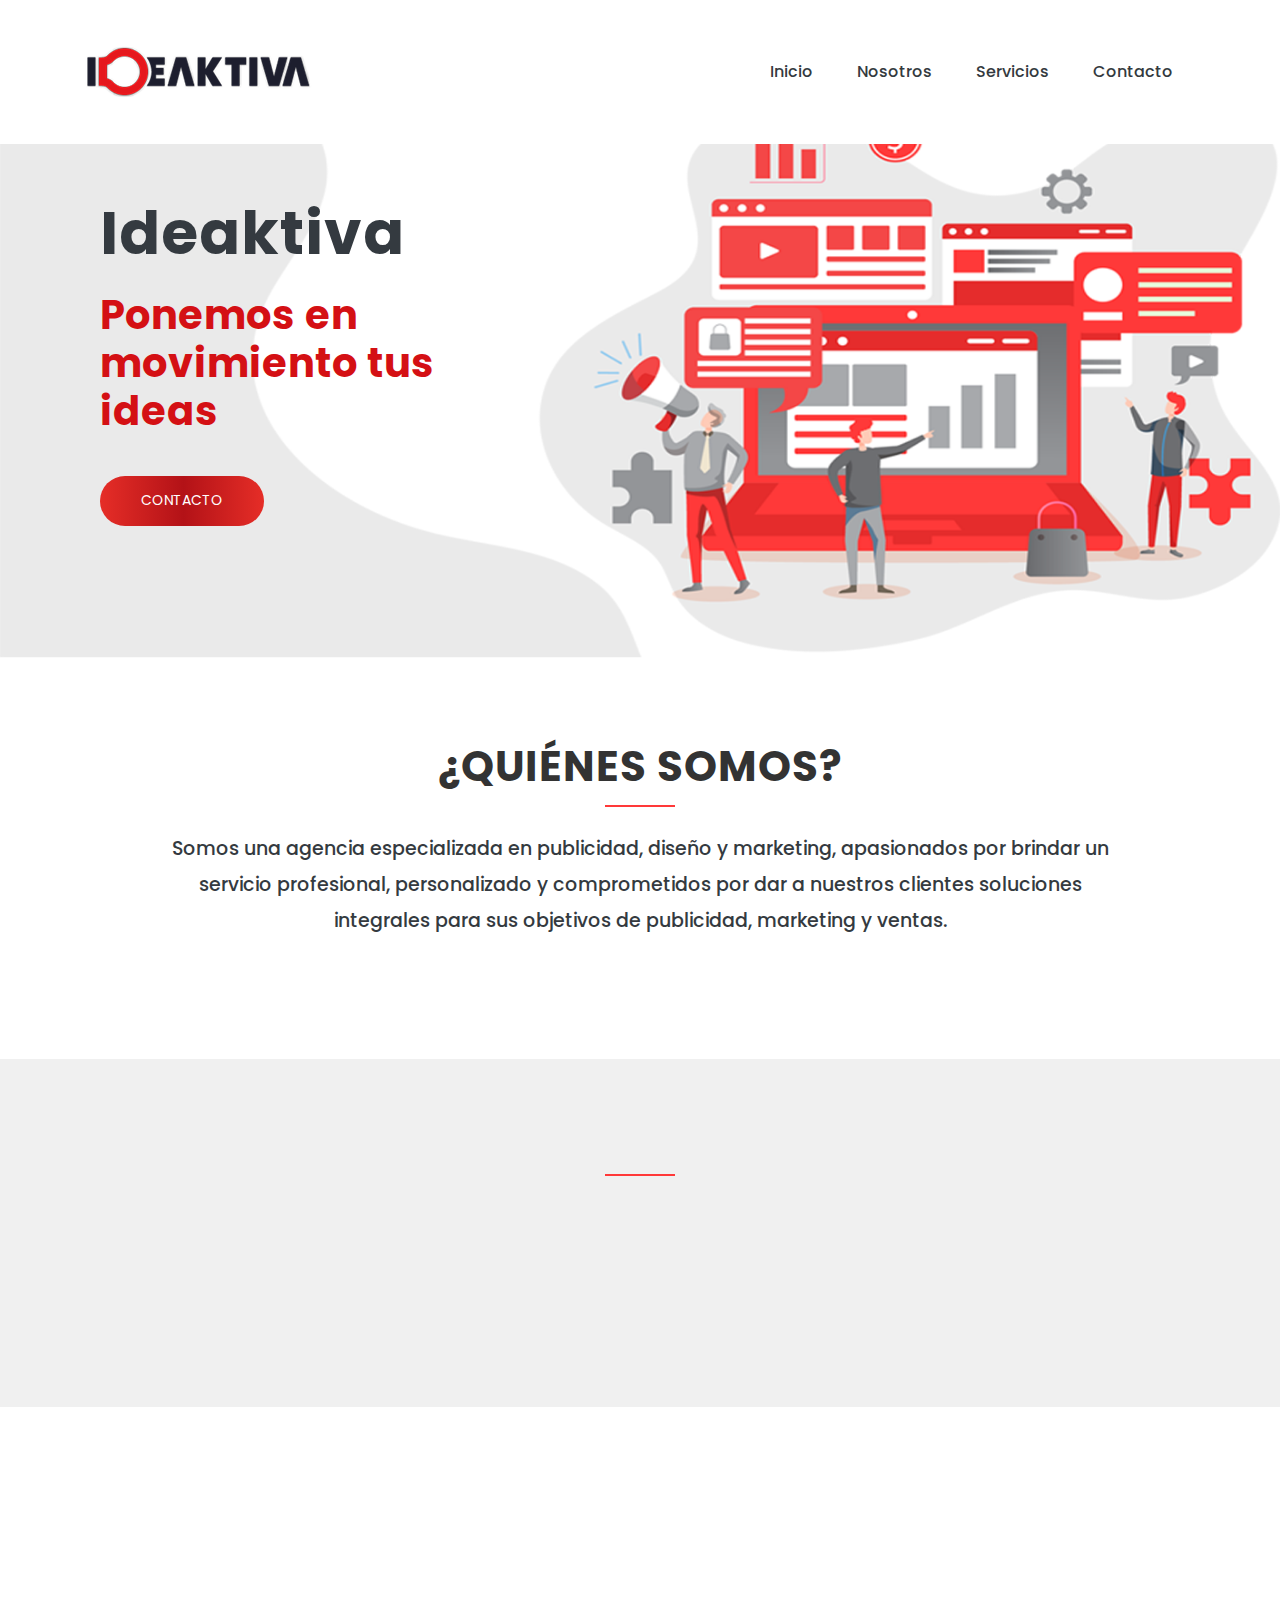
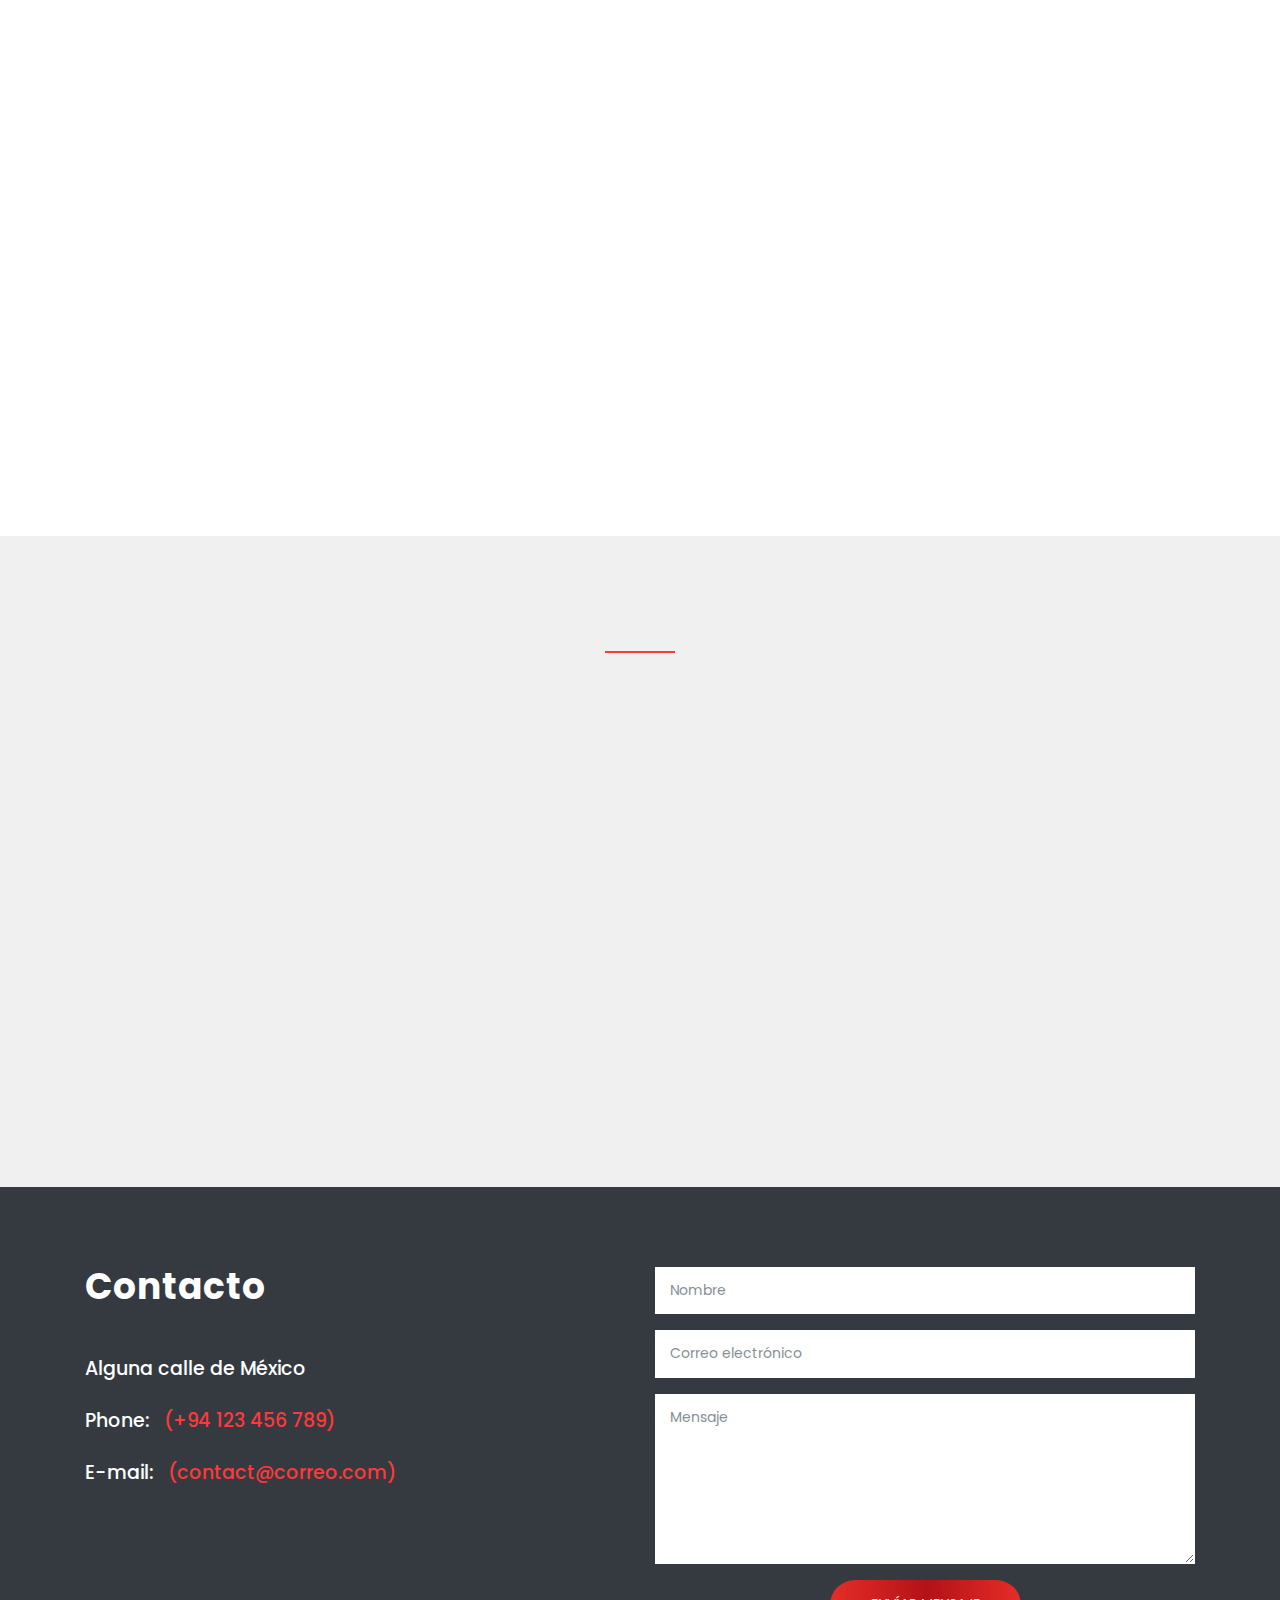
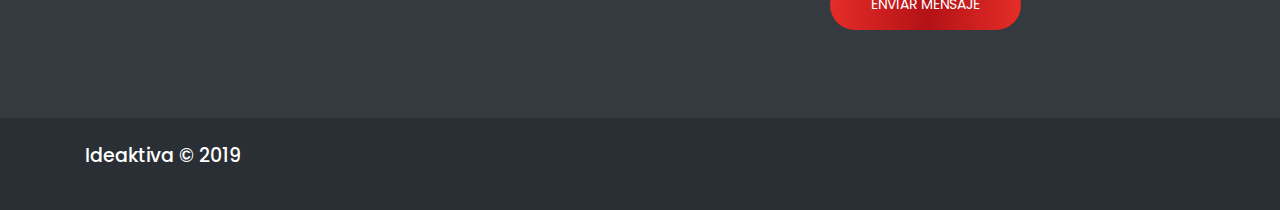
==== index.html @ b76af21b "230119I" ====
<!DOCTYPE html>
<html lang="es">
  <head>
    <!-- Required meta tags -->
    <meta charset="utf-8">
    <meta name="viewport" content="width=device-width, initial-scale=1, maximum-scale=1">
    <meta name="author" content="Grayrids">
    <title>Ideaktiva Marketing y Comunicación</title>

    <!-- Bootstrap CSS -->
    <link rel="stylesheet" href="css/bootstrap.min.css">
    <link rel="stylesheet" href="css/font-awesome.min.css">
    <link rel="stylesheet" href="css/line-icons.css">
    <link rel="stylesheet" href="css/owl.carousel.css">
    <link rel="stylesheet" href="css/owl.theme.css">
    <link rel="stylesheet" href="css/nivo-lightbox.css">
    <link rel="stylesheet" href="css/magnific-popup.css">
    <link rel="stylesheet" href="css/slicknav.css">
    <link rel="stylesheet" href="css/animate.css">
    <link rel="stylesheet" href="css/main.css">    
    <link rel="stylesheet" href="css/responsive.css">
    <link rel='icon' href="img/fv.png" type='image/x-icon' sizes="16x16" />

  </head>
  <body>


    <header id="hero-section" data-stellar-background-ratio="0.5">    
 
      <nav class="navbar navbar-expand-lg fixed-top scrolling-navbar bg-white">
        <div class="container">
   
          <div class="navbar-header">
            <a href="index.html" class="navbar-brand"><img class="img-fulid" src="img/logo2.png" alt=""></a>
            <button class="navbar-toggler" type="button" data-toggle="collapse" data-target="#main-navbar" aria-controls="main-navbar" aria-expanded="false" aria-label="Toggle navigation">
              <i class="lnr lnr-menu"></i>
            </button>
          </div>
          <div class="collapse navbar-collapse" id="main-navbar">
            <ul class="navbar-nav mr-auto w-100 justify-content-end">
                <li class="nav-item">
                    <a class="nav-link page-scroll text-dark" href="index.html">Inicio</a>
                  </li>
              <li class="nav-item">
                <a class="nav-link page-scroll text-dark" href="#our">Nosotros</a>
              </li>
              <li class="nav-item">
                <a class="nav-link page-scroll text-dark" href="#service">Servicios</a>
              </li>
              <li class="nav-item">
                <a class="nav-link page-scroll text-dark" href="#contact">Contacto</a>
              </li>
            </ul>
          </div>
        </div>

        <!-- Mobile Menu Start -->
        <ul class="mobile-menu">
           <li>
              <a class="page-scroll" href="#hero-section">Inicio</a>
            </li>
            <li>
              <a class="page-scroll" href="#our">Nosotros</a>
            </li>
            <li>
              <a class="page-scroll" href="#services">Servicios</a>
            </li>
            <li>
              <a class="page-scroll" href="#contact">Contacto</a>
            </li>
        </ul>
        <!-- Mobile Menu End -->
      </nav>
      <!-- Navbar End -->   
      <div class="container">      
        <div class="row">
          <div class="col-12">
            <div class="contents text-left">
              <div class="col-md-4">
              <h1 class="wow fadeInDown text-dark text-left" data-wow-duration="1000ms" data-wow-delay="0.3s">Ideaktiva</h1>
              <p class="lead wow fadeIn text-bold justify-content-md-left" data-wow-duration="1000ms" data-wow-delay="400ms">Ponemos en movimiento tus ideas </p>
              <div class="submit-button text-left" >
                  <button class="btn btn-common btn-left wow fadeInUp" data-wow-duration="1000ms" data-wow-delay="400ms">
                  <a class="text-white page-scroll" href="#contact">Contacto</button></a>
                  <h3 class="h3 text-center hidden">
                  </div>
                  </div> 
                  </div>
              </div>
            </div>
          </div>
        </div> 
      </div>       
    </header>
    <!-- Header Section End --> 
    <section id="our" class="section wow fadeIn"data-wow-duration="1500ms" data-wow-delay="0.3s">
      <div class="container">
        <div class="section-header">          
          <h2 class="section-title wow fadeIn" data-wow-duration="1000ms" data-wow-delay="0.3s">¿QUIÉNES SOMOS?</h2>
          <hr class="lines wow zoomIn" data-wow-delay="0.3s">
          <br>
          <p class="wow fadeIn text-dark text-bold" data-wow-duration="1000ms" data-wow-delay="0.3s">Somos una agencia especializada en publicidad, diseño y marketing, apasionados por brindar un <br>
            servicio profesional, personalizado y comprometidos por dar a nuestros clientes soluciones <br>
            integrales para sus objetivos de publicidad, marketing y ventas. </p>
      </div>
      
    </section>

    <section id="service" class="section bg-gray">
        <div class="container">
          <div class="section-header"> 
            <br>         
            <h2 class="section-title text-dark wow fadeIn"data-wow-duration="1500ms" data-wow-delay="0.3s">NUESTROS SERVICIOS</h2>
            <hr class="lines">
            <div id="service bg-dark" class="section" data-stellar-background-ratio="0.1">
              <div class="container">
                <div class="row justify-content-md-center">
                  <div class="col-md-12">
                    <div class="touch-slider owl-carousel owl-theme">
                      <div class="service-item">
                        <img src="img/im.jpg" alt="Carteleras espectaculares" />
                        <div class="service-text">
                          <br>
                          <h3 class="text-dark">Carteleras espectaculares</h3>
                          <p class="service-text text-left ">La publicidad ATL en espectaculares te genera un alto impacto y alcance para
                             tu campaña publicitaria, con este medio masivo obtendrás: <br>
                              •Impacto en tu mercado meta. <br>
                              •Visibilidad directa en peatones y automovilistas. <br>
                              •Exposición constante 24/7. <br>
                              •Ubicaciones premier en vialidades principales. <br>
                              </p>
                        </div>
                      </div>
                      <div class="service-item">
                        <img src="img/ce.jpg" alt="Carteleras espectaculares" />
                        <div class="service-text">
                          <br>
                          <h3 class="text-dark">Carteleras espectaculares</h3>
                          <p class="service-text text-left ">La publicidad ATL en espectaculares te genera un alto impacto y alcance para
                             tu campaña publicitaria, con este medio masivo obtendrás: <br>
                              •Impacto en tu mercado meta. <br>
                              •Visibilidad directa en peatones y automovilistas. <br>
                              •Exposición constante 24/7. <br>
                              •Ubicaciones premier en vialidades principales. <br>
                              </p>
                        </div>
                      </div>
                      <div class="service-item">
                        <img src="img/ce.jpg" alt="Carteleras espectaculares" />
                        <div class="service-text">
                          <br>
                          <h3 class="text-dark">Carteleras espectaculares</h3>
                          <p class="service-text text-left ">La publicidad ATL en espectaculares te genera un alto impacto y alcance para
                             tu campaña publicitaria, con este medio masivo obtendrás: <br>
                              •Impacto en tu mercado meta. <br>
                              •Visibilidad directa en peatones y automovilistas. <br>
                              •Exposición constante 24/7. <br>
                              •Ubicaciones premier en vialidades principales. <br>
                              </p>
                        </div>
                      </div>
                      <div class="service-item">
                        <img src="img/ce.jpg" alt="Carteleras espectaculares" />
                        <div class="service-text">
                          <br>
                          <h3 class="text-dark">Carteleras espectaculares</h3>
                          <p class="service-text text-left ">La publicidad ATL en espectaculares te genera un alto impacto y alcance para
                             tu campaña publicitaria, con este medio masivo obtendrás: <br>
                              •Impacto en tu mercado meta. <br>
                              •Visibilidad directa en peatones y automovilistas. <br>
                              •Exposición constante 24/7. <br>
                              •Ubicaciones premier en vialidades principales. <br>
                              </p>
                        </div>
                      </div>
                      <div class="service-item">
                        <img src="img/ce.jpg" alt="Carteleras espectaculares" />
                        <div class="service-text">
                          <br>
                          <h3 class="text-dark">Carteleras espectaculares</h3>
                          <p class="service-text text-left ">La publicidad ATL en espectaculares te genera un alto impacto y alcance para
                             tu campaña publicitaria, con este medio masivo obtendrás: <br>
                              •Impacto en tu mercado meta. <br>
                              •Visibilidad directa en peatones y automovilistas. <br>
                              •Exposición constante 24/7. <br>
                              •Ubicaciones premier en vialidades principales. <br>
                              </p>
                        </div>
                      </div>
                      <div class="service-item">
                        <img src="img/ce.jpg" alt="Carteleras espectaculares" />
                        <div class="service-text">
                          <br>
                          <h3 class="text-dark">Carteleras espectaculares</h3>
                          <p class="service-text text-left ">La publicidad ATL en espectaculares te genera un alto impacto y alcance para
                             tu campaña publicitaria, con este medio masivo obtendrás: <br>
                              •Impacto en tu mercado meta. <br>
                              •Visibilidad directa en peatones y automovilistas. <br>
                              •Exposición constante 24/7. <br>
                              •Ubicaciones premier en vialidades principales. <br>
                              </p>
                        </div>
                      </div>
                      <div class="service-item">
                        <img src="img/ce.jpg" alt="Carteleras espectaculares" />
                        <div class="service-text">
                          <br>
                          <h3 class="text-dark">Carteleras espectaculares</h3>
                          <p class="service-text text-left ">La publicidad ATL en espectaculares te genera un alto impacto y alcance para
                             tu campaña publicitaria, con este medio masivo obtendrás: <br>
                              •Impacto en tu mercado meta. <br>
                              •Visibilidad directa en peatones y automovilistas. <br>
                              •Exposición constante 24/7. <br>
                              •Ubicaciones premier en vialidades principales. <br>
                              </p>
                        </div>
                      </div>
                      <div class="service-item">
                        <img src="img/ce.jpg" alt="Carteleras espectaculares" />
                        <div class="service-text">
                          <br>
                          <h3 class="text-dark">Carteleras espectaculares</h3>
                          <p class="service-text text-left ">La publicidad ATL en espectaculares te genera un alto impacto y alcance para
                             tu campaña publicitaria, con este medio masivo obtendrás: <br>
                              •Impacto en tu mercado meta. <br>
                              •Visibilidad directa en peatones y automovilistas. <br>
                              •Exposición constante 24/7. <br>
                              •Ubicaciones premier en vialidades principales. <br>
                              </p>
                        </div>
                      </div>
                      <div class="service-item">
                        <img src="img/ce.jpg" alt="Carteleras espectaculares" />
                        <div class="service-text">
                          <br>
                          <h3 class="text-dark">Carteleras espectaculares</h3>
                          <p class="service-text text-left ">La publicidad ATL en espectaculares te genera un alto impacto y alcance para
                             tu campaña publicitaria, con este medio masivo obtendrás: <br>
                              •Impacto en tu mercado meta. <br>
                              •Visibilidad directa en peatones y automovilistas. <br>
                              •Exposición constante 24/7. <br>
                              •Ubicaciones premier en vialidades principales. <br>
                              </p>
                        </div>
                      </div>
                    </div>
                  </div>
                </div>        
              </div>
            </div>
          </div>
        </div>       
    </section>          

          
          <section id="our-features" class="section">
              <div class="container">
                <div class="section-header">          
                  <h2 class="section-title wow fadeIn" data-wow-duration="1000ms" data-wow-delay="0.3s">Activa el valor de tu marca</h2>
                  <hr class="lines wow zoomIn" data-wow-delay="0.3s">
               </div>
                <div class="row">
                  <div class="col-md-3 col-sm-3">
                    <div class="item-boxes wow fadeInDown" data-wow-delay="0.2s">
                      <div class="icon">
                        <i class="lnr lnr-pencil"></i>
                      </div>
                      <h4>Entrega a tiempo</h4>
                      <p class="card-text text-dark">Tu tiempo es importante para nosotros, es el respeto a tu proyecto y empresa,
                          por lo tanto el entregar a tiempo para que nuestro servicio funcione 360 grados, es un compromiso.</p>
                      </div>
                  </div>
                  <div class="col-md-3 col-sm-3">
                    <div class="item-boxes wow fadeInDown" data-wow-delay="0.6s">
                      <div class="icon">
                        <i class="lnr lnr-code"></i>
                      </div>
                      <h4>Calidad</h4>
                      <p class="card-text text-dark">En Ideaktiva la gestión de calidad es una directriz en cada una de nuestras actividades,
                         y de esta forma entregar resultados de excelencia.</p>
                      </div>                   
                  </div>
                  <div class="col-md-3 col-sm-3">
                    <div class="item-boxes wow fadeInDown" data-wow-delay="1.0s">
                      <div class="icon">
                        <i class="lnr lnr-mustache"></i>
                      </div>
                      <h4>Servicio</h4>
                      <p class="card-text text-dark">Tu satisfacción como cliente es una pasión para nuestro equipo de trabajo profesional con
                         más de 15 años de experiencia.</p>
                      </div>
                    </div>
                  <div class="col-md-3 col-sm-3">
                      <div class="item-boxes wow fadeInDown" data-wow-delay="1.4s">
                        <div class="icon">
                          <i class="lnr lnr-pencil"></i>
                        </div>
                        <h4>Precio</h4>
                        <p class="card-text text-dark">Nuestros servicios están a tu alcance, contamos con precios justos y competitivos </p>
                        </div>
                    </div>
                </div>
              </div>
            </section>

          <section id="our-values" class="bg-gray" data-wow-duration="1000ms" data-wow-delay="0.3s">
                  <div class="container">
                    <div class="section-header">   
                      <br>       
                      <h2 class="section-title wow fadeIn" data-wow-duration="1000ms" data-wow-delay="0.9s">Nuestros valores</h2>
                      <hr class="lines">
                      </div>
            
                    <div class="row values-tables" data-wow-duration="1000ms" data-wow-delay="0.3s">
                      <div class="col-md-4 col-sm-6 col-xs-12">
                          <div class="item-boxes wow fadeInDown" data-wow-delay="0.2s">
                        <div class="values-table">
                            <div class="values bg-white">
                              <br>
                                <h2 class="text-dark">Entrega a Tiempo </h2>
                             <p class="card-text-2 text-dark">Tu tiempo es importante para nosotros, es el respeto a tu proyecto y empresa,
                                por lo tanto el entregar a tiempo para que nuestro servicio funcione 360 grados, es un compromiso.</p>
                          </div>
                          </div>
                          </div>
                      </div>
            
                      <div class="col-md-4 col-sm-6 col-xs-12">
                          <div class="item-boxes wow fadeInDown" data-wow-delay="0.2s">
                          <div class="values-table">
                              <div class="values bg-white">
                                <br>
                                 <h2 class="text-dark">Calidad</h2>
                               <p class="card-text-2 text-dark">En Ideaktiva la gestión de calidad es una directriz en cada una de nuestras 
                                 actividades, y de esta forma entregar resultados de excelencia.</p>
                            </div>
                            </div>
                            </div>
                        </div>

                         <div class="col-md-4 col-sm-6 col-xs-12">
                            <div class="item-boxes wow fadeInDown" data-wow-delay="0.2s">
                            <div class="values-table">
                                <div class="values bg-white">
                                  <br>
                                   <h2 class="text-dark">Calidad</h2>
                                 <p class="card-text-2 text-dark">En Ideaktiva la gestión de calidad es una directriz en cada una de nuestras 
                                   actividades, y de esta forma entregar resultados de excelencia.</p>
                              </div>
                              </div>
                              </div>
                          </div>
                  </div>
                </div>
          </section>
  
          <section id="contact" class="section bg-dark" data-stellar-background-ratio="-0.2">      
              <div class="contact-form">
                <div class="container">
                  <div class="row">     
                    <div class="col-lg-6 col-sm-6 col-xs-12">
                      <div class="contact-us">
                        <h3 class="contact-title text-white">Contacto</h3>
                        <div class="contact-address text-white">
                          <p>Alguna calle de México</p>
                          <p class="phone text-white">Phone: <span>(+94 123 456 789)</span></p>
                          <p class="email text-white">E-mail: <span>(contact@correo.com)</span></p>
                        </div>
                      </div>
                    </div>     
                    <div class="col-lg-6 col-sm-6 col-xs-12">
                      <div class="contact-block">
                        <form id="contactForm">
                          <div class="row">
                            <div class="col-md-12">
                              <div class="form-group">
                                <input type="text" class="form-control" id="name" name="name" placeholder="Nombre" required data-error="Ingrese el nombre">
                                <div class="help-block with-errors"></div>
                              </div>                                 
                            </div>
                            <div class="col-md-12">
                              <div class="form-group">
                                <input type="text" placeholder="Correo electrónico" id="email" class="form-control" name="name" required data-error="Ingrese su correo">
                                <div class="help-block with-errors"></div>
                              </div> 
                            </div>
                            <div class="col-md-12">
                              <div class="form-group"> 
                                <textarea class="form-control" id="message" placeholder="Mensaje" rows="8" data-error="Escriba su mensaje" required></textarea>
                                <div class="help-block with-errors"></div>
                              </div>
                              <div class="submit-button text-center">
                                <button class="btn btn-common" id="submit" type="submit">Envíar mensaje</button>
                                <div id="msgSubmit" class="h3 text-center hidden"></div> 
                                <div class="clearfix"></div> 
                              </div>
                            </div>
                          </div>            
                        </form>
                      </div>
                    </div>
                  </div>
                </div>
              </div>           
            </section>
    <!-- Footer Section Start -->
    <footer>          
      <div class="container">
        <div class="row">
          <!-- Footer Links -->
          <div class="col-lg-6 ">
            <ul class="footer-links">
              <li>
                <p class="text-sm-left text-white">Ideaktiva &copy; 2019</p>
              </li>
             
            </ul>
          </div>
        </div>
      </div>
    </footer>
    <!-- Footer Section End --> 

    <!-- Go To Top Link -->
    <a href="#" class="back-to-top">
      <i class="lnr lnr-arrow-up"></i>
    </a>
    
    <div id="loader">
      <div class="spinner">
        <div class="double-bounce1"></div>
        <div class="double-bounce2"></div>
      </div>
    </div>     

    <!-- jQuery first, then Tether, then Bootstrap JS. -->
    <script src="js/jquery-min.js"></script>
    <script src="js/popper.min.js"></script>
    <script src="js/bootstrap.min.js"></script>
    <script src="js/jquery.mixitup.js"></script>
    <script src="js/nivo-lightbox.js"></script>
    <script src="js/owl.carousel.js"></script>    
    <script src="js/jquery.stellar.min.js"></script>    
    <script src="js/jquery.nav.js"></script>    
    <script src="js/scrolling-nav.js"></script>    
    <script src="js/jquery.easing.min.js"></script>    
    <script src="js/smoothscroll.js"></script>    
    <script src="js/jquery.slicknav.js"></script>     
    <script src="js/wow.js"></script>   
    <script src="js/jquery.vide.js"></script>
    <script src="js/jquery.counterup.min.js"></script>    
    <script src="js/jquery.magnific-popup.min.js"></script>    
    <script src="js/waypoints.min.js"></script>    
    <script src="js/form-validator.min.js"></script>
    <script src="js/contact-form-script.js"></script>   
    <script src="js/main.js"></script>

  </body>
</html>
---- css/line-icons.css ----
@font-face {
	font-family: 'Linearicons-Free';
	src:url('../fonts/Linearicons-Free.eot?w118d');
	src:url('../fonts/Linearicons-Free.eot?#iefixw118d') format('embedded-opentype'),
		url('../fonts/Linearicons-Free.woff2?w118d') format('woff2'),
		url('../fonts/Linearicons-Free.woff?w118d') format('woff'),
		url('../fonts/Linearicons-Free.ttf?w118d') format('truetype'),
		url('../fonts/Linearicons-Free.svg?w118d#Linearicons-Free') format('svg');
	font-weight: normal;
	font-style: normal;
}

.lnr {
	font-family: 'Linearicons-Free';
	speak: none;
	font-style: normal;
	font-weight: normal;
	font-variant: normal;
	text-transform: none;
	line-height: 1;

	/* Better Font Rendering =========== */
	-webkit-font-smoothing: antialiased;
	-moz-osx-font-smoothing: grayscale;
}

.lnr-home:before {
	content: "\e800";
}
.lnr-apartment:before {
	content: "\e801";
}
.lnr-pencil:before {
	content: "\e802";
}
.lnr-magic-wand:before {
	content: "\e803";
}
.lnr-drop:before {
	content: "\e804";
}
.lnr-lighter:before {
	content: "\e805";
}
.lnr-poop:before {
	content: "\e806";
}
.lnr-sun:before {
	content: "\e807";
}
.lnr-moon:before {
	content: "\e808";
}
.lnr-cloud:before {
	content: "\e809";
}
.lnr-cloud-upload:before {
	content: "\e80a";
}
.lnr-cloud-download:before {
	content: "\e80b";
}
.lnr-cloud-sync:before {
	content: "\e80c";
}
.lnr-cloud-check:before {
	content: "\e80d";
}
.lnr-database:before {
	content: "\e80e";
}
.lnr-lock:before {
	content: "\e80f";
}
.lnr-cog:before {
	content: "\e810";
}
.lnr-trash:before {
	content: "\e811";
}
.lnr-dice:before {
	content: "\e812";
}
.lnr-heart:before {
	content: "\e813";
}
.lnr-star:before {
	content: "\e814";
}
.lnr-star-half:before {
	content: "\e815";
}
.lnr-star-empty:before {
	content: "\e816";
}
.lnr-flag:before {
	content: "\e817";
}
.lnr-envelope:before {
	content: "\e818";
}
.lnr-paperclip:before {
	content: "\e819";
}
.lnr-inbox:before {
	content: "\e81a";
}
.lnr-eye:before {
	content: "\e81b";
}
.lnr-printer:before {
	content: "\e81c";
}
.lnr-file-empty:before {
	content: "\e81d";
}
.lnr-file-add:before {
	content: "\e81e";
}
.lnr-enter:before {
	content: "\e81f";
}
.lnr-exit:before {
	content: "\e820";
}
.lnr-graduation-hat:before {
	content: "\e821";
}
.lnr-license:before {
	content: "\e822";
}
.lnr-music-note:before {
	content: "\e823";
}
.lnr-film-play:before {
	content: "\e824";
}
.lnr-camera-video:before {
	content: "\e825";
}
.lnr-camera:before {
	content: "\e826";
}
.lnr-picture:before {
	content: "\e827";
}
.lnr-book:before {
	content: "\e828";
}
.lnr-bookmark:before {
	content: "\e829";
}
.lnr-user:before {
	content: "\e82a";
}
.lnr-users:before {
	content: "\e82b";
}
.lnr-shirt:before {
	content: "\e82c";
}
.lnr-store:before {
	content: "\e82d";
}
.lnr-cart:before {
	content: "\e82e";
}
.lnr-tag:before {
	content: "\e82f";
}
.lnr-phone-handset:before {
	content: "\e830";
}
.lnr-phone:before {
	content: "\e831";
}
.lnr-pushpin:before {
	content: "\e832";
}
.lnr-map-marker:before {
	content: "\e833";
}
.lnr-map:before {
	content: "\e834";
}
.lnr-location:before {
	content: "\e835";
}
.lnr-calendar-full:before {
	content: "\e836";
}
.lnr-keyboard:before {
	content: "\e837";
}
.lnr-spell-check:before {
	content: "\e838";
}
.lnr-screen:before {
	content: "\e839";
}
.lnr-smartphone:before {
	content: "\e83a";
}
.lnr-tablet:before {
	content: "\e83b";
}
.lnr-laptop:before {
	content: "\e83c";
}
.lnr-laptop-phone:before {
	content: "\e83d";
}
.lnr-power-switch:before {
	content: "\e83e";
}
.lnr-bubble:before {
	content: "\e83f";
}
.lnr-heart-pulse:before {
	content: "\e840";
}
.lnr-construction:before {
	content: "\e841";
}
.lnr-pie-chart:before {
	content: "\e842";
}
.lnr-chart-bars:before {
	content: "\e843";
}
.lnr-gift:before {
	content: "\e844";
}
.lnr-diamond:before {
	content: "\e845";
}
.lnr-linearicons:before {
	content: "\e846";
}
.lnr-dinner:before {
	content: "\e847";
}
.lnr-coffee-cup:before {
	content: "\e848";
}
.lnr-leaf:before {
	content: "\e849";
}
.lnr-paw:before {
	content: "\e84a";
}
.lnr-rocket:before {
	content: "\e84b";
}
.lnr-briefcase:before {
	content: "\e84c";
}
.lnr-bus:before {
	content: "\e84d";
}
.lnr-car:before {
	content: "\e84e";
}
.lnr-train:before {
	content: "\e84f";
}
.lnr-bicycle:before {
	content: "\e850";
}
.lnr-wheelchair:before {
	content: "\e851";
}
.lnr-select:before {
	content: "\e852";
}
.lnr-earth:before {
	content: "\e853";
}
.lnr-smile:before {
	content: "\e854";
}
.lnr-sad:before {
	content: "\e855";
}
.lnr-neutral:before {
	content: "\e856";
}
.lnr-mustache:before {
	content: "\e857";
}
.lnr-alarm:before {
	content: "\e858";
}
.lnr-bullhorn:before {
	content: "\e859";
}
.lnr-volume-high:before {
	content: "\e85a";
}
.lnr-volume-medium:before {
	content: "\e85b";
}
.lnr-volume-low:before {
	content: "\e85c";
}
.lnr-volume:before {
	content: "\e85d";
}
.lnr-mic:before {
	content: "\e85e";
}
.lnr-hourglass:before {
	content: "\e85f";
}
.lnr-undo:before {
	content: "\e860";
}
.lnr-redo:before {
	content: "\e861";
}
.lnr-sync:before {
	content: "\e862";
}
.lnr-history:before {
	content: "\e863";
}
.lnr-clock:before {
	content: "\e864";
}
.lnr-download:before {
	content: "\e865";
}
.lnr-upload:before {
	content: "\e866";
}
.lnr-enter-down:before {
	content: "\e867";
}
.lnr-exit-up:before {
	content: "\e868";
}
.lnr-bug:before {
	content: "\e869";
}
.lnr-code:before {
	content: "\e86a";
}
.lnr-link:before {
	content: "\e86b";
}
.lnr-unlink:before {
	content: "\e86c";
}
.lnr-thumbs-up:before {
	content: "\e86d";
}
.lnr-thumbs-down:before {
	content: "\e86e";
}
.lnr-magnifier:before {
	content: "\e86f";
}
.lnr-cross:before {
	content: "\e870";
}
.lnr-menu:before {
	content: "\e871";
}
.lnr-list:before {
	content: "\e872";
}
.lnr-chevron-up:before {
	content: "\e873";
}
.lnr-chevron-down:before {
	content: "\e874";
}
.lnr-chevron-left:before {
	content: "\e875";
}
.lnr-chevron-right:before {
	content: "\e876";
}
.lnr-arrow-up:before {
	content: "\e877";
}
.lnr-arrow-down:before {
	content: "\e878";
}
.lnr-arrow-left:before {
	content: "\e879";
}
.lnr-arrow-right:before {
	content: "\e87a";
}
.lnr-move:before {
	content: "\e87b";
}
.lnr-warning:before {
	content: "\e87c";
}
.lnr-question-circle:before {
	content: "\e87d";
}
.lnr-menu-circle:before {
	content: "\e87e";
}
.lnr-checkmark-circle:before {
	content: "\e87f";
}
.lnr-cross-circle:before {
	content: "\e880";
}
.lnr-plus-circle:before {
	content: "\e881";
}
.lnr-circle-minus:before {
	content: "\e882";
}
.lnr-arrow-up-circle:before {
	content: "\e883";
}
.lnr-arrow-down-circle:before {
	content: "\e884";
}
.lnr-arrow-left-circle:before {
	content: "\e885";
}
.lnr-arrow-right-circle:before {
	content: "\e886";
}
.lnr-chevron-up-circle:before {
	content: "\e887";
}
.lnr-chevron-down-circle:before {
	content: "\e888";
}
.lnr-chevron-left-circle:before {
	content: "\e889";
}
.lnr-chevron-right-circle:before {
	content: "\e88a";
}
.lnr-crop:before {
	content: "\e88b";
}
.lnr-frame-expand:before {
	content: "\e88c";
}
.lnr-frame-contract:before {
	content: "\e88d";
}
.lnr-layers:before {
	content: "\e88e";
}
.lnr-funnel:before {
	content: "\e88f";
}
.lnr-text-format:before {
	content: "\e890";
}
.lnr-text-format-remove:before {
	content: "\e891";
}
.lnr-text-size:before {
	content: "\e892";
}
.lnr-bold:before {
	content: "\e893";
}
.lnr-italic:before {
	content: "\e894";
}
.lnr-underline:before {
	content: "\e895";
}
.lnr-strikethrough:before {
	content: "\e896";
}
.lnr-highlight:before {
	content: "\e897";
}
.lnr-text-align-left:before {
	content: "\e898";
}
.lnr-text-align-center:before {
	content: "\e899";
}
.lnr-text-align-right:before {
	content: "\e89a";
}
.lnr-text-align-justify:before {
	content: "\e89b";
}
.lnr-line-spacing:before {
	content: "\e89c";
}
.lnr-indent-increase:before {
	content: "\e89d";
}
.lnr-indent-decrease:before {
	content: "\e89e";
}
.lnr-pilcrow:before {
	content: "\e89f";
}
.lnr-direction-ltr:before {
	content: "\e8a0";
}
.lnr-direction-rtl:before {
	content: "\e8a1";
}
.lnr-page-break:before {
	content: "\e8a2";
}
.lnr-sort-alpha-asc:before {
	content: "\e8a3";
}
.lnr-sort-amount-asc:before {
	content: "\e8a4";
}
.lnr-hand:before {
	content: "\e8a5";
}
.lnr-pointer-up:before {
	content: "\e8a6";
}
.lnr-pointer-right:before {
	content: "\e8a7";
}
.lnr-pointer-down:before {
	content: "\e8a8";
}
.lnr-pointer-left:before {
	content: "\e8a9";
}
---- css/main.css ----
@import url("https://fonts.googleapis.com/css?family=Poppins:400,700");
/* ==========================================================================
   2. GENERAL
   ========================================================================== */
body {
  font-family: 'Poppins', sans-serif;
  color: #333;
  font-size: 16px;
  font-weight: 500;
  background: #fff;
  overflow-x: hidden;
}

html {
  overflow-x: hidden;
}

p {
  font-size: 19px;
  font-weight: 500;
  line-height: 36px;
}
.card-text{
  font-size: 15px;
  font-weight: 500;
  line-height: 36px;
  padding: 38px 0;
}
.card-text-2{
  font-size: 15px;
  font-weight: 500;
  line-height: 36px;
  padding: 38px;
}


a:hover, a:focus {
  color: #FF3939;
}

a {
  -webkit-transition: all 0.2s linear;
  -moz-transition: all 0.2s linear;
  -o-transition: all 0.2s linear;
  transition: all 0.2s linear;
}

h1, h2, h3, h4, h5 {
  font-family: 'Poppins', sans-serif;
  font-size: 40px;
  font-weight: 700;
  letter-spacing: 1px;
}
h2{
  font-family: 'Poppins', sans-serif;
  font-size: 28px;
  font-weight: 700;
  letter-spacing: 1px;
}

ul {
  margin: 0;
  padding: 0;
}

ul li {
  list-style: none;
}

a:hover,
a:focus {
  text-decoration: none;
  outline: none;
}

a:not([href]):not([tabindex]) {
  color: #fff;
}

a:not([href]):not([tabindex]):focus, a:not([href]):not([tabindex]):hover {
  color: rgb(255, 255, 255);
}

/* ==========================================================================
   2.1 Section Title
   ========================================================================== */
.section {
  padding: 80px 0;
}

.section-header {
  color: #fff;
  margin-bottom: 40px;
  text-align: center;
}

.section-header .section-title {
  font-size: 42px;
  margin-top: 0;
  text-transform: uppercase;
  font-weight: 700;
  color: #333;
  position: relative;
}

.section-header .section-title span {
  color: #FF3939;
}

.section-header .section-subtitle {
  margin-top: 15px;
  color: #333;
  font-size: 14px;
  font-weight: 400;
}

.section-header .lines {
  margin: auto;
  width: 70px;
  position: relative;
  border-top: 2px solid #FF3939;
  margin-top: 15px;
}

/* ==========================================================================
   2.2 Buttons
   ========================================================================== */
.btn {
  font-size: 14px;
  padding: 11px 40px;
  border-radius: 0px;
  font-weight: 400;
  color: #fff;
  text-transform: uppercase;
  -webkit-transition: all 0.2s linear;
  -moz-transition: all 0.2s linear;
  -o-transition: all 0.2s linear;
  transition: all 0.2s linear;
  display: inline-block;
}
.card-image{
  width: 100px;
  height: 100px;
  padding: 20px;
}

.btn:focus,
.btn:active {
  box-shadow: none;
  outline: none;
  color: #fff;
}

.btn-common {
  background-image: linear-gradient(to right, #e52d27 0%, #b31217 51%, #e52d27 100%);
  position: relative;
  color: #fff;
  z-index: 1;
  height: 50px;
  text-align: center;
  border-radius: 30px;
  
}

.btn-common:hover {
  color: #fff;
  background-image: linear-gradient(to right, #b31217 10%, #e52d27 100%,  #b31217 10%); 
  box-shadow: 1px 1px 20px 1px rgba(77, 77, 77, 0.3);

 
}

.btn-border {
  color: #fff;
  background-color: transparent;
  border: 2px solid #fff;
  border-radius: 4px;
}

.btn-border:hover {
  border: 2px solid #fff;
  color: #fff;
  background-color: #FF3939;
}

.btn-lg {
  padding: 14px 33px;
  text-transform: uppercase;
  font-size: 16px;
}

.btn-rm {
  padding: 7px 0px;
  color: #999;
  text-transform: capitalize;
}

.btn-rm i {
  vertical-align: middle;
}

button:focus {
  outline: none !important;
}

.clear {
  clear: both;
}

/* ==========================================================================
   2.3 Social Iocns
   ========================================================================== */
.social-icons {
  margin-top: 40px;
}

.social-icons ul {
  margin: 0;
  padding: 0;
  list-style: none;
}

.social-icons ul li {
  display: inline;
}

.social-icons ul li a {
  display: inline-block;
  margin-right: 5px;
  margin-bottom: 15px;
  border-radius: 50%;
  line-height: 40px;
  width: 40px;
  height: 40px;
  text-align: center;
  background: #ddd;
  font-size: 16px;
}

.social-icons ul li a:hover {
  color: #fff;
}

.facebook a {
  color: #4867AA;
}

.facebook a:hover {
  background: #4867AA;
}

.twitter a {
  color: #1DA1F2;
}

.twitter a:hover {
  background: #1DA1F2;
}

.google-plus a {
  color: #DD4D42;
}

.google-plus a:hover {
  background: #DD4D42;
}

.youtube a {
  color: #DF2926;
}

.youtube a:hover {
  background: #DF2926;
}

.linkedin a {
  color: #007BB6;
}

.linkedin a:hover {
  background: #007BB6;
}

.pinterest a {
  color: #BD081C;
}

.pinterest a:hover {
  background: #BD081C;
}

.dribbble a {
  color: #EA4C89;
}

.dribbble a:hover {
  background: #EA4C89;
}

.behance a {
  color: #0B7CFF;
}

.behance a:hover {
  background: #0B7CFF;
}

/* ==========================================================================
	 2.4  Pre Loader
	 ========================================================================== */
#loader {
  position: fixed;
  top: 0;
  left: 0;
  width: 100%;
  height: 100%;
  background: #333;
  z-index: 9999999999;
}

.spinner {
  width: 40px;
  height: 40px;
  top: 45%;
  position: relative;
  margin: 0px auto;
}

.double-bounce1, .double-bounce2 {
  width: 100%;
  height: 100%;
  border-radius: 50%;
  background-color: #FF3939;
  opacity: 0.6;
  position: absolute;
  top: 0;
  left: 0;
  -webkit-animation: sk-bounce 2.0s infinite ease-in-out;
  animation: sk-bounce 2.0s infinite ease-in-out;
}

.double-bounce2 {
  -webkit-animation-delay: -1.0s;
  animation-delay: -1.0s;
}

@-webkit-keyframes sk-bounce {
  0%, 100% {
    -webkit-transform: scale(0);
  }
  50% {
    -webkit-transform: scale(1);
  }
}

@keyframes sk-bounce {
  0%, 100% {
    transform: scale(0);
    -webkit-transform: scale(0);
  }
  50% {
    transform: scale(1);
    -webkit-transform: scale(1);
  }
}

/* ========================================================================== 
  -2.5 Scroll To Up 
   ========================================================================== */
.back-to-top {
  display: none;
  position: fixed;
  bottom: 18px;
  right: 15px;
}

.back-to-top i {
  display: block;
  width: 36px;
  height: 36px;
  line-height: 36px;
  color: #fff;
  font-size: 14px;
  text-align: center;
  border-radius: 4px;
  background-color: #FF3939;
  -webkit-transition: all 0.2s linear;
  -moz-transition: all 0.2s linear;
  -o-transition: all 0.2s linear;
  transition: all 0.2s linear;
}

/* ==========================================================================
   3. Hero Area
   ========================================================================== */
#hero-section {
  background: url(../img/slide.png) no-repeat;
  background-size: cover;
  color: #fff;
  overflow: hidden;
  position: relative;
}
.cover {
  background-size: cover;
  background-position: center;
  background-repeat: no-repeat;
}

#hero-section .overlay {
  position: absolute;
  width: 100%;
  height: 100%;
  top: 0px;
  left: 0px;
  background: #FF3939;
  opacity: 0.9;
}

#hero-section .contents {
  padding: 200px 0 130px;
}

#hero-section .contents h1 {
  color: #fff;
  font-size: 60px;
  font-weight: 700;
  margin-bottom: 25px;
}

#hero-section .contents p {
  font-size: 40px;
  line-height : 48px;
  color: #D41014;
  letter-spacing: 1.0px;
  font-weight: bold;
  padding: 30 0px
}

#hero-section .contents .btn {
  margin: 25px 25px 0px 0px;
  text-transform: uppercase;
}

#hero-section .banner_bottom_btn {
  margin-top: 40px;
}

#hero-section .banner_bottom_btn i {
  color: #fff;
  font-size: 48px;
  -webkit-transition: all 0.2s linear;
  -moz-transition: all 0.2s linear;
  -o-transition: all 0.2s linear;
  transition: all 0.2s linear;
}

#hero-section .banner_bottom_btn i:hover {
  color: #FF3939;
}

/* ==========================================================================
   4. Navbar Style
   ========================================================================== */
.navbar-brand {
  position: relative;
  padding: 0px;
}

.top-nav-collapse {
  background: #fff;
  z-index: 999999;
  top: 0px !important;
  padding: 2em;
  box-shadow: 0px 3px 6px 3px rgba(0, 0, 0, 0.06);
  -webkit-animation-duration: 1s;
  animation-duration: 1s;
  -webkit-animation-fill-mode: both;
  animation-fill-mode: both;
  -webkit-animation-name: fadeInDown;
  animation-name: fadeInDown;
  background: #fff !important;
}

.top-nav-collapse .navbar-brand {
  top: 0px;
}

.top-nav-collapse .navbar-nav .nav-link {
  color: #333 !important;
  margin-top: 0px !important;
  margin-bottom: 0px !important;
}

.top-nav-collapse .navbar-nav .nav-link:hover {
  color: #FF3939 !important;
}

.top-nav-collapse .navbar-nav .nav-link.active {
  color: #D41014 !important;
}

.indigo {
  background: transparent;
}

.navbar-expand-lg .navbar-nav .nav-link {
  color: #fff;
  padding: 0 22px;
  margin-top: 20px;
  margin-bottom: 20px;
  display: block;
  line-height: 40px;
  border-radius: 30px;
  background: transparent;
  -webkit-transition: all 0.3s ease-in-out;
  -moz-transition: all 0.3s ease-in-out;
  transition: all 0.3s ease-in-out;
}

.navbar-expand-lg .navbar-nav li a:hover,
.navbar-expand-lg .navbar-nav li .active > a,
.navbar-expand-lg .navbar-nav li a:focus {
  color: #FF3939;
}

.navbar .nav-link.active {
  color: #fff !important;
  background: #FF3939;
}

.dropdown-toggle::after {
  display: none;
}

.slicknav_btn {
  border-color: #FF3939;
}

.slicknav_menu .slicknav_icon-bar {
  background: #FF3939;
}

@media screen and (max-width: 1053px){
.mobile-menu {
    display: contents;

  }
 
}

/* only small tablets */
@media (min-width: 768px) and (max-width: 2101px) {
  #nav-main li a.nav-link {
    padding-top: 18px;
  }
  .navbar-expand-lg .navbar-nav .nav-link {
    color: #fff;
    padding: 0 22px;
    margin-top: 20px;
    margin-bottom: 20px;
    display: block;
    line-height: 40px;
    border-radius: 30px;
    background: transparent;
    -webkit-transition: all 0.3s ease-in-out;
    -moz-transition: all 0.3s ease-in-out;
    transition: all 0.3s ease-in-out;
  }
   input[type=checkbox]:checked ~ #overlay-button span:before {
    transform: rotate(45deg) translate(7px, 7px);
    opacity: 1;
  }
  input[type=checkbox]:checked ~ #overlay-button span:after {
    transform: rotate(-45deg) translate(7px, -7px);
  }
}

.navbar-toggler {
  display: none;
}

.mobile-menu {
  display: none;
}
.slicknav_btn {
    
    display: block;
    
}
.slicknav_menu {
  display: none;
}


@media screen and (max-width: 991px) {
  .navbar-header {
    width: 100%;
    overflow-x: hidden;
 
  }
  .navbar-brand {
    position: absolute;


    padding: 15px;
    top: 0;
  }
  .navbar-brand img {
    width: 70%;
    padding: 30px 0;
  }
  
  #mobile-menu {
    display: none;
  }
  .slicknav_menu {
    display: block;
  }
  .slicknav_nav .active a {
    background: #FF3939;
    color: #fff;
  }
  .slicknav_nav a:hover, .slicknav_nav .active {
    color: #FF3939;
    background: #f8f9fa;
  }
  .slicknav_nav .dropdown li a.active {
    background: #f8f9fa;
    color: #FF3939;
  }
}

/* ==========================================================================
  5. Services section
   ========================================================================== */
.item-boxes {
  text-align: center;
  padding: 0px 15px;
  margin-bottom: 15px;
  -webkit-transition: all 0.3s ease 0s;
  -moz-transition: all 0.3s ease 0s;
  transition: all 0.3s ease 0s;
}

.item-boxes .icon {
  width: 60px;
  height: 60px;
  text-align: center;
  border: 1px solid #f1f1f1;
  display: inline-block;
  border-radius: 30px;
  margin-bottom: 30px;
  -webkit-transition: all 0.3s ease-in-out;
  -moz-transition: all 0.3s ease-in-out;
  transition: all 0.3s ease-in-out;
}

.item-boxes .icon i {
  font-size: 26px;
  line-height: 60px;
  color: #FF3939;
}

.item-boxes h4 {
  font-size: 20px;
  font-weight: 700;
  margin-bottom: 10px;
}

.item-boxes:hover .icon {
  background: #FF3939;
}

.item-boxes:hover .icon i {
  color: #fff;
}
.bg-gray{
  background-color: rgb(240, 240, 240);
  color: #FFFFFF;
  padding: 30px;
}

/* ==========================================================================
11. service Section Style
 ========================================================================== */
 #service {
  background-size: cover;
  color: #fff;
  overflow: hidden;
  position: relative;
}

.service-item {
  text-align: center;
}

.service-item img {
  width: 200px;
  border: 3px solid #fff;
  height: 200px;
  border-radius: 5px;
  -webkit-box-shadow: 0px 13px 64px -31px rgba(0,0,0,1);
-moz-box-shadow: 0px 13px 64px -31px rgba(0,0,0,1);
box-shadow: 0px 13px 64px -31px rgba(0,0,0,1);

}

.service-item .service-text h3 {
  font-size: 15px;
  font-weight: 700;
}

.service-item .service-text span {
  font-size: 14px;
  color: #999;
}

.service-item .service-text p {
  font-size: 14px;
  font-weight: 400;
  padding: 36px 10px 30px 10px;
  margin: 0;
  line-height: 30px;
}

.owl-theme .owl-controls .owl-page span {
  background: red;
}

.owl-theme .owl-controls {
  margin-top: 20px;
}
/* ==========================================================================
	9. values Table
	========================================================================== */
.values-table {
  padding: 0px 0px 40px 0px;
  margin: 0 auto;
  margin-bottom: 5px;
  border: transparent;
  text-align: center;
  background-color: #FFFFFF;
  border: 1px solid #f1f1f1;
  -webkit-transition: all 0.3s;
  -moz-transition: all 0.3s;
  transition: all 0.3s;
}

.values-table:hover {
  box-shadow: 0 0 20px 0 rgba(0, 0, 0, 0.1);
}

.values-table .values-details h2 {
  font-size: 26px;
  font-weight: 700;
  color: #333;
  margin-bottom: 20px;
  text-transform: uppercase;
  background: #f1f1f1;
  padding: 30px 0;
}

.values-table .values-details span {
  display: inline-block;
  font-size: 48px;
  font-weight: 400;
  color: #FF3939;
  margin-bottom: 20px;
}

.values-table .values-details ul {
  margin-bottom: 35px;
}

.values-table .values-details ul li {
  padding: 10px;
  font-size: 15px;
  border-bottom: 1px dotted #f1f1f1;
}

.table-left {
  margin-top: 20px;
}


/* ==========================================================================
  14. Contact Us
  ========================================================================== */
.contact-us h3 {
  font-size: 36px;
  margin-bottom: 45px;
}

.contact-us p span {
  color: #FF3939;
  padding-left: 10px;
}

#contact {
  background: #343a40;
  color: #fff;
  position: relative;
}

.form-control {
  width: 100%;
  margin-bottom: 10px;
  padding: 14px;
  border-color: #fff;
  border-radius: 0px;
  color: #343a40;
  background: #fff;
  font-size: 14px;
  -webkit-transition: all 0.3s;
  -moz-transition: all 0.3s;
  transition: all 0.3s;
}

.form-control:focus {
  box-shadow: none;
  color: #fff;
  border-color: #FF3939;
  background-color: #343a40;
  outline: none;
}

.btn.disabled, .btn:disabled {
  opacity: 1;
}

.text-danger {
  font-size: 14px;
  margin-top: 10px;
}

.list-unstyled li {
  color: #fffdfd;
  font-weight: 300;
}

/* ==========================================================================
15. Footer Style
 ========================================================================== */
footer {
  background: #292f35;
  padding: 20px 0;
  position: inherit;
  bottom: 0;
  width: 100%;
 }

.footer-links {
  line-height: 48px;
}

.footer-links li {
  float: left;
}

.footer-links li a {
  color: #fff;
  margin-right: 15px;
  transition: all 0.3s ease-in-out;
  -webkit-transition: all 0.3s ease-in-out;
  -moz-transition: all 0.3s ease-in-out;
}

.footer-links li a:hover {
  color: #FF3939;
}

.copyright {
  margin-top: 10px;
  float: right;
}

.copyright p {
  color: #fff;
}

.copyright p a {
  color: #fff;
}

.copyright p a:hover {
  color: #FF3939;
}

@media screen and (max-width: 480px) {
  #hero-section .contents p {
    font-size: 30px;
    line-height: 48px;
    color: #D41014;
    letter-spacing: 1.0px;
    font-weight: bold;
    padding: 10px;
}
.btn-common {
  background-image: linear-gradient(to right, #e52d27 0%, #b31217 51%, #e52d27 100%);
  position: relative;
  color: #fff;
  z-index: 1;
  height: auto; 
  text-align: center;
  border-radius: 30px;
}

.btn {
  font-size: 12px;
  padding: 11px 40px;
  border-radius: 30px;
  font-weight: 400;
  color: #fff;
  text-transform: uppercase;
  -webkit-transition: all 0.2s linear;
  -moz-transition: all 0.2s linear;
  -o-transition: all 0.2s linear;
  transition: all 0.2s linear;
  display: inline-block;
}
.controls .btn {
  font-size: 12px;
  padding: 7px 7px;
}
.item-boxes {
  text-align: center;
  margin-bottom: 15px;
  -webkit-transition: all 0.3s ease 0s;
  -moz-transition: all 0.3s ease 0s;
  transition: all 0.3s ease 0s;
}
.card-text {
  font-size: 15px;
  font-weight: 500;
  line-height: 36px;
  padding: 10px;
}
.bg-gray {
  background-color: E3E3E3;
  color: #FFFFFF;
  padding: 3px;
}
.contact-us h3 {
  font-size: 20px;
  text-align: center;
}
}
---- css/responsive.css ----
/* only small desktops */
/* tablets */
/* only small tablets */
@media (min-width: 768px) and (max-width: 991px) {
  #hero-section .contents h1 {
    font-size: 28px;
  }
  .item-boxes h4 {
    font-size: 18px;
  }
  #features .show-box img {
    display: none;
  }
  .values-table .values-details ul li {
    font-size: 12px;
  }
  .counters .facts-item .fact-count h4 {
    font-size: 14px;
  }
  .single-team {
    margin-bottom: 30px;
  }
  .meta-tags span {
    margin-right: 3px;
  }
  .meta-tags span i {
    margin-right: 0px;
  }
  #blog .blog-item-text h3 {
    font-size: 14px;
    line-height: 20px;
  }
}

/* mobile or only mobile */
@media (max-width: 767px) {
  .section-header .section-title {
    font-size: 20px;
  }
  
  #hero-section .contents {
    padding: 100px 0 80px;
  }
  #hero-section .contents h1 {
    font-size: 18px;
    line-height: 30px;
  }
  #features .show-box img {
    display: none;
  }
  #features .box-item .text h4 {
    font-size: 14px;
  }
  .controls {
    margin: 0px;
  }
 
  .video-promo .video-promo-content h2 {
    font-size: 22px;
  }
  .values-table {
    margin-bottom: 15px;
  }
  .counters .facts-item {
    margin-bottom: 30px;
  }
  .single-team {
    margin-bottom: 15px;
  }
  .contact-us {
    margin-bottom: 30px;
  }
  .contact-us h3 {
    font-size: 28px;
  }
  .footer-links li a {
    margin-right: 10px;
  }
  .copyright {
    float: left;
  }
}
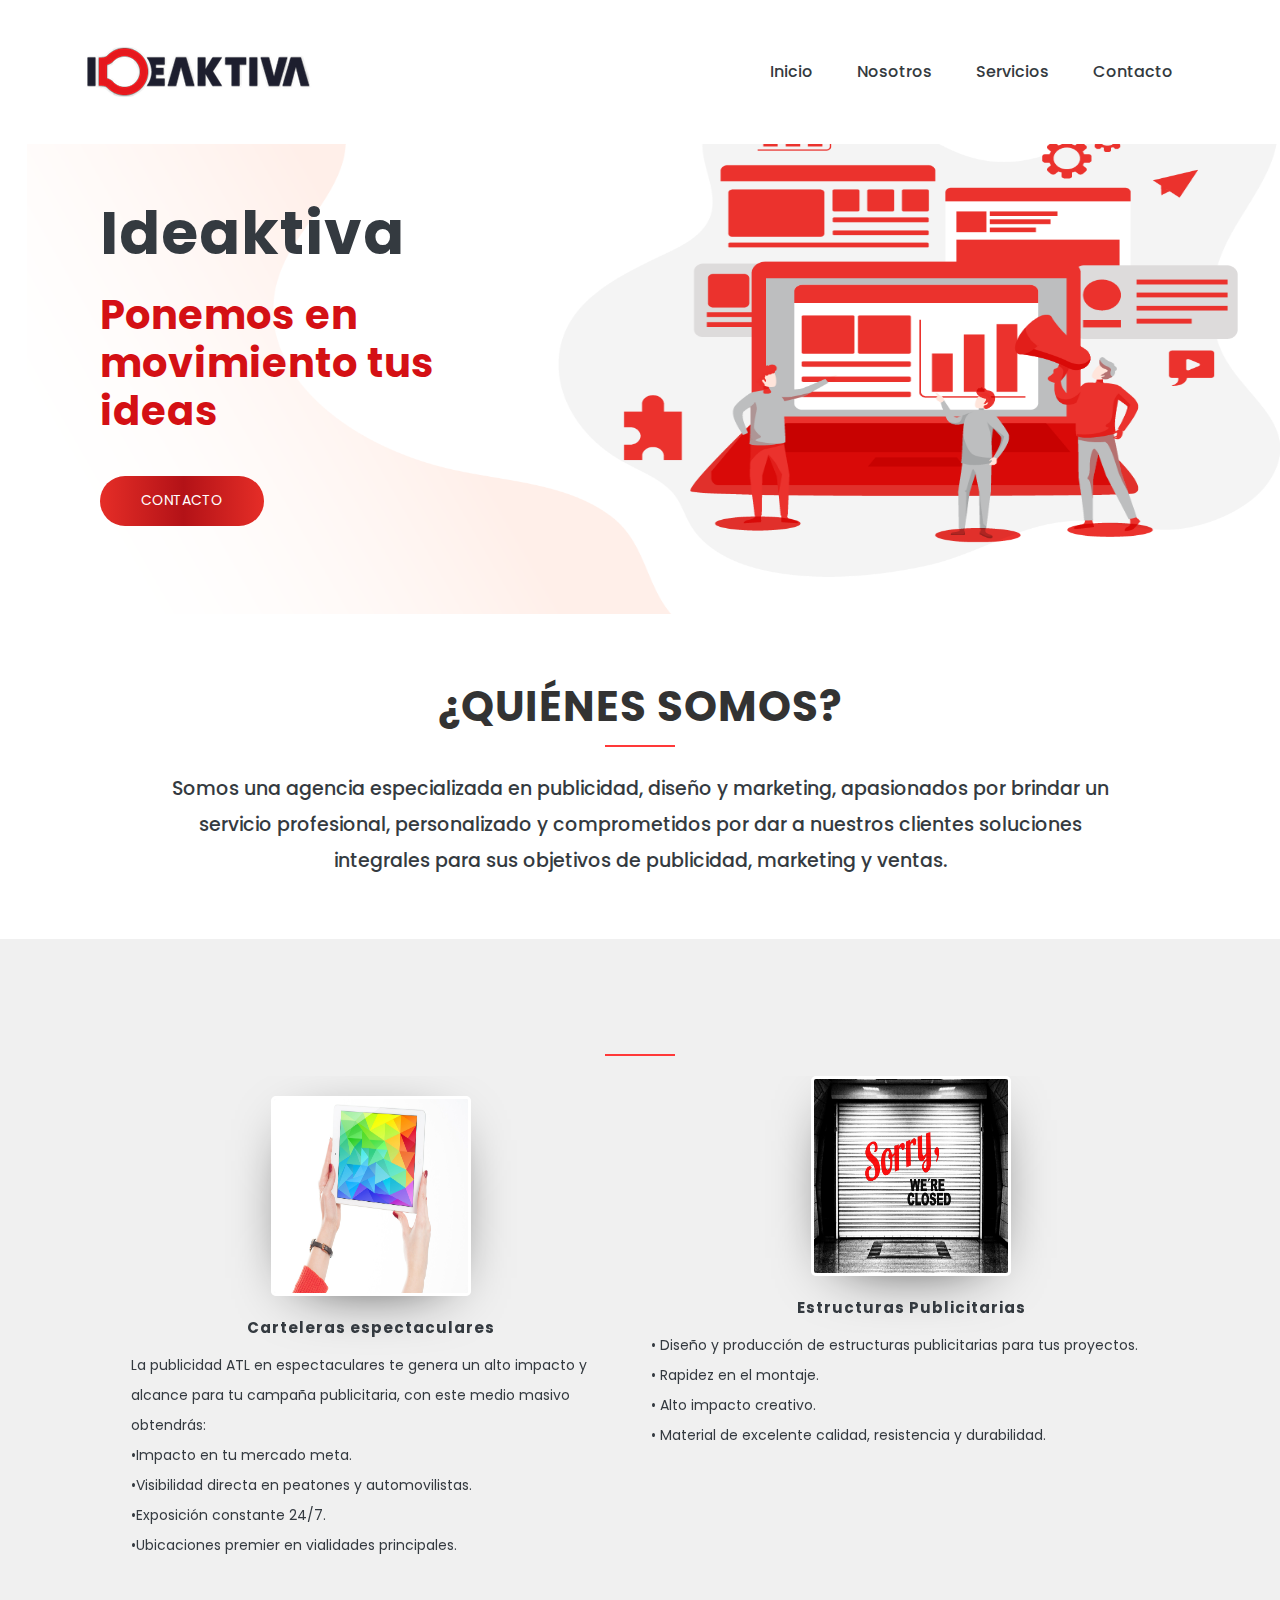
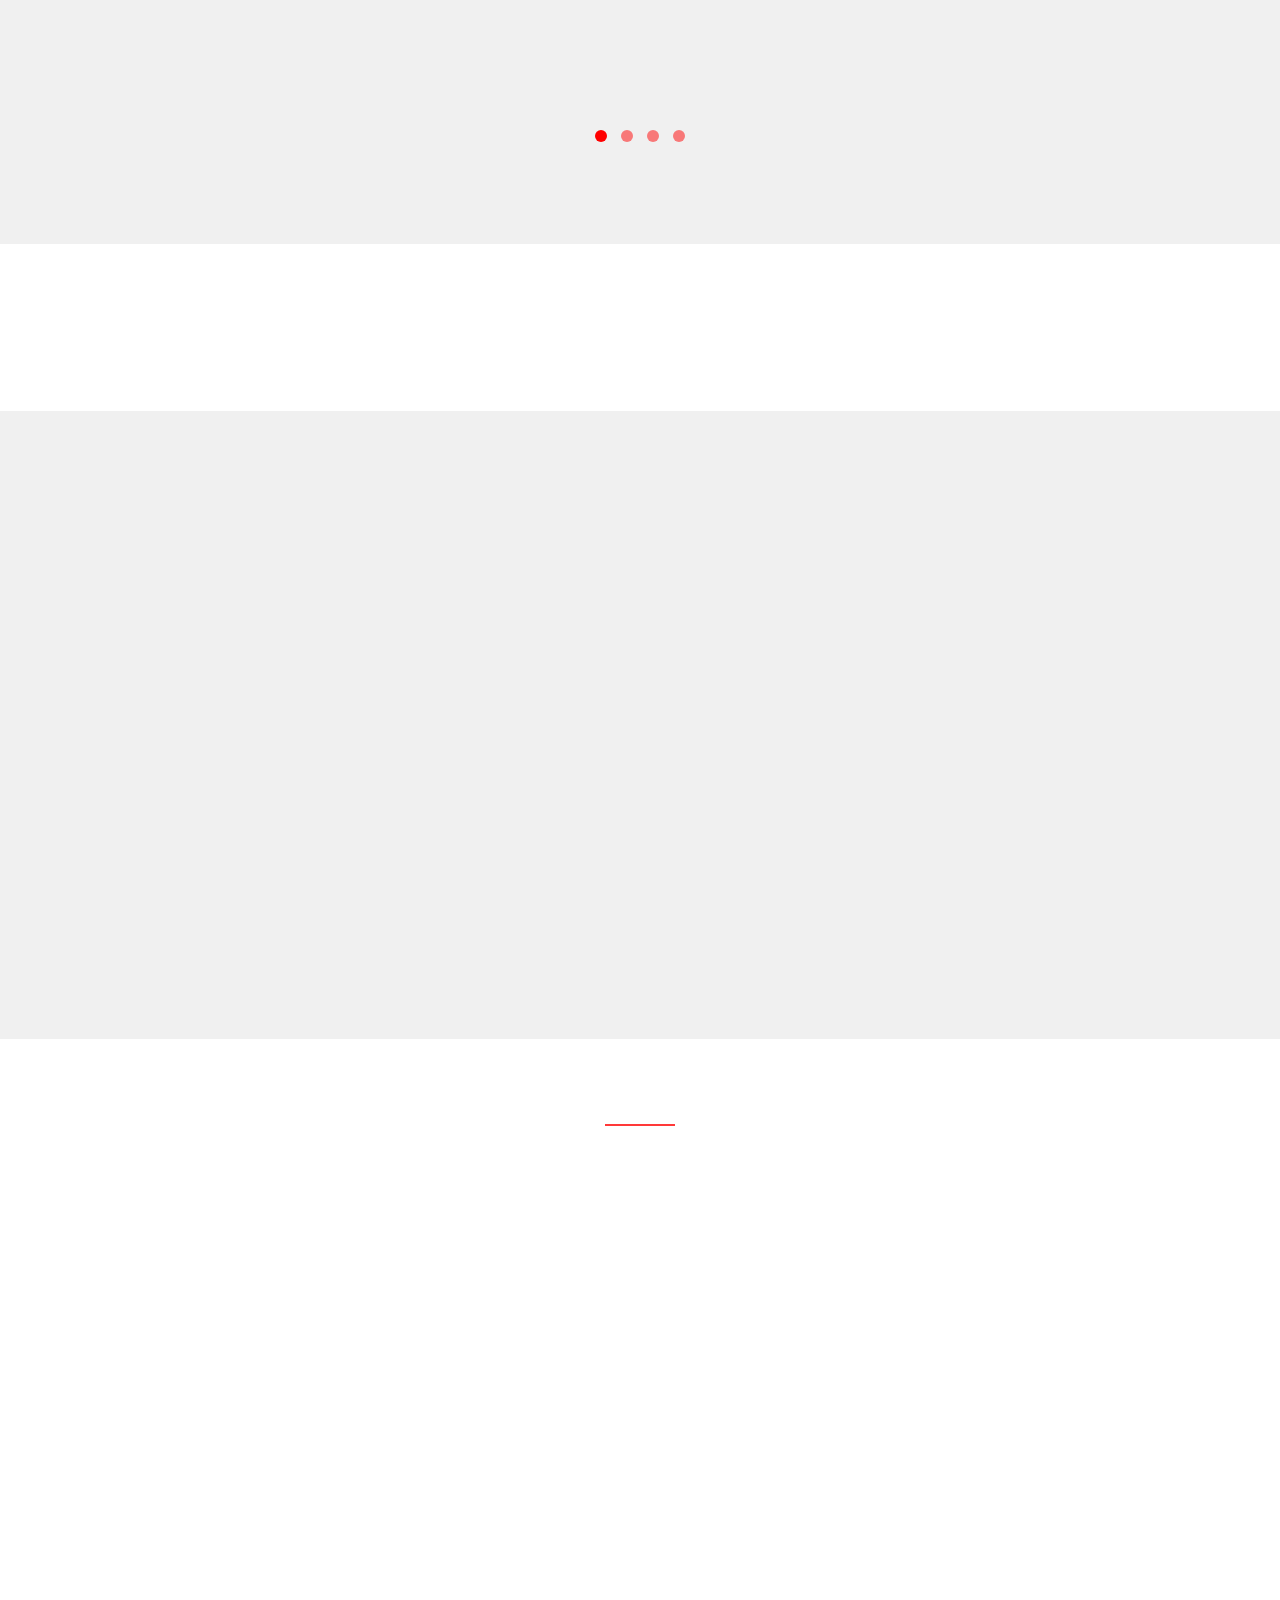
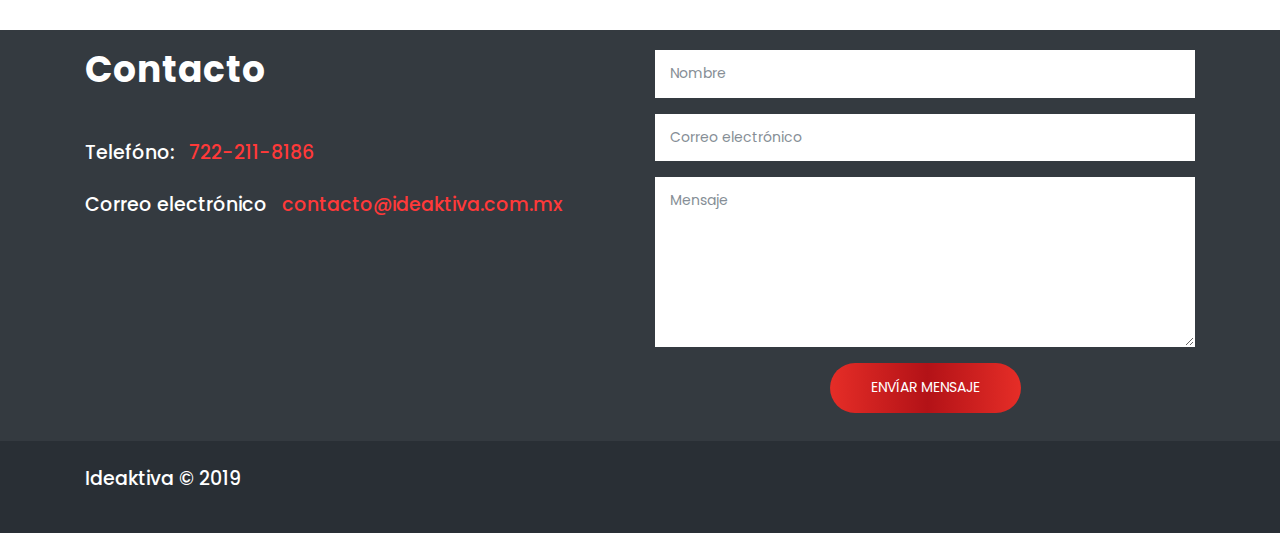
==== commit d84f5994: "241019I" ====
--- a/index.html
+++ b/index.html
@@ -42,7 +42,7 @@
                     <a class="nav-link page-scroll text-dark" href="index.html">Inicio</a>
                   </li>
               <li class="nav-item">
-                <a class="nav-link page-scroll text-dark" href="#our">Nosotros</a>
+                <a class="nav-link page-scroll text-dark" href="#our-features">Nosotros</a>
               </li>
               <li class="nav-item">
                 <a class="nav-link page-scroll text-dark" href="#service">Servicios</a>
@@ -60,7 +60,7 @@
               <a class="page-scroll" href="#hero-section">Inicio</a>
             </li>
             <li>
-              <a class="page-scroll" href="#our">Nosotros</a>
+              <a class="page-scroll" href="#our-features">Nosotros</a>
             </li>
             <li>
               <a class="page-scroll" href="#services">Servicios</a>
@@ -92,6 +92,7 @@
         </div> 
       </div>       
     </header>
+    
     <!-- Header Section End --> 
     <section id="our" class="section wow fadeIn"data-wow-duration="1500ms" data-wow-delay="0.3s">
       <div class="container">
@@ -104,6 +105,7 @@
             integrales para sus objetivos de publicidad, marketing y ventas. </p>
       </div>
       
+      
     </section>
 
     <section id="service" class="section bg-gray">
@@ -117,12 +119,12 @@
                 <div class="row justify-content-md-center">
                   <div class="col-md-12">
                     <div class="touch-slider owl-carousel owl-theme">
-                      <div class="service-item">
+                      <div class="service-item card-body">
                         <img src="img/im.jpg" alt="Carteleras espectaculares" />
                         <div class="service-text">
                           <br>
                           <h3 class="text-dark">Carteleras espectaculares</h3>
-                          <p class="service-text text-left ">La publicidad ATL en espectaculares te genera un alto impacto y alcance para
+                          <p class="service-text text-left text-dark">La publicidad ATL en espectaculares te genera un alto impacto y alcance para
                              tu campaña publicitaria, con este medio masivo obtendrás: <br>
                               •Impacto en tu mercado meta. <br>
                               •Visibilidad directa en peatones y automovilistas. <br>
@@ -132,114 +134,148 @@
                         </div>
                       </div>
                       <div class="service-item">
-                        <img src="img/ce.jpg" alt="Carteleras espectaculares" />
-                        <div class="service-text">
-                          <br>
-                          <h3 class="text-dark">Carteleras espectaculares</h3>
-                          <p class="service-text text-left ">La publicidad ATL en espectaculares te genera un alto impacto y alcance para
-                             tu campaña publicitaria, con este medio masivo obtendrás: <br>
-                              •Impacto en tu mercado meta. <br>
-                              •Visibilidad directa en peatones y automovilistas. <br>
-                              •Exposición constante 24/7. <br>
-                              •Ubicaciones premier en vialidades principales. <br>
-                              </p>
-                        </div>
-                      </div>
-                      <div class="service-item">
-                        <img src="img/ce.jpg" alt="Carteleras espectaculares" />
-                        <div class="service-text">
-                          <br>
-                          <h3 class="text-dark">Carteleras espectaculares</h3>
-                          <p class="service-text text-left ">La publicidad ATL en espectaculares te genera un alto impacto y alcance para
-                             tu campaña publicitaria, con este medio masivo obtendrás: <br>
-                              •Impacto en tu mercado meta. <br>
-                              •Visibilidad directa en peatones y automovilistas. <br>
-                              •Exposición constante 24/7. <br>
-                              •Ubicaciones premier en vialidades principales. <br>
-                              </p>
-                        </div>
-                      </div>
-                      <div class="service-item">
-                        <img src="img/ce.jpg" alt="Carteleras espectaculares" />
-                        <div class="service-text">
-                          <br>
-                          <h3 class="text-dark">Carteleras espectaculares</h3>
-                          <p class="service-text text-left ">La publicidad ATL en espectaculares te genera un alto impacto y alcance para
-                             tu campaña publicitaria, con este medio masivo obtendrás: <br>
-                              •Impacto en tu mercado meta. <br>
-                              •Visibilidad directa en peatones y automovilistas. <br>
-                              •Exposición constante 24/7. <br>
-                              •Ubicaciones premier en vialidades principales. <br>
-                              </p>
-                        </div>
-                      </div>
-                      <div class="service-item">
-                        <img src="img/ce.jpg" alt="Carteleras espectaculares" />
-                        <div class="service-text">
-                          <br>
-                          <h3 class="text-dark">Carteleras espectaculares</h3>
-                          <p class="service-text text-left ">La publicidad ATL en espectaculares te genera un alto impacto y alcance para
-                             tu campaña publicitaria, con este medio masivo obtendrás: <br>
-                              •Impacto en tu mercado meta. <br>
-                              •Visibilidad directa en peatones y automovilistas. <br>
-                              •Exposición constante 24/7. <br>
-                              •Ubicaciones premier en vialidades principales. <br>
-                              </p>
-                        </div>
-                      </div>
-                      <div class="service-item">
-                        <img src="img/ce.jpg" alt="Carteleras espectaculares" />
-                        <div class="service-text">
-                          <br>
-                          <h3 class="text-dark">Carteleras espectaculares</h3>
-                          <p class="service-text text-left ">La publicidad ATL en espectaculares te genera un alto impacto y alcance para
-                             tu campaña publicitaria, con este medio masivo obtendrás: <br>
-                              •Impacto en tu mercado meta. <br>
-                              •Visibilidad directa en peatones y automovilistas. <br>
-                              •Exposición constante 24/7. <br>
-                              •Ubicaciones premier en vialidades principales. <br>
-                              </p>
-                        </div>
-                      </div>
-                      <div class="service-item">
-                        <img src="img/ce.jpg" alt="Carteleras espectaculares" />
-                        <div class="service-text">
-                          <br>
-                          <h3 class="text-dark">Carteleras espectaculares</h3>
-                          <p class="service-text text-left ">La publicidad ATL en espectaculares te genera un alto impacto y alcance para
-                             tu campaña publicitaria, con este medio masivo obtendrás: <br>
-                              •Impacto en tu mercado meta. <br>
-                              •Visibilidad directa en peatones y automovilistas. <br>
-                              •Exposición constante 24/7. <br>
-                              •Ubicaciones premier en vialidades principales. <br>
-                              </p>
-                        </div>
-                      </div>
-                      <div class="service-item">
-                        <img src="img/ce.jpg" alt="Carteleras espectaculares" />
-                        <div class="service-text">
-                          <br>
-                          <h3 class="text-dark">Carteleras espectaculares</h3>
-                          <p class="service-text text-left ">La publicidad ATL en espectaculares te genera un alto impacto y alcance para
-                             tu campaña publicitaria, con este medio masivo obtendrás: <br>
-                              •Impacto en tu mercado meta. <br>
-                              •Visibilidad directa en peatones y automovilistas. <br>
-                              •Exposición constante 24/7. <br>
-                              •Ubicaciones premier en vialidades principales. <br>
-                              </p>
-                        </div>
-                      </div>
-                      <div class="service-item">
-                        <img src="img/ce.jpg" alt="Carteleras espectaculares" />
-                        <div class="service-text">
-                          <br>
-                          <h3 class="text-dark">Carteleras espectaculares</h3>
-                          <p class="service-text text-left ">La publicidad ATL en espectaculares te genera un alto impacto y alcance para
-                             tu campaña publicitaria, con este medio masivo obtendrás: <br>
-                              •Impacto en tu mercado meta. <br>
-                              •Visibilidad directa en peatones y automovilistas. <br>
-                              •Exposición constante 24/7. <br>
-                              •Ubicaciones premier en vialidades principales. <br>
+                        <img src="img/ce.jpg" alt="Estructuras publicitarias" />
+                        <div class="service-text">
+                          <br>
+                          <h3 class="text-dark">Estructuras Publicitarias</h3>
+                          <p class="service-text text-left text-dark">
+                            • Diseño y producción de estructuras publicitarias para tus proyectos. <br>
+                            • Rapidez en el montaje. <br>
+                            • Alto impacto creativo. <br>
+                            • Material de excelente calidad, resistencia y durabilidad. <br>
+                            
+                              </p>
+                        </div>
+                      </div>
+                      <div class="service-item">
+                        <img src="img/ce.jpg" alt="Publicidad en Autobuses" />
+                        <div class="service-text">
+                          <br>
+                          <h3 class="text-dark">Publicidad en Autobuses</h3>
+                          <p class="service-text text-left text-dark"> 
+                              • Publicidad en autobuses urbanos con cobertura nacional. <br>
+                              • Alto impacto y alcance por ser un medio masivo. <br>
+                              • Exposición en circulación de 16 horas continuas al día. <br>
+                              • Máxima segmentación geográfica por rutas y zonas de interés. <br>
+                              • Infinitas posibilidades creativas que permite la estructura del autobús. <br> 
+                              • Gran visibilidad directa y permanencia en las mentes de peatones y automovilistas. <br> 
+                              • Exposición de su marca por toda la ciudad. <br>
+                              • Eficiencia en logística: Estrategia, Diseño, Producción, Operación. <br>
+                              </p>
+                        </div>
+                      </div>
+                      <div class="service-item">
+                        <img src="img/ce.jpg" alt="Publicidad en Vallas Móviles" />
+                        <div class="service-text">
+                          <br>
+                          <h3 class="text-dark">Publicidad en Vallas Móviles</h3>
+                          <p class="service-text text-left text-dark">
+                              • Publicidad con valla en movimiento por toda la ciudad o en zonas exclusivas donde prefieras que tenga presencia tu campaña. <br>
+                              • Alto impacto y gran alcance por ser un medio masivo. <br>
+                              • Exposición en circulación de 8 horas continuas al día. <br>
+                              • Máxima segmentación geográfica por rutas y zonas de interés. <br>
+                              • Gran visibilidad directa y permanencia en las mentes de peatones y automovilistas. <br>
+                              • Adicional, manejo de perifoneo para anunciar tus campañas o eventos. <br>
+                              
+                              </p>
+                        </div>
+                      </div>
+                      <div class="service-item">
+                        <img src="img/ce.jpg" alt="Impresión" />
+                        <div class="service-text">
+                          <br>
+                          <h3 class="text-dark">Impresión</h3>
+                          <p class="service-text text-left text-dark">Contamos con la mejor calidad y servicio en impresión
+                             de gran formato, alta resolución para materiales convencionales, así como para materiales
+                              rígidos; con la finalidad de satisfacer las necesidades de tus proyectos.</p>
+                              <div class="container">
+                                  <div class="row">
+                                    <div class="service-text col"><p class="text-left text-dark">
+                                        • Lona <br>
+                                        • Vinil <br>
+                                        • Microperforado <br>
+                                        • Tela <br>
+                                        • Estático <br></p>
+                                    </div>
+                                    <div class="col"><p class="text-left text-dark">
+                                      • Estireno <br>
+                                      • Trovicel <br>
+                                      • Corruplex <br>
+                                      • Foamboard <br></p>
+                                    </div>
+                                  </div>
+                              
+                              </div>
+                        </div>
+                      </div>
+                      <div class="service-item">
+                        <img src="img/ce.jpg" alt="Branding" />
+                        <div class="service-text">
+                          <br>
+                          <h3 class="text-dark">Branding</h3>
+                          <p class="service-text text-left text-dark">Si eres emprendedor ¡en Ideaktiva te ayudamos a crear
+                             tu nueva marca! o bien, te ayudamos a actualizar tus marcas existentes para desarrollar
+                              estratégicamente tu diferenciación y posicionamiento en el mercado, formando así lazos
+                              con tus clientes y obteniendo una experiencia de marca distintiva. <br>
+                              </p>
+                              <div class="container">
+                                  <div class="row">
+                                    <div class="col"><p class="text-left text-dark">
+                                        • Naming: Creación del nombre de tu marca que enlace con 
+                                         éxito la estrategia corporativa.
+                                         • Promocionales. <br>
+                                         </p>
+                                    </div>
+                                    <div class="col"><p class="text-left text-dark">
+                                        • Diseño de imagen corporativa. <br>
+                                        • Diseño de empaques. <br>
+                                        • Diseño editorial / impresos. <br>
+                                        </p>
+                                    </div>
+                                  </div>  
+                              </div>
+                        </div>
+                      </div>
+                      <div class="service-item">
+                        <img src="img/ce.jpg" alt="Diseño Web" />
+                        <div class="service-text">
+                          <br>
+                          <h3 class="text-dark">Diseño Web</h3>
+                          <p class="service-text text-left text-dark">¡Diseñamos la plataforma ideal para tus necesidades!
+                            Te ayudamos a integrar tu marca o empresa a las nuevas tecnologías, generando la atracción 
+                            del mercado para obtener una óptima experiencia del usuario con el reconocimiento de tu
+                            producto o servicio.
+                              </p>
+                              <div class="container">
+                                  <div class="row">
+                                    <div class="col"><p class="text-left text-dark">
+                                        •	Diseño de sitios web. <br>
+                                        •	Diseño y programación de apps. <br>
+                                        •	Diseño de tienda on-line (ecommerce). <br>
+                                        •	Diseño de Blog. <br>
+                                        •	Posicionamiento en buscadores.
+                                         </p>
+                                    </div>
+                                    <div class="col"><p class="text-left text-dark">
+                                        •	Analítica web donde puedes conocer en tiempo real qué está sucediendo
+                                         en tu página con respecto a la audiencia, para así plasmarlo de manera cuantificable.
+                                        </p>
+                                    </div>
+                                  </div>  
+                              </div>
+                        </div>
+                      </div>
+                      <div class="service-item">
+                        <img src="img/ce.jpg" alt="Marketing Digital" />
+                        <div class="service-text">
+                          <br>
+                          <h3 class="text-dark">Marketing Digital</h3>
+                          <p class="service-text text-left text-dark ">Actualmente, el uso de las redes sociales potencializan
+                             tus acciones de marketing digital para encontrar a tu cliente ideal y mantenerte presente en su día a día. <br>
+                             En Ideaktiva podemos ayudarte a usar los canales sociales de manera atractiva, creativa y sofisticada 
+                             para generar sólidos vínculos emocionales entre tu marca o empresa y la buyer persona; así, crearás mayor 
+                             confianza y consolidarás la preferencia por tu marca. <br>
+                             Poner logotipos de Facebook, twitter, Instagram, Pinterest.
                               </p>
                         </div>
                       </div>
@@ -250,13 +286,25 @@
             </div>
           </div>
         </div>       
-    </section>          
+    </section> 
+
+    <section id="our" class="section wow fadeIn"data-wow-duration="1500ms" data-wow-delay="0.3s">
+        <div class="container">
+          <div class="section-header">          
+            <h2 class="section-title wow fadeIn" data-wow-duration="1000ms" data-wow-delay="0.3s">Activa el valor de tu marca</h2>
+            <hr class="lines wow zoomIn" data-wow-delay="0.3s">
+            <br>
+            
+        </div>
+        
+      </section>
+         
 
           
-          <section id="our-features" class="section">
+          <section id="our-features" class="section bg-gray">
               <div class="container">
                 <div class="section-header">          
-                  <h2 class="section-title wow fadeIn" data-wow-duration="1000ms" data-wow-delay="0.3s">Activa el valor de tu marca</h2>
+                  <h2 class="section-title wow fadeIn" data-wow-duration="1000ms" data-wow-delay="0.3s">Garantizamos</h2>
                   <hr class="lines wow zoomIn" data-wow-delay="0.3s">
                </div>
                 <div class="row">
@@ -265,7 +313,7 @@
                       <div class="icon">
                         <i class="lnr lnr-pencil"></i>
                       </div>
-                      <h4>Entrega a tiempo</h4>
+                      <h4 class="text-dark">Compromiso</h4>
                       <p class="card-text text-dark">Tu tiempo es importante para nosotros, es el respeto a tu proyecto y empresa,
                           por lo tanto el entregar a tiempo para que nuestro servicio funcione 360 grados, es un compromiso.</p>
                       </div>
@@ -275,7 +323,7 @@
                       <div class="icon">
                         <i class="lnr lnr-code"></i>
                       </div>
-                      <h4>Calidad</h4>
+                      <h4 class="text-dark">Calidad</h4>
                       <p class="card-text text-dark">En Ideaktiva la gestión de calidad es una directriz en cada una de nuestras actividades,
                          y de esta forma entregar resultados de excelencia.</p>
                       </div>                   
@@ -285,7 +333,7 @@
                       <div class="icon">
                         <i class="lnr lnr-mustache"></i>
                       </div>
-                      <h4>Servicio</h4>
+                      <h4 class="text-dark">Servicio</h4>
                       <p class="card-text text-dark">Tu satisfacción como cliente es una pasión para nuestro equipo de trabajo profesional con
                          más de 15 años de experiencia.</p>
                       </div>
@@ -295,7 +343,7 @@
                         <div class="icon">
                           <i class="lnr lnr-pencil"></i>
                         </div>
-                        <h4>Precio</h4>
+                        <h4 class="text-dark">Precio</h4>
                         <p class="card-text text-dark">Nuestros servicios están a tu alcance, contamos con precios justos y competitivos </p>
                         </div>
                     </div>
@@ -303,7 +351,7 @@
               </div>
             </section>
 
-          <section id="our-values" class="bg-gray" data-wow-duration="1000ms" data-wow-delay="0.3s">
+          <section id="our-values" class="bg-white" data-wow-duration="1000ms" data-wow-delay="0.3s">
                   <div class="container">
                     <div class="section-header">   
                       <br>       
@@ -327,12 +375,12 @@
             
                       <div class="col-md-4 col-sm-6 col-xs-12">
                           <div class="item-boxes wow fadeInDown" data-wow-delay="0.2s">
-                          <div class="values-table">
-                              <div class="values bg-white">
+                          <div class="values-table bg-danger">
+                              <div class="values">
                                 <br>
-                                 <h2 class="text-dark">Calidad</h2>
-                               <p class="card-text-2 text-dark">En Ideaktiva la gestión de calidad es una directriz en cada una de nuestras 
-                                 actividades, y de esta forma entregar resultados de excelencia.</p>
+                                 <h2 class="text-white">Responsabilidad</h2>
+                               <p class="card-text-2 text-white">Adquirimos tu confianza para resolver
+                                  necesidades con un alto profesionalismo, respeto y coherencia de acciones.</p>
                             </div>
                             </div>
                             </div>
@@ -343,9 +391,8 @@
                             <div class="values-table">
                                 <div class="values bg-white">
                                   <br>
-                                   <h2 class="text-dark">Calidad</h2>
-                                 <p class="card-text-2 text-dark">En Ideaktiva la gestión de calidad es una directriz en cada una de nuestras 
-                                   actividades, y de esta forma entregar resultados de excelencia.</p>
+                                   <h2 class="text-dark">Honestidad</h2>
+                                 <p class="card-text-2 text-dark">Ser transparentes con los clientes nos ha forjado la credibilidad de nuestro trabajo.</p>
                               </div>
                               </div>
                               </div>
@@ -362,9 +409,9 @@
                       <div class="contact-us">
                         <h3 class="contact-title text-white">Contacto</h3>
                         <div class="contact-address text-white">
-                          <p>Alguna calle de México</p>
-                          <p class="phone text-white">Phone: <span>(+94 123 456 789)</span></p>
-                          <p class="email text-white">E-mail: <span>(contact@correo.com)</span></p>
+                          <p class="phone text-white">Telefóno: <span>722-211-8186</span></p>
+                          <p class="email text-white">Correo electrónico <span>contacto@ideaktiva.com.mx
+                              </span></p>
                         </div>
                       </div>
                     </div>     
@@ -445,7 +492,8 @@
     <script src="js/scrolling-nav.js"></script>    
     <script src="js/jquery.easing.min.js"></script>    
     <script src="js/smoothscroll.js"></script>    
-    <script src="js/jquery.slicknav.js"></script>     
+    <script src="js/jquery.slicknav.js"></script>    
+    <script src="js/parallax.js"></script> 
     <script src="js/wow.js"></script>   
     <script src="js/jquery.vide.js"></script>
     <script src="js/jquery.counterup.min.js"></script>    
--- a/css/main.css
+++ b/css/main.css
@@ -85,7 +85,7 @@
    2.1 Section Title
    ========================================================================== */
 .section {
-  padding: 80px 0;
+  padding: 20px 0;
 }
 
 .section-header {
@@ -207,103 +207,6 @@
   clear: both;
 }
 
-/* ==========================================================================
-   2.3 Social Iocns
-   ========================================================================== */
-.social-icons {
-  margin-top: 40px;
-}
-
-.social-icons ul {
-  margin: 0;
-  padding: 0;
-  list-style: none;
-}
-
-.social-icons ul li {
-  display: inline;
-}
-
-.social-icons ul li a {
-  display: inline-block;
-  margin-right: 5px;
-  margin-bottom: 15px;
-  border-radius: 50%;
-  line-height: 40px;
-  width: 40px;
-  height: 40px;
-  text-align: center;
-  background: #ddd;
-  font-size: 16px;
-}
-
-.social-icons ul li a:hover {
-  color: #fff;
-}
-
-.facebook a {
-  color: #4867AA;
-}
-
-.facebook a:hover {
-  background: #4867AA;
-}
-
-.twitter a {
-  color: #1DA1F2;
-}
-
-.twitter a:hover {
-  background: #1DA1F2;
-}
-
-.google-plus a {
-  color: #DD4D42;
-}
-
-.google-plus a:hover {
-  background: #DD4D42;
-}
-
-.youtube a {
-  color: #DF2926;
-}
-
-.youtube a:hover {
-  background: #DF2926;
-}
-
-.linkedin a {
-  color: #007BB6;
-}
-
-.linkedin a:hover {
-  background: #007BB6;
-}
-
-.pinterest a {
-  color: #BD081C;
-}
-
-.pinterest a:hover {
-  background: #BD081C;
-}
-
-.dribbble a {
-  color: #EA4C89;
-}
-
-.dribbble a:hover {
-  background: #EA4C89;
-}
-
-.behance a {
-  color: #0B7CFF;
-}
-
-.behance a:hover {
-  background: #0B7CFF;
-}
 
 /* ==========================================================================
 	 2.4  Pre Loader
@@ -395,7 +298,8 @@
    ========================================================================== */
 #hero-section {
   background: url(../img/slide.png) no-repeat;
-  background-size: cover;
+  background-size: 100% 100%;
+  height: 100%;
   color: #fff;
   overflow: hidden;
   position: relative;
@@ -414,6 +318,61 @@
   left: 0px;
   background: #FF3939;
   opacity: 0.9;
+}
+
+-------------------------------- */
+.cd-background-wrapper {
+  background-color: #001426;
+  position: relative;
+  overflow: hidden;
+  -webkit-perspective: 4000px;
+  perspective: 4000px;
+}
+
+.cd-floating-background {
+  position: relative;
+  top: 0;
+  left: 0;
+  -webkit-transform-style: preserve-3d;
+  transform-style: preserve-3d;
+  -webkit-transform: translateZ(0);
+  -ms-transform: translateZ(0);
+  transform: translateZ(0);
+}
+.cd-floating-background.is-absolute {
+  position: absolute;
+}
+.cd-floating-background img {
+  display: block;
+  width: 100%;
+  -webkit-backface-visibility: hidden;
+  backface-visibility: hidden;
+  /* fixes a Firefox bug - images not correctly rendered*/
+  background-color: rgba(255, 255, 255, 0.01);
+}
+.cd-floating-background img:not(:first-child) {
+  position: absolute;
+  top: 0;
+  left: 0;
+}
+.cd-floating-background img:first-child {
+  -webkit-transform: translateZ(50px);
+  -ms-transform: translateZ(50px);
+  transform: translateZ(50px);
+}
+.cd-floating-background img:nth-child(2) {
+  -webkit-transform: translateZ(290px);
+  -ms-transform: translateZ(290px);
+  transform: translateZ(290px);
+}
+.cd-floating-background img:nth-child(3) {
+  -webkit-transform: translateZ(400px);
+  -ms-transform: translateZ(400px);
+  transform: translateZ(400px);
+}
+.no-preserve-3d .cd-floating-background {
+  /* we target browsers that don't support preserve-3d and show just a standard image - no effect visible */
+  position: relative;
 }
 
 #hero-section .contents {
@@ -718,10 +677,11 @@
 .service-item .service-text p {
   font-size: 14px;
   font-weight: 400;
-  padding: 36px 10px 30px 10px;
+  padding: 5px 10px 5px 10px;
   margin: 0;
   line-height: 30px;
 }
+
 
 .owl-theme .owl-controls .owl-page span {
   background: red;
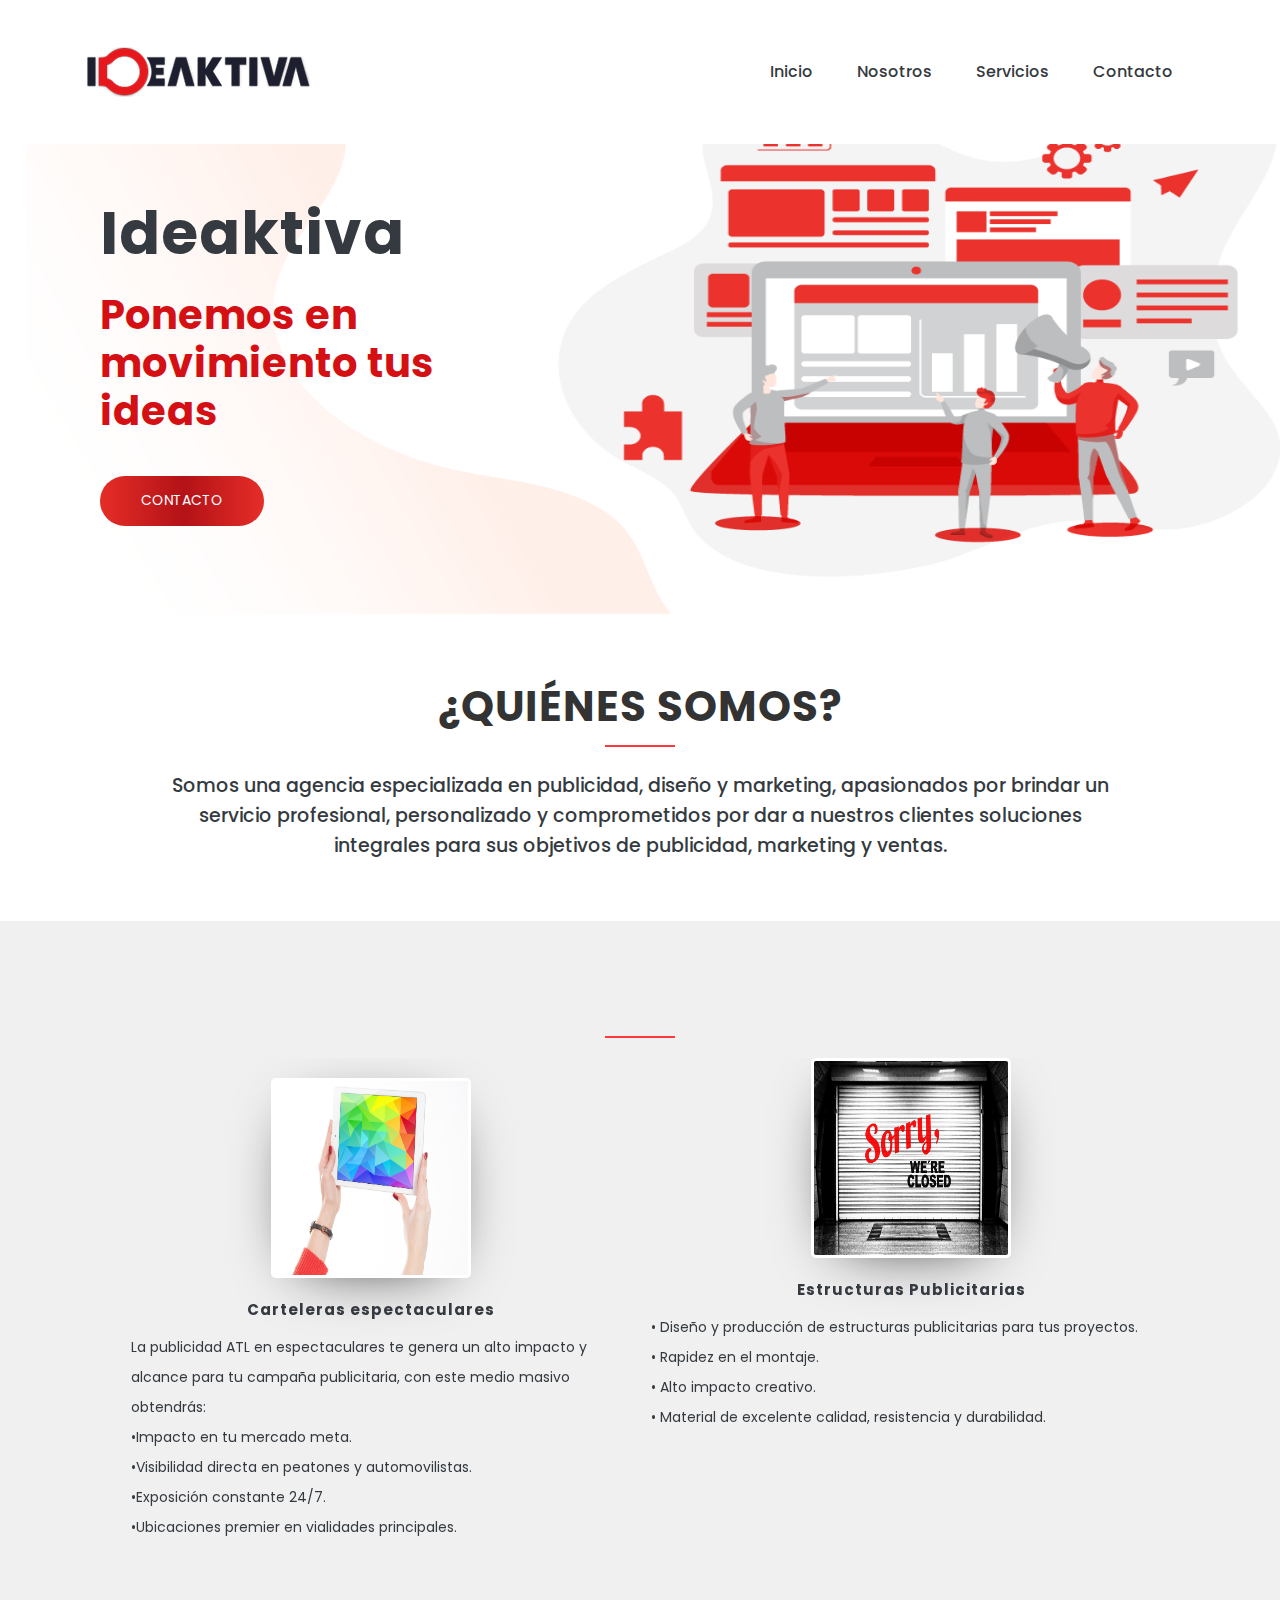
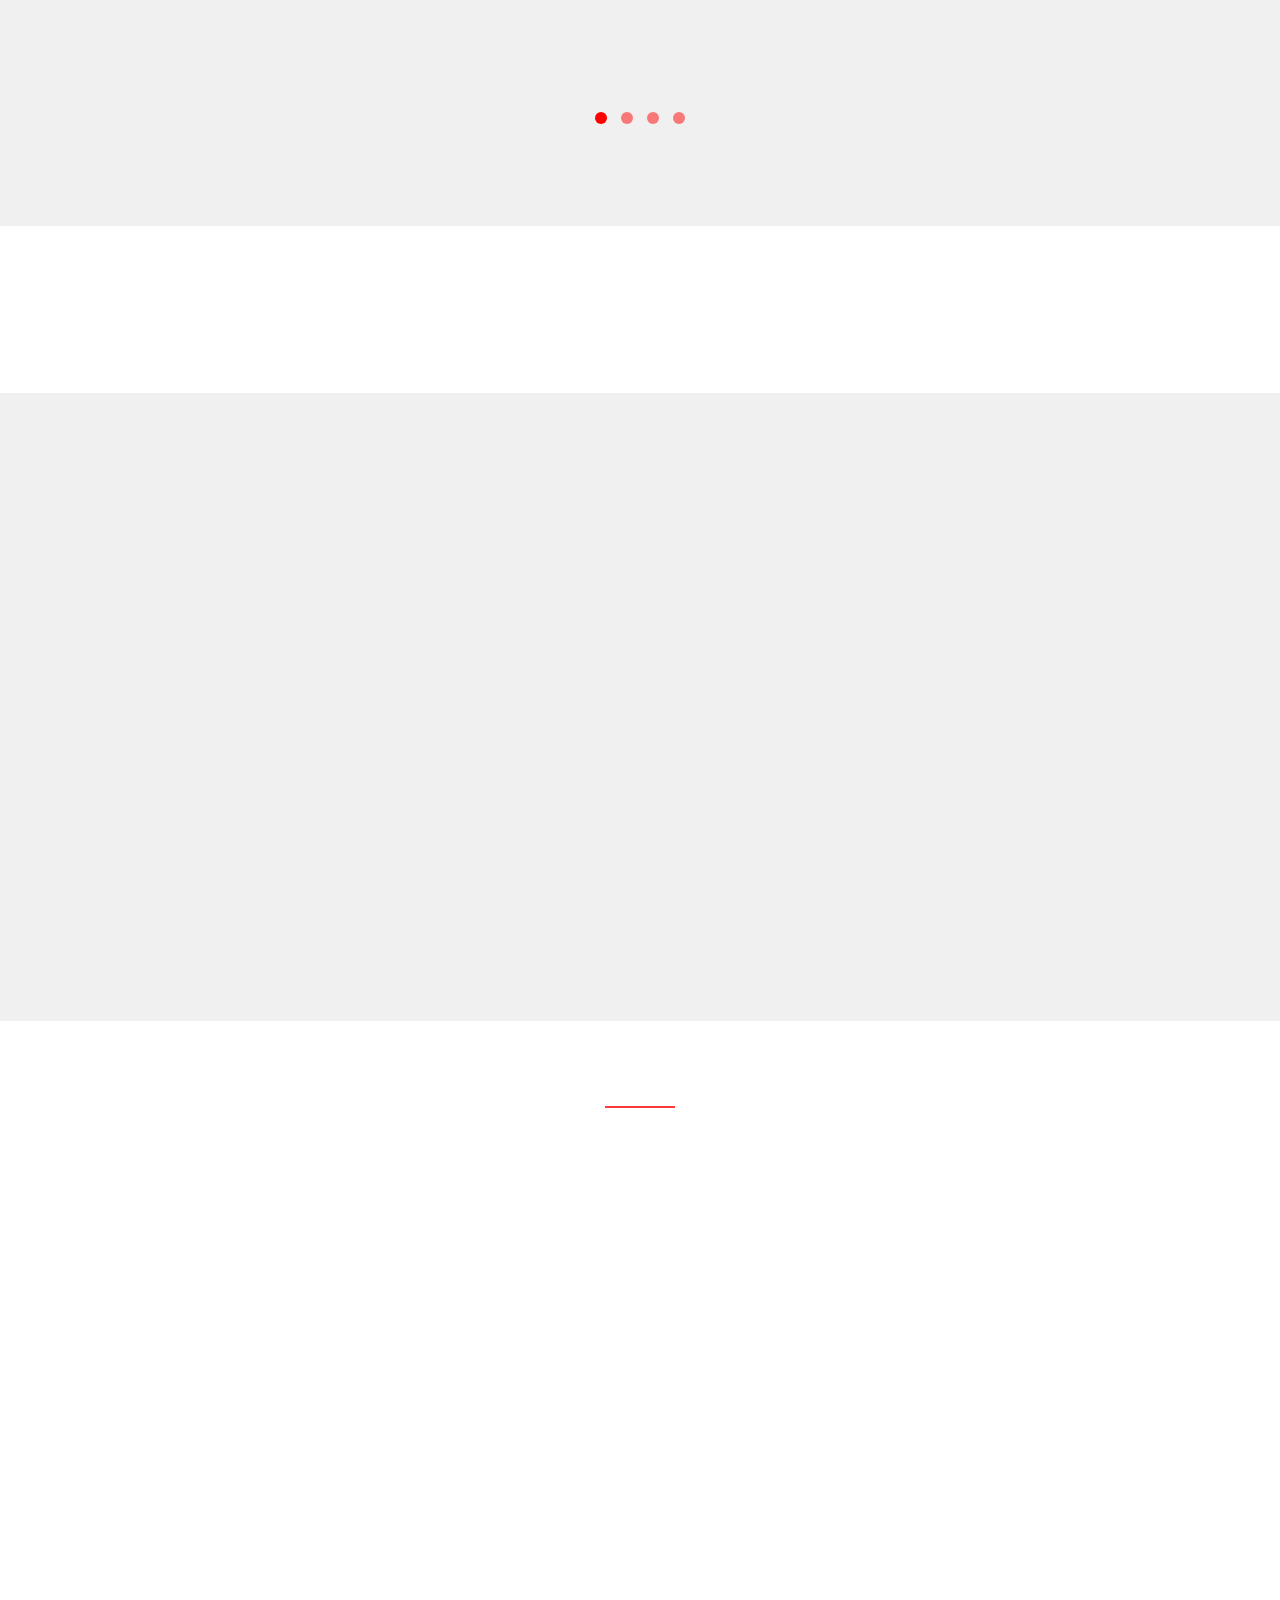
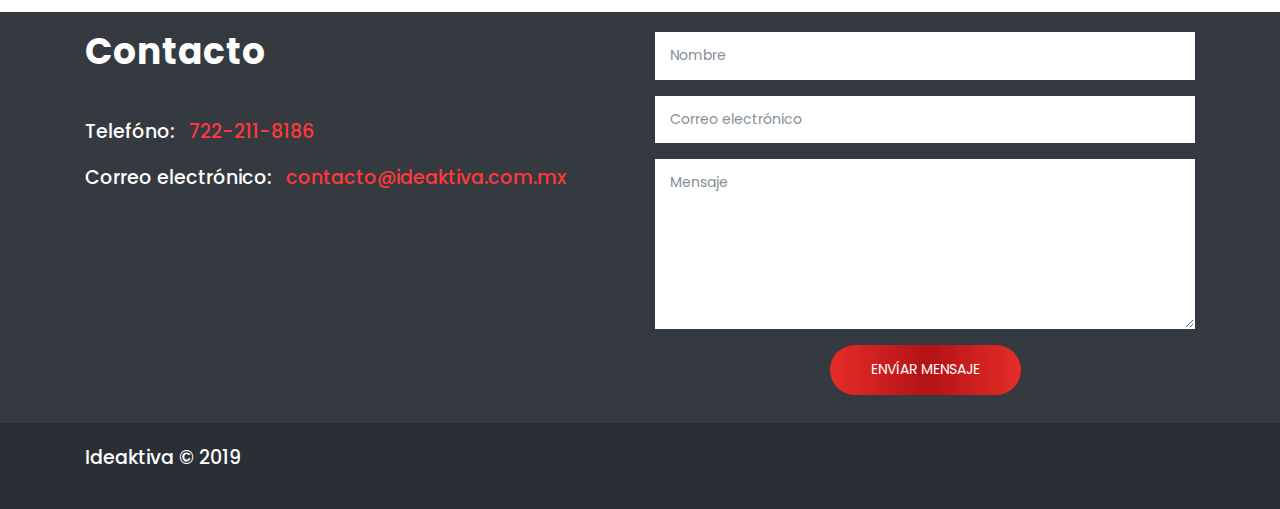
==== commit 5a99dffb: "241019III" ====
--- a/index.html
+++ b/index.html
@@ -311,7 +311,7 @@
                   <div class="col-md-3 col-sm-3">
                     <div class="item-boxes wow fadeInDown" data-wow-delay="0.2s">
                       <div class="icon">
-                        <i class="lnr lnr-pencil"></i>
+                        <i class="lnr lnr-hand"></i>
                       </div>
                       <h4 class="text-dark">Compromiso</h4>
                       <p class="card-text text-dark">Tu tiempo es importante para nosotros, es el respeto a tu proyecto y empresa,
@@ -321,7 +321,7 @@
                   <div class="col-md-3 col-sm-3">
                     <div class="item-boxes wow fadeInDown" data-wow-delay="0.6s">
                       <div class="icon">
-                        <i class="lnr lnr-code"></i>
+                        <i class="lnr lnr-thumbs-up"></i> 
                       </div>
                       <h4 class="text-dark">Calidad</h4>
                       <p class="card-text text-dark">En Ideaktiva la gestión de calidad es una directriz en cada una de nuestras actividades,
@@ -331,7 +331,7 @@
                   <div class="col-md-3 col-sm-3">
                     <div class="item-boxes wow fadeInDown" data-wow-delay="1.0s">
                       <div class="icon">
-                        <i class="lnr lnr-mustache"></i>
+                        <i class="lnr lnr-rocket"></i>
                       </div>
                       <h4 class="text-dark">Servicio</h4>
                       <p class="card-text text-dark">Tu satisfacción como cliente es una pasión para nuestro equipo de trabajo profesional con
@@ -341,7 +341,7 @@
                   <div class="col-md-3 col-sm-3">
                       <div class="item-boxes wow fadeInDown" data-wow-delay="1.4s">
                         <div class="icon">
-                          <i class="lnr lnr-pencil"></i>
+                          <i class="lnr lnr-star"></i>
                         </div>
                         <h4 class="text-dark">Precio</h4>
                         <p class="card-text text-dark">Nuestros servicios están a tu alcance, contamos con precios justos y competitivos </p>
@@ -410,7 +410,7 @@
                         <h3 class="contact-title text-white">Contacto</h3>
                         <div class="contact-address text-white">
                           <p class="phone text-white">Telefóno: <span>722-211-8186</span></p>
-                          <p class="email text-white">Correo electrónico <span>contacto@ideaktiva.com.mx
+                          <p class="email text-white">Correo electrónico: <span>contacto@ideaktiva.com.mx
                               </span></p>
                         </div>
                       </div>
--- a/css/main.css
+++ b/css/main.css
@@ -18,7 +18,7 @@
 p {
   font-size: 19px;
   font-weight: 500;
-  line-height: 36px;
+  line-height: 30px;
 }
 .card-text{
   font-size: 15px;
@@ -303,6 +303,10 @@
   color: #fff;
   overflow: hidden;
   position: relative;
+  display: block;
+  max-width: 100%;
+  height: auto;
+  image-resolution: 60px;
 }
 .cover {
   background-size: cover;
@@ -320,7 +324,7 @@
   opacity: 0.9;
 }
 
--------------------------------- */
+
 .cd-background-wrapper {
   background-color: #001426;
   position: relative;
@@ -551,12 +555,14 @@
 }
 
 
+
 @media screen and (max-width: 991px) {
   .navbar-header {
     width: 100%;
     overflow-x: hidden;
  
-  }
+  
+}
   .navbar-brand {
     position: absolute;
 
@@ -855,6 +861,7 @@
     font-weight: bold;
     padding: 10px;
 }
+
 .btn-common {
   background-image: linear-gradient(to right, #e52d27 0%, #b31217 51%, #e52d27 100%);
   position: relative;
--- a/css/responsive.css
+++ b/css/responsive.css
@@ -3,7 +3,7 @@
 /* only small tablets */
 @media (min-width: 768px) and (max-width: 991px) {
   #hero-section .contents h1 {
-    font-size: 28px;
+    font-size: 40px;
   }
   .item-boxes h4 {
     font-size: 18px;
@@ -51,6 +51,22 @@
   #features .box-item .text h4 {
     font-size: 14px;
   }
+  #hero-section .contents p {
+    font-size: 40px;
+    line-height: 48px;
+    color: #D41014;
+    letter-spacing: 1.0px;
+    font-weight: bold;
+    padding: 30 0px;
+  }
+  #hero-section {
+    background: url(../img/slide2.png) no-repeat;
+    background-size: cover;
+    height: 100%;
+    color: #fff;
+    overflow: hidden;
+    position: relative;
+  }
   .controls {
     margin: 0px;
   }
@@ -80,3 +96,14 @@
     float: left;
   }
 }
+
+@media (max-width: 480px) {
+  #hero-section {
+    background: url(../img/slide3.png) no-repeat;
+    background-size: cover;
+    height: 100%;
+    color: #fff;
+    overflow: hidden;
+    position: relative;
+  }
+}
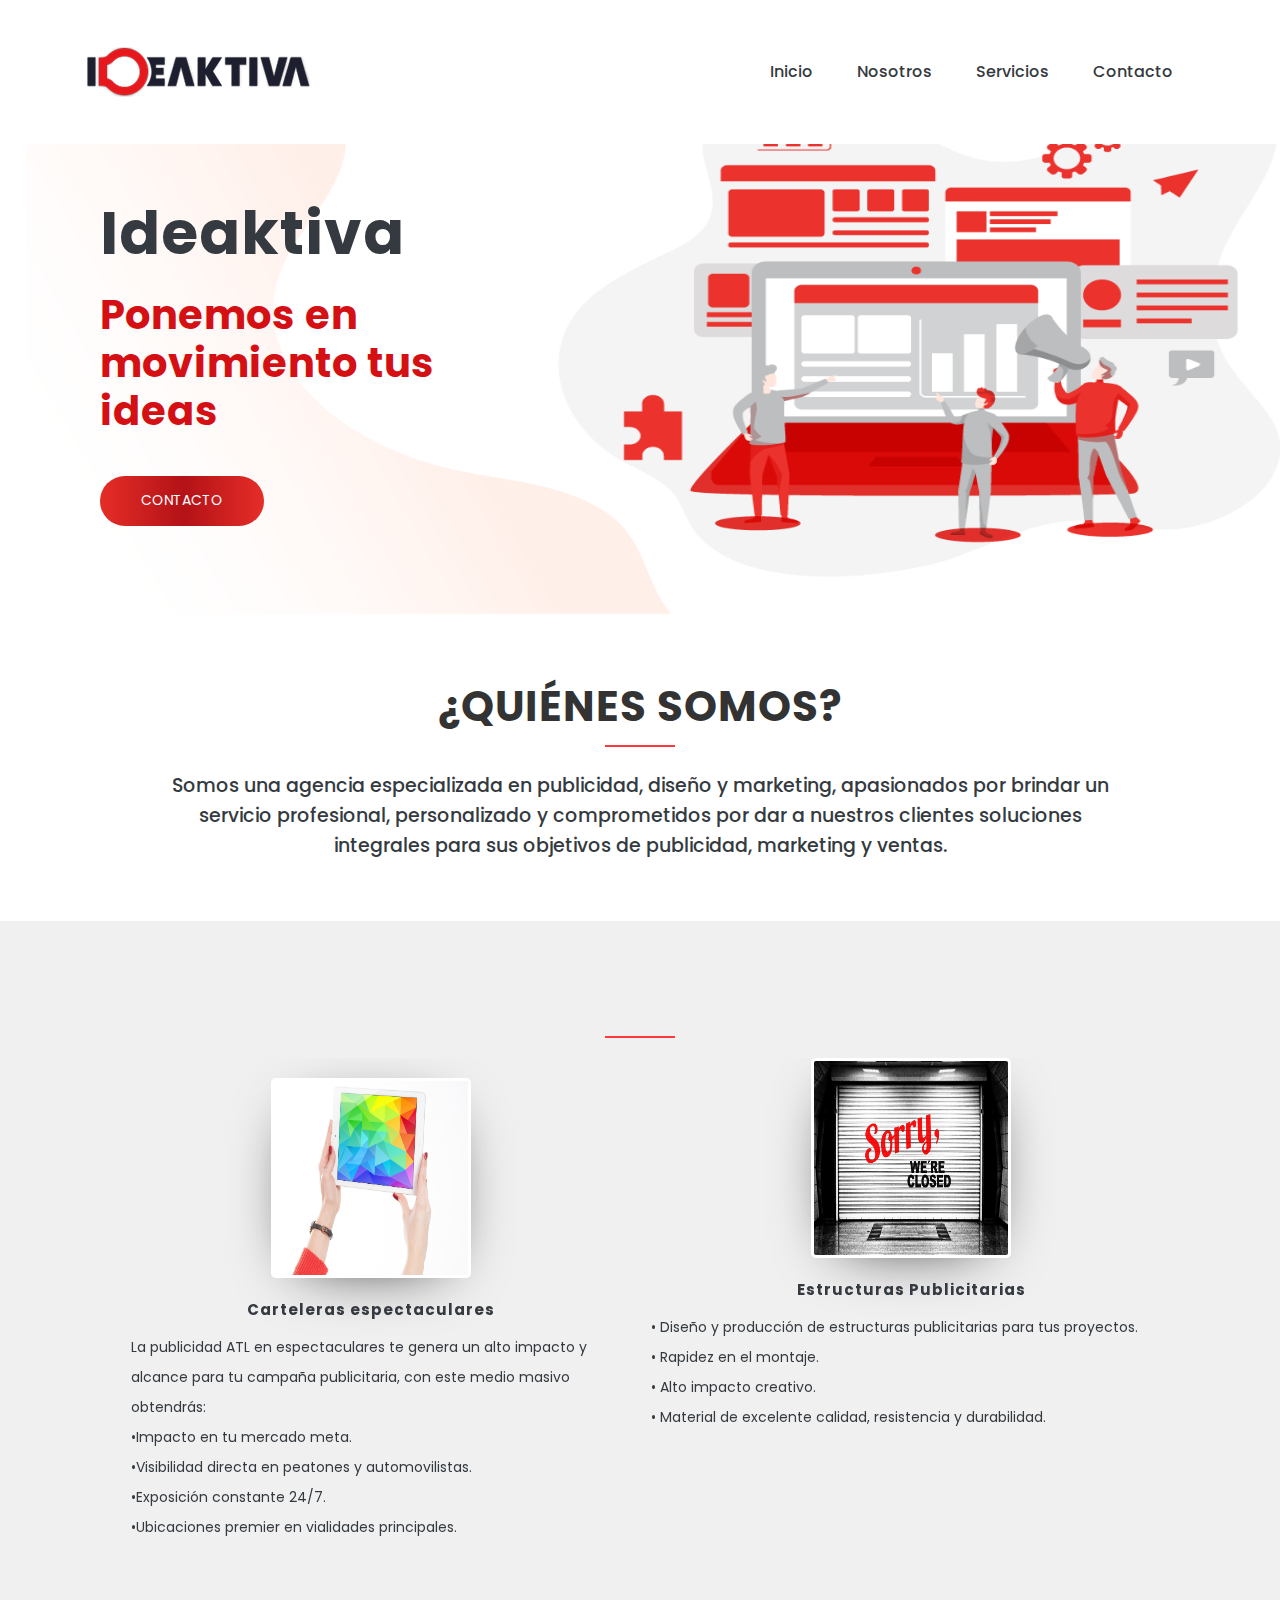
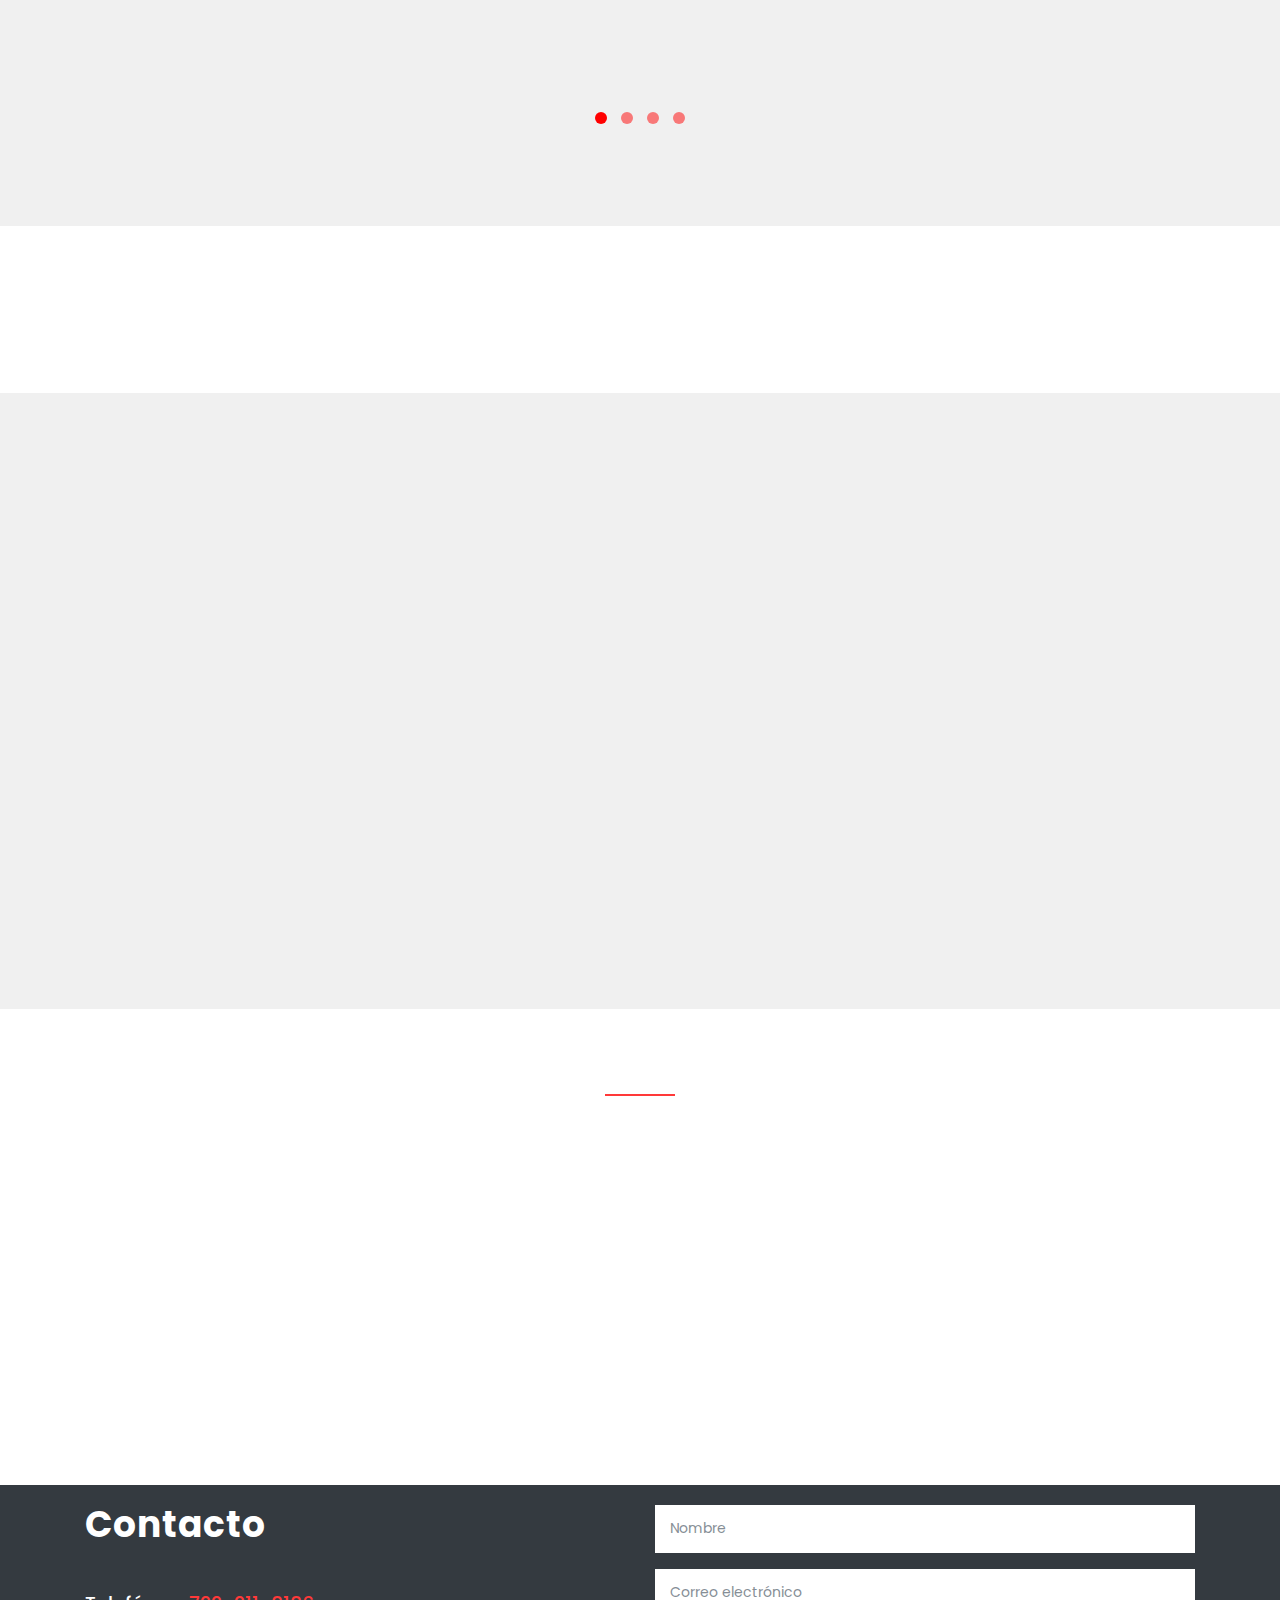
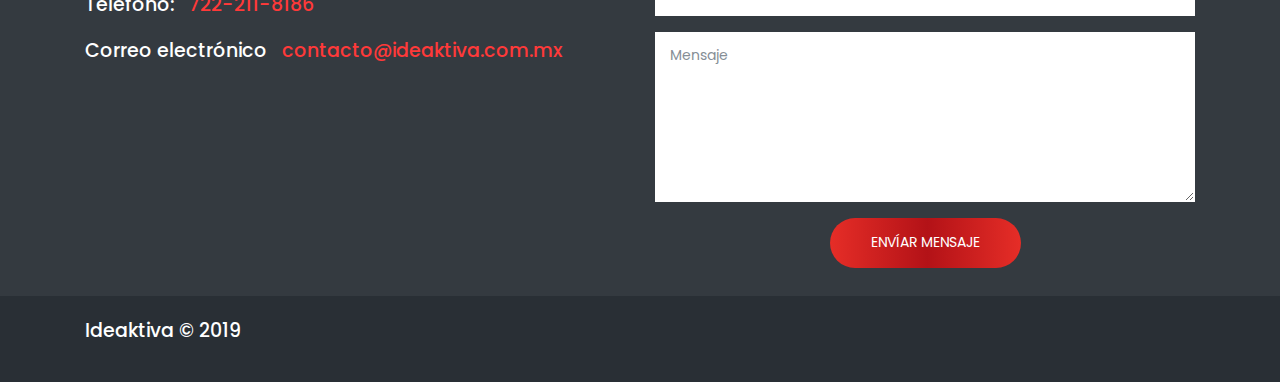
==== commit a72534a1: "241019IV" ====
--- a/index.html
+++ b/index.html
@@ -311,9 +311,9 @@
                   <div class="col-md-3 col-sm-3">
                     <div class="item-boxes wow fadeInDown" data-wow-delay="0.2s">
                       <div class="icon">
-                        <i class="lnr lnr-hand"></i>
-                      </div>
-                      <h4 class="text-dark">Compromiso</h4>
+                        <i class="lnr lnr-clock"></i>
+                      </div>
+                      <h4 class="text-dark">Entrega a Tiempo</h4>
                       <p class="card-text text-dark">Tu tiempo es importante para nosotros, es el respeto a tu proyecto y empresa,
                           por lo tanto el entregar a tiempo para que nuestro servicio funcione 360 grados, es un compromiso.</p>
                       </div>
@@ -321,7 +321,7 @@
                   <div class="col-md-3 col-sm-3">
                     <div class="item-boxes wow fadeInDown" data-wow-delay="0.6s">
                       <div class="icon">
-                        <i class="lnr lnr-thumbs-up"></i> 
+                        <i class="lnr lnr-thumbs-up"></i>
                       </div>
                       <h4 class="text-dark">Calidad</h4>
                       <p class="card-text text-dark">En Ideaktiva la gestión de calidad es una directriz en cada una de nuestras actividades,
@@ -362,36 +362,49 @@
                     <div class="row values-tables" data-wow-duration="1000ms" data-wow-delay="0.3s">
                       <div class="col-md-4 col-sm-6 col-xs-12">
                           <div class="item-boxes wow fadeInDown" data-wow-delay="0.2s">
-                        <div class="values-table">
-                            <div class="values bg-white">
-                              <br>
-                                <h2 class="text-dark">Entrega a Tiempo </h2>
+                              <div class="values">
+                                  <div class="values bg-white">
+                                    <br>
+                            <div class="picture-icon">
+                              <img src="img/shirt.png" alt="" width="42" height="42"class="icon-picture"> 
+                            </div>
+                            <br>
+                                <h2 class="text-dark text-center">Compromiso </h2>
+                                <br>
                              <p class="card-text-2 text-dark">Tu tiempo es importante para nosotros, es el respeto a tu proyecto y empresa,
                                 por lo tanto el entregar a tiempo para que nuestro servicio funcione 360 grados, es un compromiso.</p>
                           </div>
                           </div>
                           </div>
-                      </div>
-            
+                      </div>          
                       <div class="col-md-4 col-sm-6 col-xs-12">
                           <div class="item-boxes wow fadeInDown" data-wow-delay="0.2s">
-                          <div class="values-table bg-danger">
                               <div class="values">
-                                <br>
-                                 <h2 class="text-white">Responsabilidad</h2>
-                               <p class="card-text-2 text-white">Adquirimos tu confianza para resolver
+                                  <div class="values bg-white">
+                                    <br>
+                            <div class="picture-icon">
+                              <img src="img/resp.png" alt="" width="42" height="42"class="icon-picture"> 
+                            </div>
+                            <br>
+                                 <h2 class="text-dark text-center">Responsabilidad</h2>
+                                 <br>
+                               <p class="card-text-2 text-dark">Adquirimos tu confianza para resolver
                                   necesidades con un alto profesionalismo, respeto y coherencia de acciones.</p>
                             </div>
                             </div>
                             </div>
                         </div>
-
                          <div class="col-md-4 col-sm-6 col-xs-12">
                             <div class="item-boxes wow fadeInDown" data-wow-delay="0.2s">
-                            <div class="values-table">
-                                <div class="values bg-white">
-                                  <br>
-                                   <h2 class="text-dark">Honestidad</h2>
+                                <div class="values">
+                                    <div class="values bg-white">
+                                      <br>
+                              <div class="picture-icon">
+                                <img src="img/hon.png" alt="" width="42" height="42"class="icon-picture"> 
+                              </div>
+                              <br>
+                                   <h2 class="text-dark text-center">Honestidad</h2>
+                                   <br>
                                  <p class="card-text-2 text-dark">Ser transparentes con los clientes nos ha forjado la credibilidad de nuestro trabajo.</p>
                               </div>
                               </div>
@@ -410,7 +423,7 @@
                         <h3 class="contact-title text-white">Contacto</h3>
                         <div class="contact-address text-white">
                           <p class="phone text-white">Telefóno: <span>722-211-8186</span></p>
-                          <p class="email text-white">Correo electrónico: <span>contacto@ideaktiva.com.mx
+                          <p class="email text-white">Correo electrónico <span>contacto@ideaktiva.com.mx
                               </span></p>
                         </div>
                       </div>
--- a/css/main.css
+++ b/css/main.css
@@ -24,13 +24,13 @@
   font-size: 15px;
   font-weight: 500;
   line-height: 36px;
-  padding: 38px 0;
+  padding: 28px 15px 0 15px;
 }
 .card-text-2{
   font-size: 15px;
   font-weight: 500;
   line-height: 36px;
-  padding: 38px;
+  padding: 0px;
 }
 
 
@@ -56,6 +56,8 @@
   font-size: 28px;
   font-weight: 700;
   letter-spacing: 1px;
+  padding: 0 10px;
+  text-align: center;
 }
 
 ul {
@@ -598,7 +600,7 @@
 /* ==========================================================================
   5. Services section
    ========================================================================== */
-.item-boxes {
+   .item-boxes {
   text-align: center;
   padding: 0px 15px;
   margin-bottom: 15px;
@@ -667,6 +669,14 @@
   -webkit-box-shadow: 0px 13px 64px -31px rgba(0,0,0,1);
 -moz-box-shadow: 0px 13px 64px -31px rgba(0,0,0,1);
 box-shadow: 0px 13px 64px -31px rgba(0,0,0,1);
+
+}
+.picture-icon :hover{
+  font-size: 26px;
+  line-height: 60px;
+  color: #FF3939;
+  
+
 
 }
 
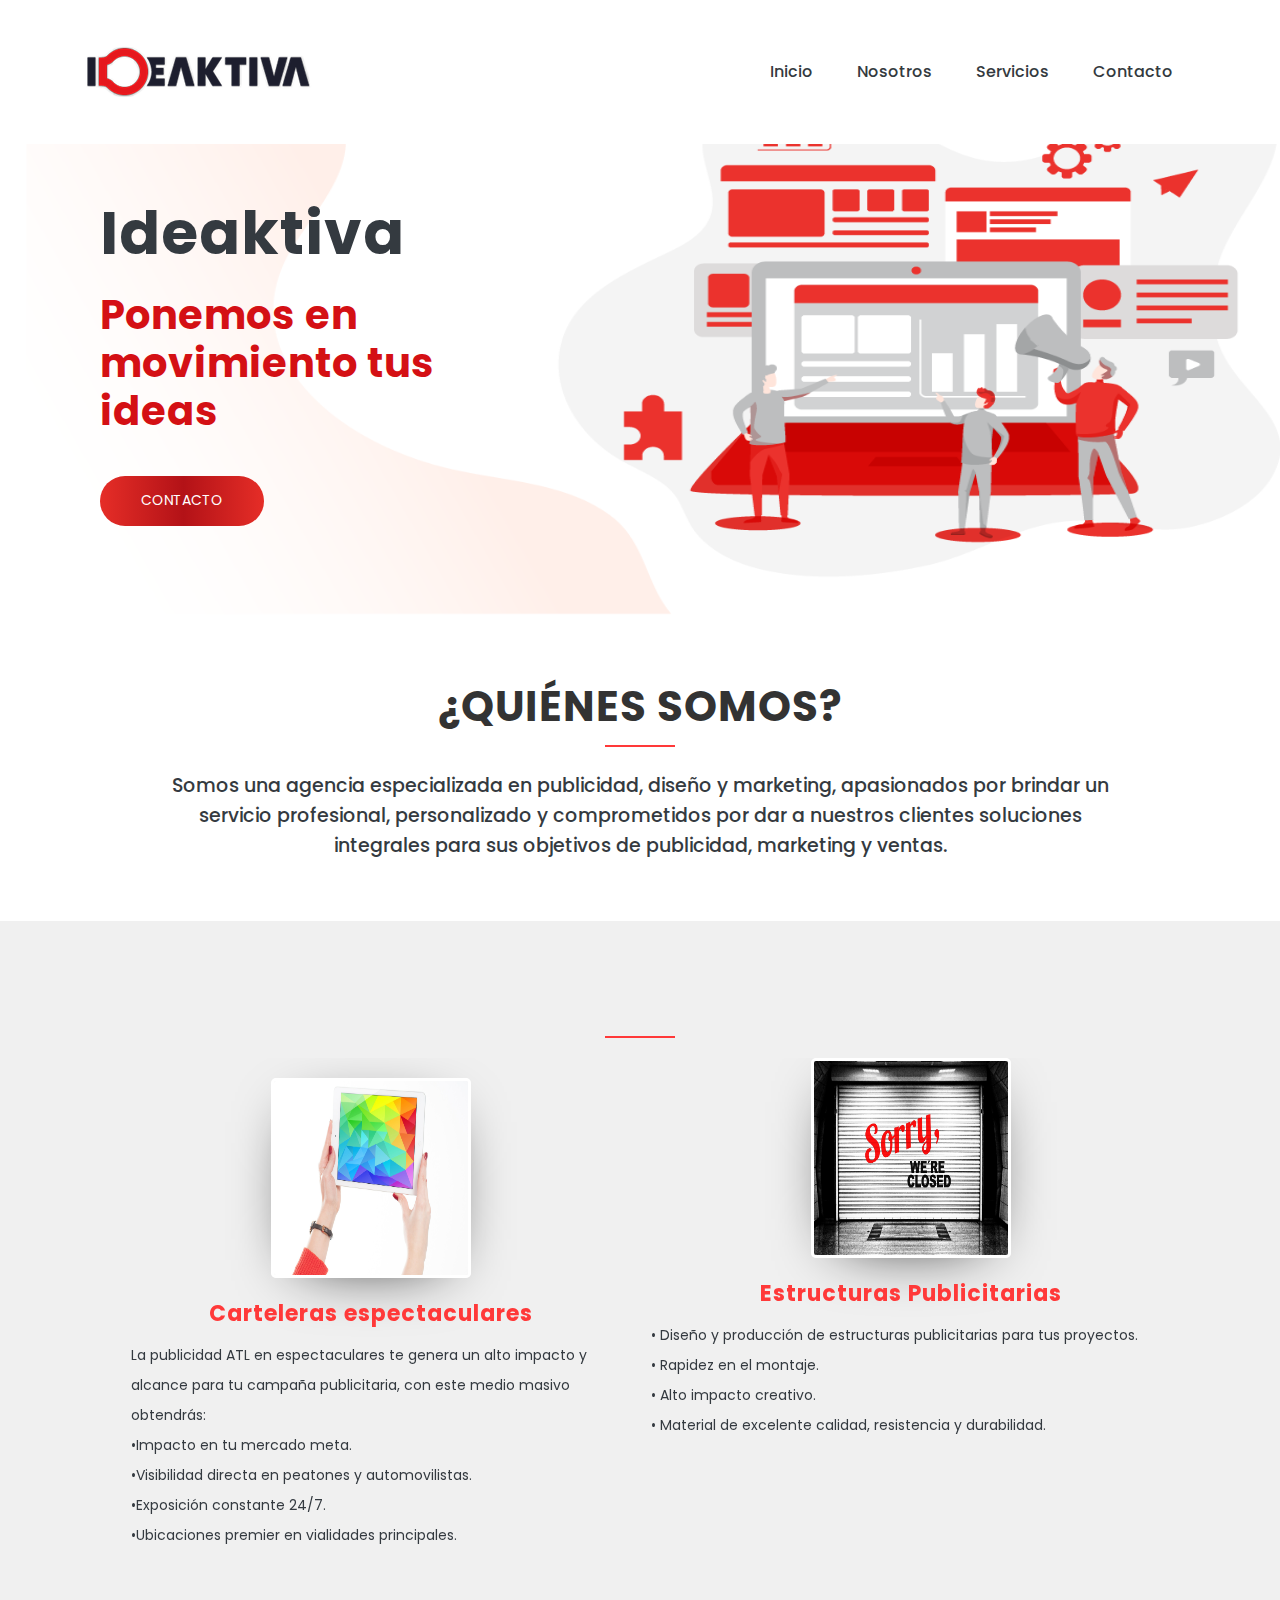
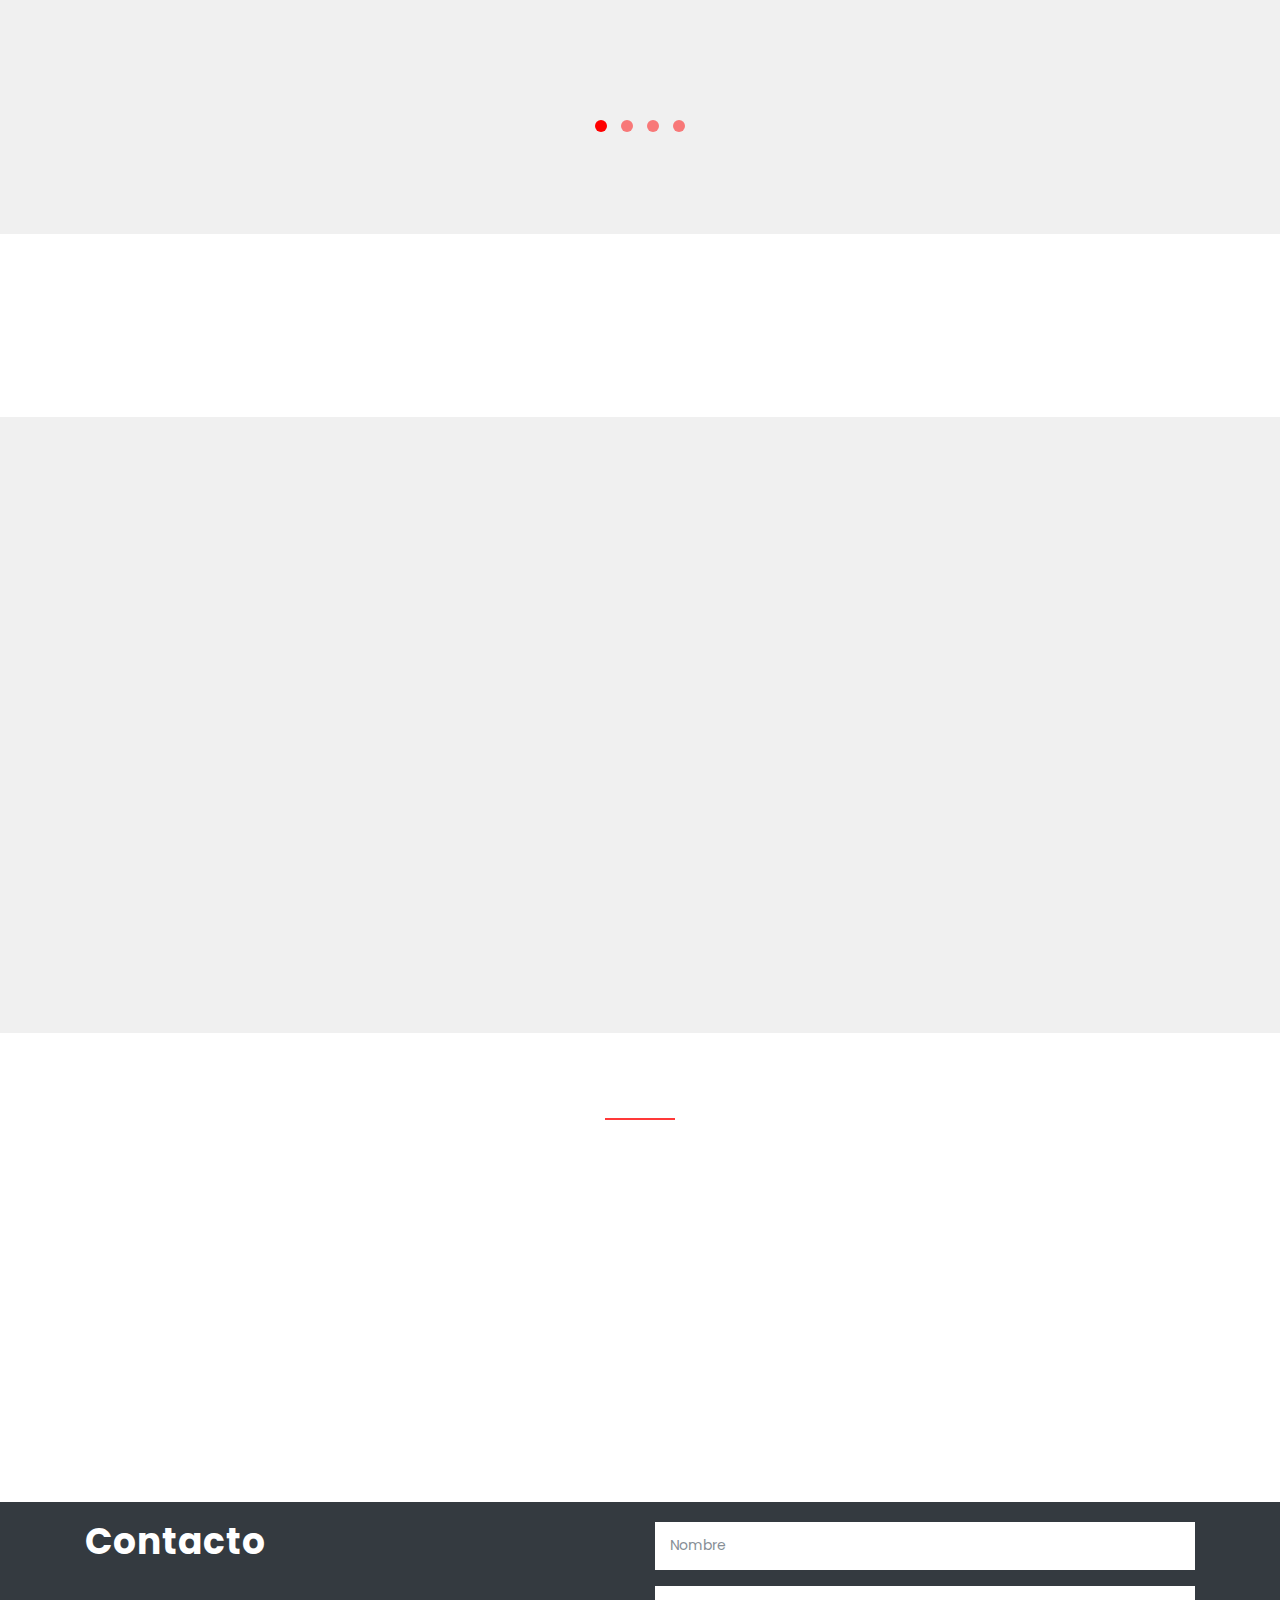
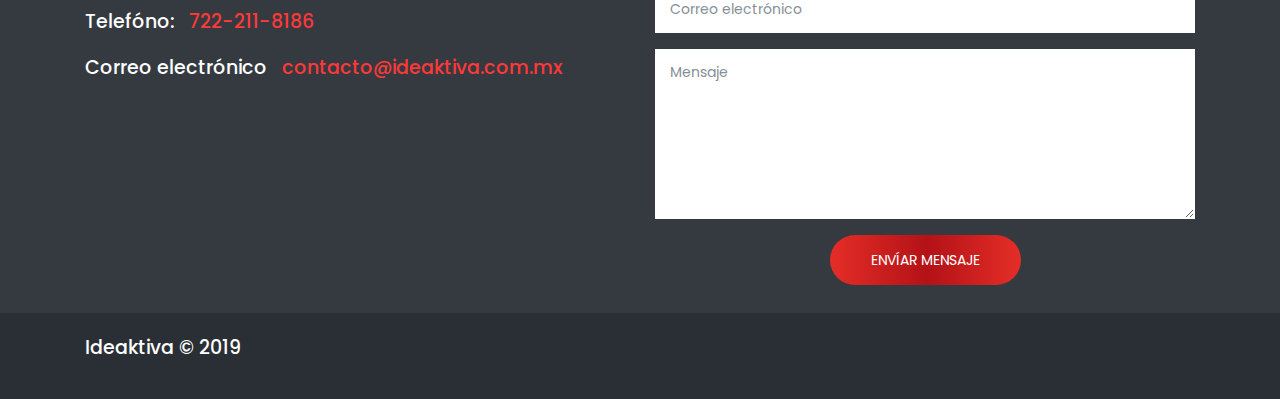
==== commit 440e1e9c: "241019II" ====
--- a/index.html
+++ b/index.html
@@ -123,7 +123,7 @@
                         <img src="img/im.jpg" alt="Carteleras espectaculares" />
                         <div class="service-text">
                           <br>
-                          <h3 class="text-dark">Carteleras espectaculares</h3>
+                          <h5 class="service-title">Carteleras espectaculares</h5>
                           <p class="service-text text-left text-dark">La publicidad ATL en espectaculares te genera un alto impacto y alcance para
                              tu campaña publicitaria, con este medio masivo obtendrás: <br>
                               •Impacto en tu mercado meta. <br>
@@ -137,7 +137,7 @@
                         <img src="img/ce.jpg" alt="Estructuras publicitarias" />
                         <div class="service-text">
                           <br>
-                          <h3 class="text-dark">Estructuras Publicitarias</h3>
+                          <h5 class="service-title">Estructuras Publicitarias</h5>
                           <p class="service-text text-left text-dark">
                             • Diseño y producción de estructuras publicitarias para tus proyectos. <br>
                             • Rapidez en el montaje. <br>
@@ -151,7 +151,7 @@
                         <img src="img/ce.jpg" alt="Publicidad en Autobuses" />
                         <div class="service-text">
                           <br>
-                          <h3 class="text-dark">Publicidad en Autobuses</h3>
+                          <h5 class="service-title">Publicidad en Autobuses</h5>
                           <p class="service-text text-left text-dark"> 
                               • Publicidad en autobuses urbanos con cobertura nacional. <br>
                               • Alto impacto y alcance por ser un medio masivo. <br>
@@ -168,7 +168,7 @@
                         <img src="img/ce.jpg" alt="Publicidad en Vallas Móviles" />
                         <div class="service-text">
                           <br>
-                          <h3 class="text-dark">Publicidad en Vallas Móviles</h3>
+                          <h5 class="service-title">Publicidad en Vallas Móviles</h5>
                           <p class="service-text text-left text-dark">
                               • Publicidad con valla en movimiento por toda la ciudad o en zonas exclusivas donde prefieras que tenga presencia tu campaña. <br>
                               • Alto impacto y gran alcance por ser un medio masivo. <br>
@@ -184,7 +184,7 @@
                         <img src="img/ce.jpg" alt="Impresión" />
                         <div class="service-text">
                           <br>
-                          <h3 class="text-dark">Impresión</h3>
+                          <h5 class="service-title">Impresión</h5>
                           <p class="service-text text-left text-dark">Contamos con la mejor calidad y servicio en impresión
                              de gran formato, alta resolución para materiales convencionales, así como para materiales
                               rígidos; con la finalidad de satisfacer las necesidades de tus proyectos.</p>
@@ -212,7 +212,7 @@
                         <img src="img/ce.jpg" alt="Branding" />
                         <div class="service-text">
                           <br>
-                          <h3 class="text-dark">Branding</h3>
+                          <h5 class="service-title">Branding</h5>
                           <p class="service-text text-left text-dark">Si eres emprendedor ¡en Ideaktiva te ayudamos a crear
                              tu nueva marca! o bien, te ayudamos a actualizar tus marcas existentes para desarrollar
                               estratégicamente tu diferenciación y posicionamiento en el mercado, formando así lazos
@@ -240,7 +240,7 @@
                         <img src="img/ce.jpg" alt="Diseño Web" />
                         <div class="service-text">
                           <br>
-                          <h3 class="text-dark">Diseño Web</h3>
+                          <h5 class="service-title">Diseño Web</h5>
                           <p class="service-text text-left text-dark">¡Diseñamos la plataforma ideal para tus necesidades!
                             Te ayudamos a integrar tu marca o empresa a las nuevas tecnologías, generando la atracción 
                             del mercado para obtener una óptima experiencia del usuario con el reconocimiento de tu
@@ -269,7 +269,7 @@
                         <img src="img/ce.jpg" alt="Marketing Digital" />
                         <div class="service-text">
                           <br>
-                          <h3 class="text-dark">Marketing Digital</h3>
+                          <h5 class="service-title">Marketing Digital</h5>
                           <p class="service-text text-left text-dark ">Actualmente, el uso de las redes sociales potencializan
                              tus acciones de marketing digital para encontrar a tu cliente ideal y mantenerte presente en su día a día. <br>
                              En Ideaktiva podemos ayudarte a usar los canales sociales de manera atractiva, creativa y sofisticada 
@@ -288,11 +288,11 @@
         </div>       
     </section> 
 
-    <section id="our" class="section wow fadeIn"data-wow-duration="1500ms" data-wow-delay="0.3s">
+    <section id="our" class="section bg-danger wow fadeIn"data-wow-duration="1500ms" data-wow-delay="0.3s">
         <div class="container">
           <div class="section-header">          
-            <h2 class="section-title wow fadeIn" data-wow-duration="1000ms" data-wow-delay="0.3s">Activa el valor de tu marca</h2>
-            <hr class="lines wow zoomIn" data-wow-delay="0.3s">
+            <h2 class="section-title text-white wow fadeIn" data-wow-duration="1000ms" data-wow-delay="0.3s">Activa el valor de tu marca</h2>
+            <hr class="lines-2 wow zoomIn" data-wow-delay="0.3s">
             <br>
             
         </div>
@@ -369,7 +369,7 @@
                               <img src="img/shirt.png" alt="" width="42" height="42"class="icon-picture"> 
                             </div>
                             <br>
-                                <h2 class="text-dark text-center">Compromiso </h2>
+                                <h5 class="text-dark text-center">Compromiso </h5>
                                 <br>
                              <p class="card-text-2 text-dark">Tu tiempo es importante para nosotros, es el respeto a tu proyecto y empresa,
                                 por lo tanto el entregar a tiempo para que nuestro servicio funcione 360 grados, es un compromiso.</p>
@@ -386,7 +386,7 @@
                               <img src="img/resp.png" alt="" width="42" height="42"class="icon-picture"> 
                             </div>
                             <br>
-                                 <h2 class="text-dark text-center">Responsabilidad</h2>
+                                 <h5 class="text-dark text-center">Responsabilidad</h5>
                                  <br>
                                <p class="card-text-2 text-dark">Adquirimos tu confianza para resolver
                                   necesidades con un alto profesionalismo, respeto y coherencia de acciones.</p>
@@ -403,7 +403,7 @@
                                 <img src="img/hon.png" alt="" width="42" height="42"class="icon-picture"> 
                               </div>
                               <br>
-                                   <h2 class="text-dark text-center">Honestidad</h2>
+                                   <h5 class="text-dark text-center">Honestidad</h5>
                                    <br>
                                  <p class="card-text-2 text-dark">Ser transparentes con los clientes nos ha forjado la credibilidad de nuestro trabajo.</p>
                               </div>
--- a/css/main.css
+++ b/css/main.css
@@ -59,6 +59,15 @@
   padding: 0 10px;
   text-align: center;
 }
+h5{
+  font-family: 'Poppins', sans-serif;
+  font-size: 22px;
+  color: #FF3939;
+  font-weight: 700;
+  letter-spacing: 1px;
+  padding: 0 10px;
+  text-align: center;
+}
 
 ul {
   margin: 0;
@@ -121,6 +130,13 @@
   width: 70px;
   position: relative;
   border-top: 2px solid #FF3939;
+  margin-top: 15px;
+}
+.section-header .lines2 {
+  margin: auto;
+  width: 70px;
+  position: relative;
+  border-top: 2px solid rgb(255, 255, 255);
   margin-top: 15px;
 }
 
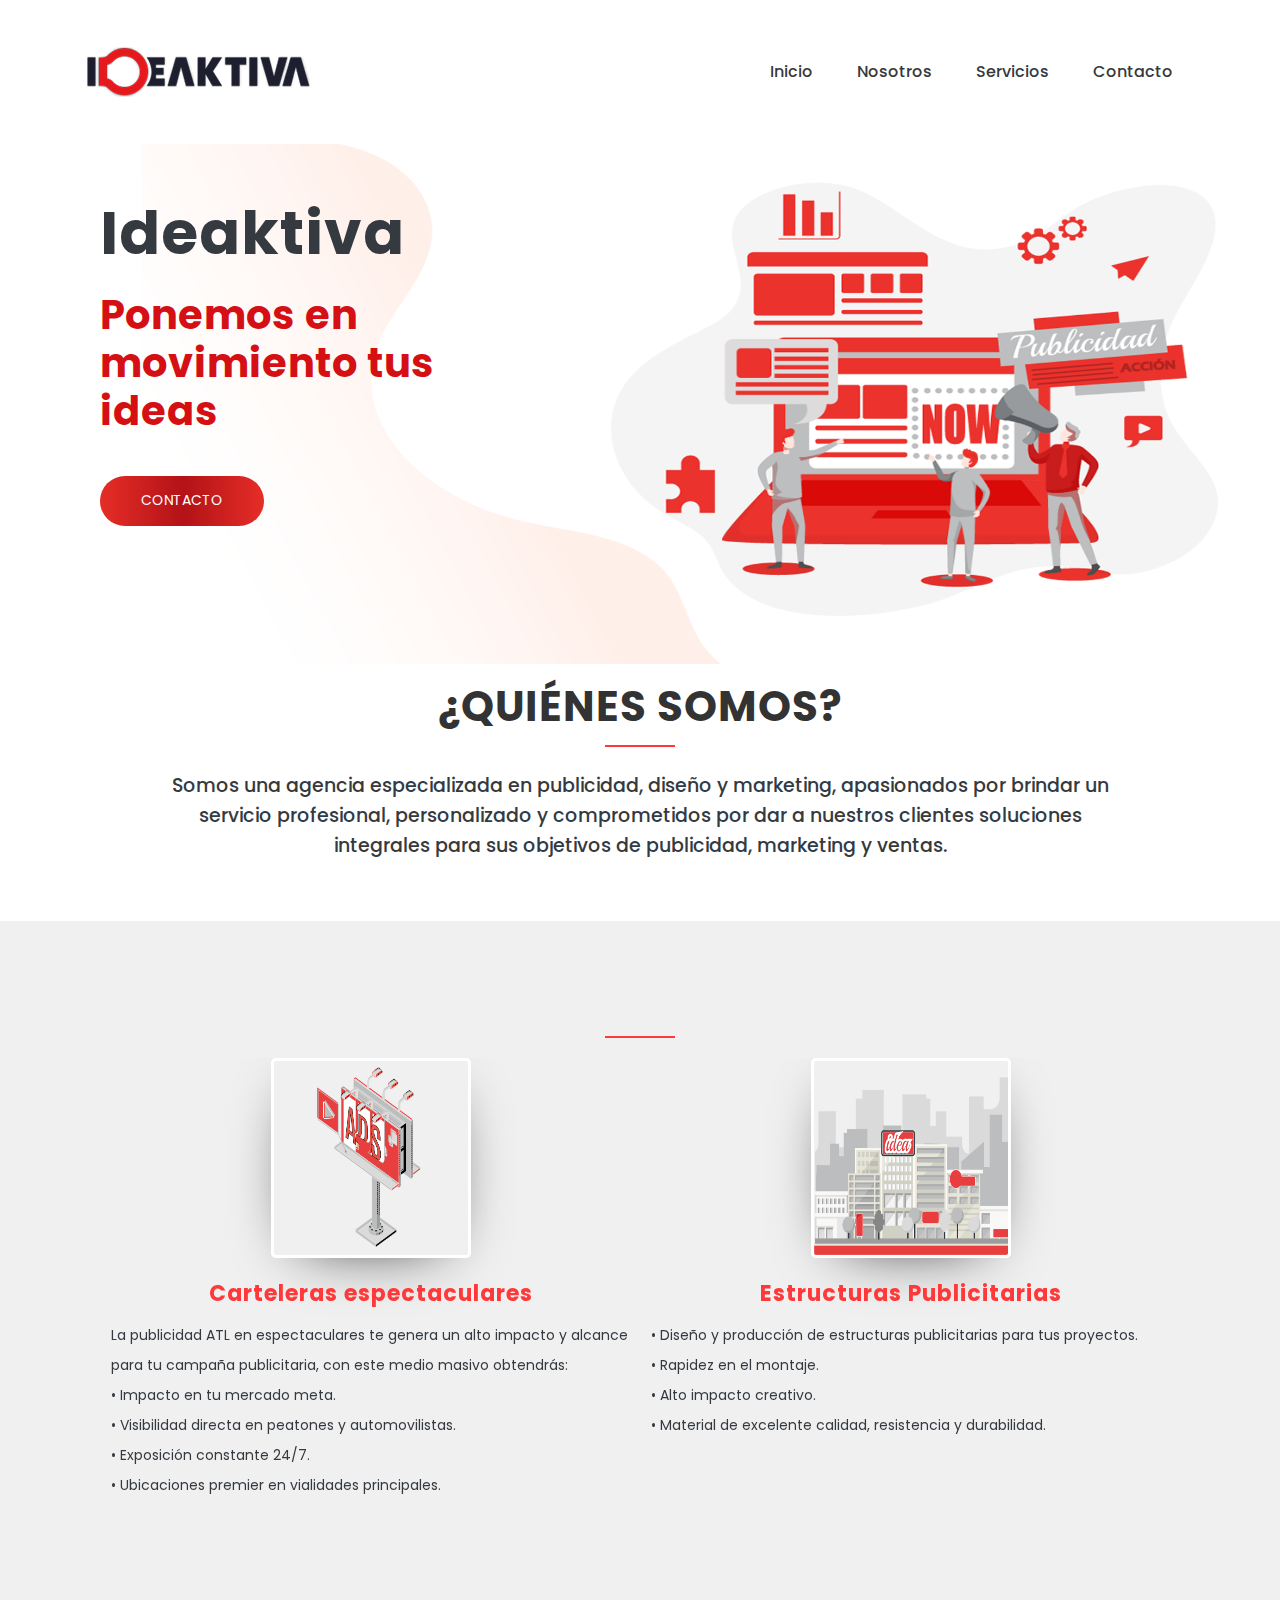
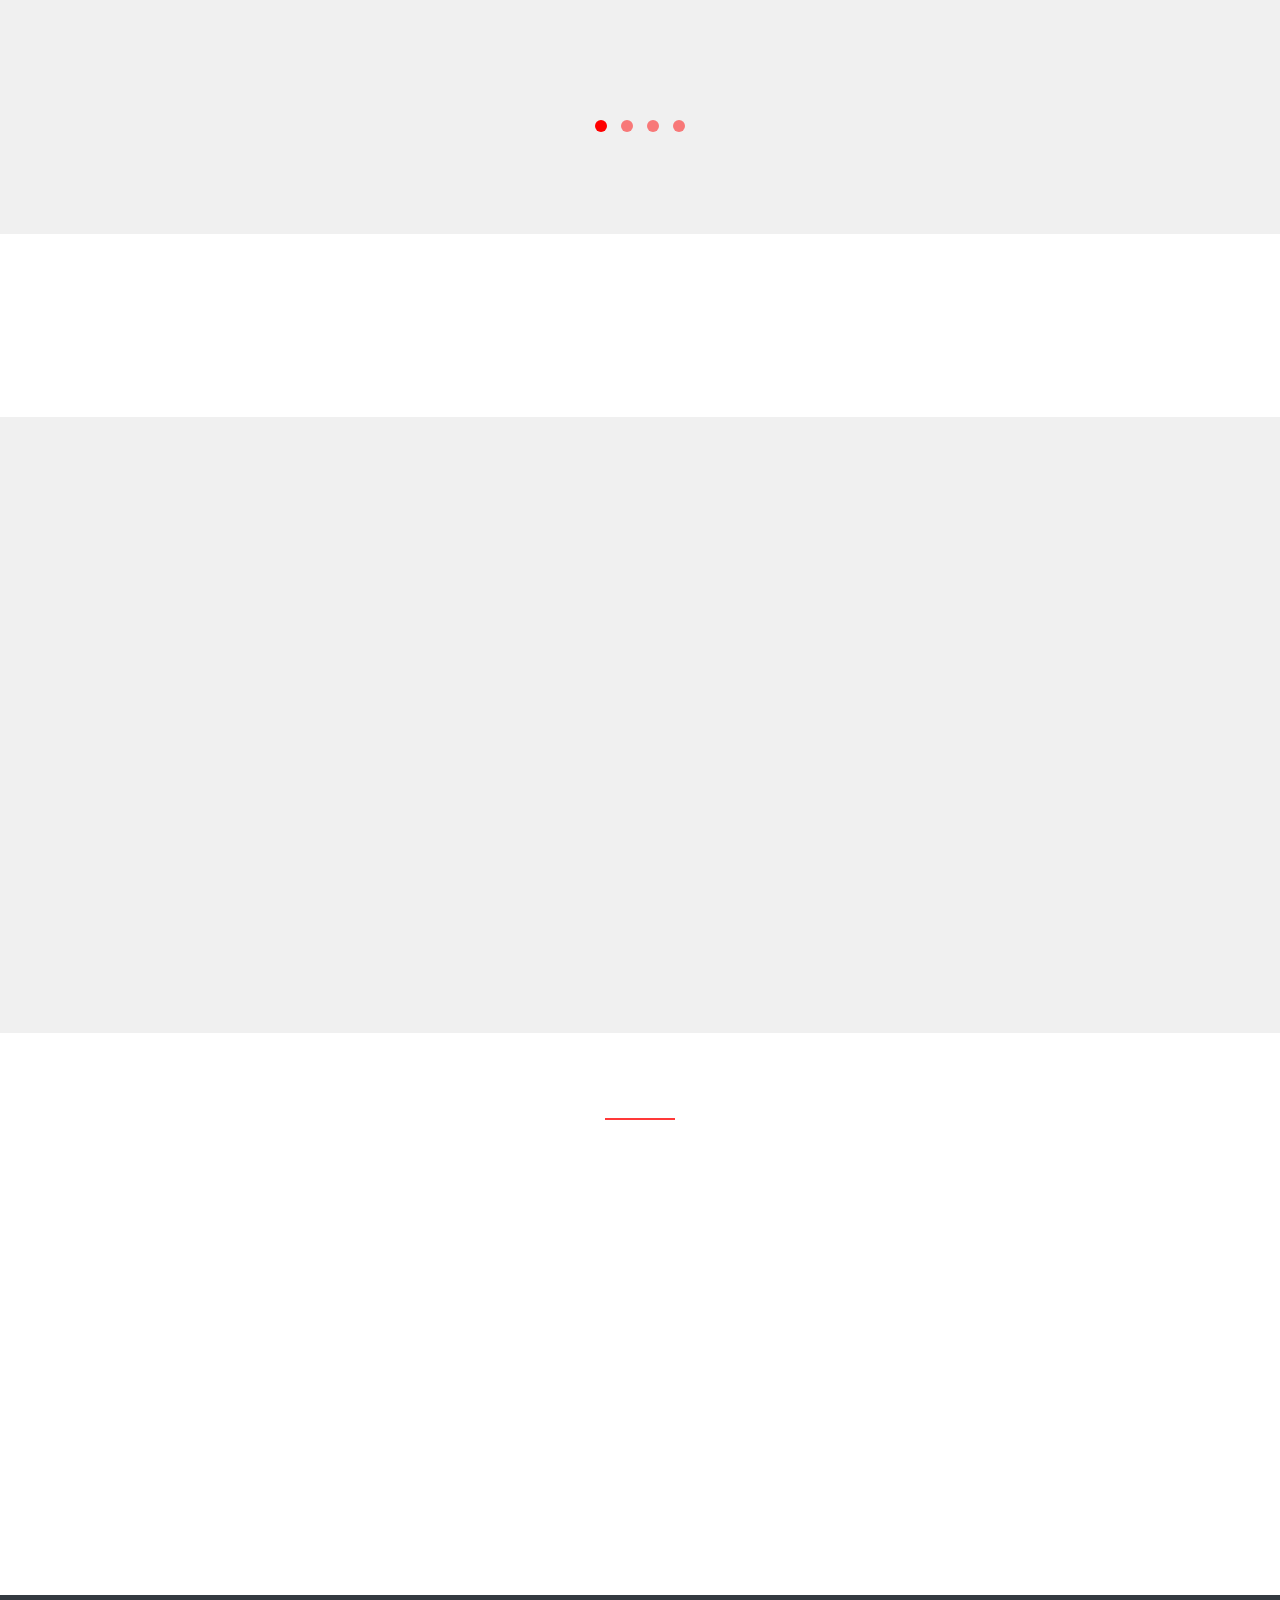
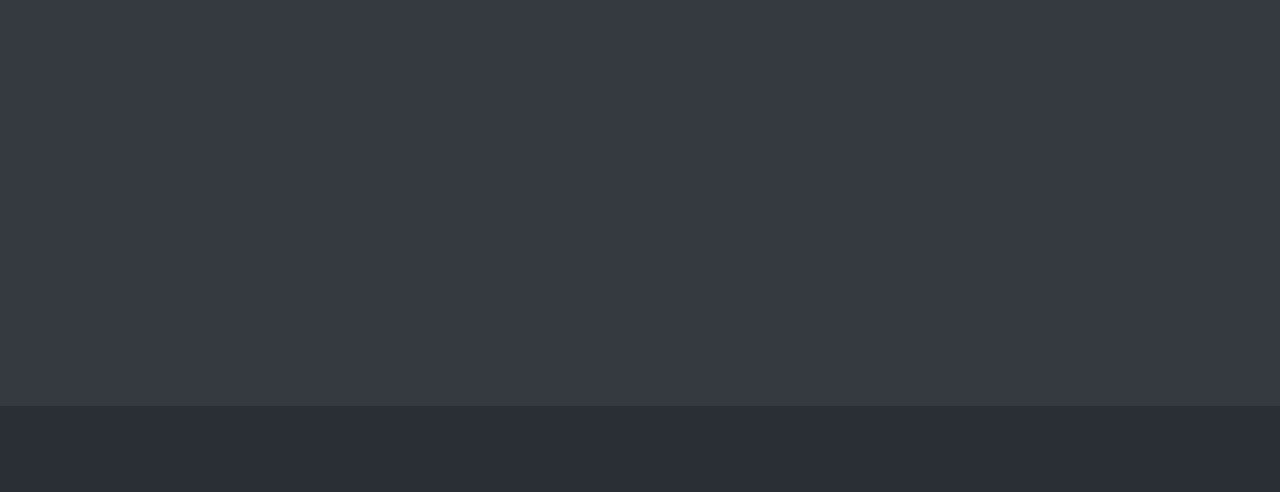
==== commit ff9f7356: "251019I" ====
--- a/index.html
+++ b/index.html
@@ -63,7 +63,7 @@
               <a class="page-scroll" href="#our-features">Nosotros</a>
             </li>
             <li>
-              <a class="page-scroll" href="#services">Servicios</a>
+              <a class="page-scroll" href="#service">Servicios</a>
             </li>
             <li>
               <a class="page-scroll" href="#contact">Contacto</a>
@@ -119,22 +119,22 @@
                 <div class="row justify-content-md-center">
                   <div class="col-md-12">
                     <div class="touch-slider owl-carousel owl-theme">
-                      <div class="service-item card-body">
-                        <img src="img/im.jpg" alt="Carteleras espectaculares" />
+                      <div class="service-item">
+                        <img src="img/ce.png"  alt="Carteleras espectaculares"/>
                         <div class="service-text">
                           <br>
                           <h5 class="service-title">Carteleras espectaculares</h5>
                           <p class="service-text text-left text-dark">La publicidad ATL en espectaculares te genera un alto impacto y alcance para
                              tu campaña publicitaria, con este medio masivo obtendrás: <br>
-                              •Impacto en tu mercado meta. <br>
-                              •Visibilidad directa en peatones y automovilistas. <br>
-                              •Exposición constante 24/7. <br>
-                              •Ubicaciones premier en vialidades principales. <br>
-                              </p>
-                        </div>
-                      </div>
-                      <div class="service-item">
-                        <img src="img/ce.jpg" alt="Estructuras publicitarias" />
+                              • Impacto en tu mercado meta. <br>
+                              • Visibilidad directa en peatones y automovilistas. <br>
+                              • Exposición constante 24/7. <br>
+                              • Ubicaciones premier en vialidades principales. <br>
+                              </p>
+                        </div>
+                      </div>
+                      <div class="service-item">
+                        <img src="img/ep.png"  alt="Estructuras publicitarias" class="img-fluid" width="200" height="200" />
                         <div class="service-text">
                           <br>
                           <h5 class="service-title">Estructuras Publicitarias</h5>
@@ -148,7 +148,7 @@
                         </div>
                       </div>
                       <div class="service-item">
-                        <img src="img/ce.jpg" alt="Publicidad en Autobuses" />
+                        <img src="img/bus.png" alt="Publicidad en Autobuses" />
                         <div class="service-text">
                           <br>
                           <h5 class="service-title">Publicidad en Autobuses</h5>
@@ -158,30 +158,30 @@
                               • Exposición en circulación de 16 horas continuas al día. <br>
                               • Máxima segmentación geográfica por rutas y zonas de interés. <br>
                               • Infinitas posibilidades creativas que permite la estructura del autobús. <br> 
-                              • Gran visibilidad directa y permanencia en las mentes de peatones y automovilistas. <br> 
+                              • Gran visibilidad directa y permanencia en las mentes de peatones y &nbsp; &nbsp; &nbsp;&nbsp;automovilistas. <br> 
                               • Exposición de su marca por toda la ciudad. <br>
                               • Eficiencia en logística: Estrategia, Diseño, Producción, Operación. <br>
                               </p>
                         </div>
                       </div>
                       <div class="service-item">
-                        <img src="img/ce.jpg" alt="Publicidad en Vallas Móviles" />
+                        <img src="img/vm.png" alt="Publicidad en Vallas Móviles" />
                         <div class="service-text">
                           <br>
                           <h5 class="service-title">Publicidad en Vallas Móviles</h5>
                           <p class="service-text text-left text-dark">
-                              • Publicidad con valla en movimiento por toda la ciudad o en zonas exclusivas donde prefieras que tenga presencia tu campaña. <br>
+                              • Publicidad con valla en movimiento por toda la ciudad o en zonas &nbsp; &nbsp; &nbsp; &nbsp;&nbsp;exclusivas donde prefieras que tenga presencia tu campaña. <br>
                               • Alto impacto y gran alcance por ser un medio masivo. <br>
                               • Exposición en circulación de 8 horas continuas al día. <br>
                               • Máxima segmentación geográfica por rutas y zonas de interés. <br>
-                              • Gran visibilidad directa y permanencia en las mentes de peatones y automovilistas. <br>
+                              • Gran visibilidad directa y permanencia en las mentes de peatones y &nbsp;&nbsp;&nbsp;automovilistas. <br>
                               • Adicional, manejo de perifoneo para anunciar tus campañas o eventos. <br>
                               
                               </p>
                         </div>
                       </div>
                       <div class="service-item">
-                        <img src="img/ce.jpg" alt="Impresión" />
+                        <img src="img/pr.png" alt="Impresión" />
                         <div class="service-text">
                           <br>
                           <h5 class="service-title">Impresión</h5>
@@ -209,7 +209,7 @@
                         </div>
                       </div>
                       <div class="service-item">
-                        <img src="img/ce.jpg" alt="Branding" />
+                        <img src="img/br.png" alt="Branding" />
                         <div class="service-text">
                           <br>
                           <h5 class="service-title">Branding</h5>
@@ -221,13 +221,13 @@
                               <div class="container">
                                   <div class="row">
                                     <div class="col"><p class="text-left text-dark">
-                                        • Naming: Creación del nombre de tu marca que enlace con 
-                                         éxito la estrategia corporativa.
+                                        • Naming: Creación del nombre &nbsp;&nbsp;de tu marca que enlace con 
+                                        &nbsp;&nbsp;éxito la estrategia &nbsp;&nbsp;corporativa.
                                          • Promocionales. <br>
                                          </p>
                                     </div>
                                     <div class="col"><p class="text-left text-dark">
-                                        • Diseño de imagen corporativa. <br>
+                                        • Diseño de imagen &nbsp;&nbsp;corporativa. <br>
                                         • Diseño de empaques. <br>
                                         • Diseño editorial / impresos. <br>
                                         </p>
@@ -237,7 +237,7 @@
                         </div>
                       </div>
                       <div class="service-item">
-                        <img src="img/ce.jpg" alt="Diseño Web" />
+                        <img src="img/web.png" alt="Diseño Web" />
                         <div class="service-text">
                           <br>
                           <h5 class="service-title">Diseño Web</h5>
@@ -250,15 +250,15 @@
                                   <div class="row">
                                     <div class="col"><p class="text-left text-dark">
                                         •	Diseño de sitios web. <br>
-                                        •	Diseño y programación de apps. <br>
-                                        •	Diseño de tienda on-line (ecommerce). <br>
+                                        •	Diseño y programación de &nbsp;&nbsp;apps. <br>
+                                        •	Diseño de tienda on-line &nbsp;&nbsp;(ecommerce). <br>
                                         •	Diseño de Blog. <br>
-                                        •	Posicionamiento en buscadores.
+                                        •	Posicionamiento en &nbsp;&nbsp;buscadores.
                                          </p>
                                     </div>
                                     <div class="col"><p class="text-left text-dark">
-                                        •	Analítica web donde puedes conocer en tiempo real qué está sucediendo
-                                         en tu página con respecto a la audiencia, para así plasmarlo de manera cuantificable.
+                                        •	Analítica web donde puedes &nbsp;&nbsp;conocer en tiempo real qué &nbsp;&nbsp;está sucediendo
+                                         en tu página &nbsp;&nbsp;con respecto a la audiencia, &nbsp;&nbsp;para así plasmarlo de &nbsp;&nbsp;manera cuantificable.
                                         </p>
                                     </div>
                                   </div>  
@@ -266,7 +266,7 @@
                         </div>
                       </div>
                       <div class="service-item">
-                        <img src="img/ce.jpg" alt="Marketing Digital" />
+                        <img src="img/mk.png" alt="Marketing Digital" />
                         <div class="service-text">
                           <br>
                           <h5 class="service-title">Marketing Digital</h5>
@@ -362,8 +362,8 @@
                     <div class="row values-tables" data-wow-duration="1000ms" data-wow-delay="0.3s">
                       <div class="col-md-4 col-sm-6 col-xs-12">
                           <div class="item-boxes wow fadeInDown" data-wow-delay="0.2s">
-                              <div class="values">
-                                  <div class="values bg-white">
+                              <div class="values-table bg-white">
+                                  <div class="values-tables ">
                                     <br>
                             <div class="picture-icon">
                               <img src="img/shirt.png" alt="" width="42" height="42"class="icon-picture"> 
@@ -379,16 +379,16 @@
                       </div>          
                       <div class="col-md-4 col-sm-6 col-xs-12">
                           <div class="item-boxes wow fadeInDown" data-wow-delay="0.2s">
-                              <div class="values">
-                                  <div class="values bg-white">
+                              <div class="values-table bg-danger">
+                                  <div class="values ">
                                     <br>
                             <div class="picture-icon">
                               <img src="img/resp.png" alt="" width="42" height="42"class="icon-picture"> 
                             </div>
                             <br>
-                                 <h5 class="text-dark text-center">Responsabilidad</h5>
+                                 <h5 class="text-white text-center">Responsabilidad</h5>
                                  <br>
-                               <p class="card-text-2 text-dark">Adquirimos tu confianza para resolver
+                               <p class="card-text-2 text-white">Adquirimos tu confianza para resolver
                                   necesidades con un alto profesionalismo, respeto y coherencia de acciones.</p>
                             </div>
                             </div>
@@ -396,8 +396,8 @@
                         </div>
                          <div class="col-md-4 col-sm-6 col-xs-12">
                             <div class="item-boxes wow fadeInDown" data-wow-delay="0.2s">
-                                <div class="values">
-                                    <div class="values bg-white">
+                                <div class="values-table bg-white">
+                                    <div class="values-details">
                                       <br>
                               <div class="picture-icon">
                                 <img src="img/hon.png" alt="" width="42" height="42"class="icon-picture"> 
@@ -420,10 +420,10 @@
                   <div class="row">     
                     <div class="col-lg-6 col-sm-6 col-xs-12">
                       <div class="contact-us">
-                        <h3 class="contact-title text-white">Contacto</h3>
+                        <h3 class="contact-title text-white wow fadeIn"data-wow-duration="1500ms" data-wow-delay="0.3s" >Contacto</h3>
                         <div class="contact-address text-white">
-                          <p class="phone text-white">Telefóno: <span>722-211-8186</span></p>
-                          <p class="email text-white">Correo electrónico <span>contacto@ideaktiva.com.mx
+                          <p class="phone text-white wow fadeInDown" data-wow-delay="0.4s">Telefóno: <span>722-211-8186</span></p>
+                          <p class="email text-white wow fadeInDown" data-wow-delay="0.6s">Correo electrónico: <span>contacto@ideaktiva.com.mx
                               </span></p>
                         </div>
                       </div>
@@ -434,23 +434,23 @@
                           <div class="row">
                             <div class="col-md-12">
                               <div class="form-group">
-                                <input type="text" class="form-control" id="name" name="name" placeholder="Nombre" required data-error="Ingrese el nombre">
+                                <input type="text" class="form-control wow fadeInDown" data-wow-delay="0.5s" id="name" name="name" placeholder="Nombre" required data-error="Ingrese el nombre">
                                 <div class="help-block with-errors"></div>
                               </div>                                 
                             </div>
                             <div class="col-md-12">
                               <div class="form-group">
-                                <input type="text" placeholder="Correo electrónico" id="email" class="form-control" name="name" required data-error="Ingrese su correo">
+                                <input type="text" placeholder="Correo electrónico" id="email" class="form-control wow fadeInDown" data-wow-delay="0.9s" name="email" required data-error="Ingrese su correo">
                                 <div class="help-block with-errors"></div>
                               </div> 
                             </div>
                             <div class="col-md-12">
                               <div class="form-group"> 
-                                <textarea class="form-control" id="message" placeholder="Mensaje" rows="8" data-error="Escriba su mensaje" required></textarea>
+                                <textarea class="form-control wow fadeInDown" data-wow-delay="1.3s" id="message" placeholder="Mensaje" rows="8" required data-error="Escriba su mensaje" ></textarea>
                                 <div class="help-block with-errors"></div>
                               </div>
                               <div class="submit-button text-center">
-                                <button class="btn btn-common" id="submit" type="submit">Envíar mensaje</button>
+                                <button class="btn btn-common wow fadeInDown" data-wow-delay="1.7s" id="submit" type="submit">Envíar mensaje</button>
                                 <div id="msgSubmit" class="h3 text-center hidden"></div> 
                                 <div class="clearfix"></div> 
                               </div>
@@ -471,7 +471,7 @@
           <div class="col-lg-6 ">
             <ul class="footer-links">
               <li>
-                <p class="text-sm-left text-white">Ideaktiva &copy; 2019</p>
+                <p class="text-sm-left text-white wow fadeInDown" data-wow-delay="2.1s">Ideaktiva &copy; 2019</p>
               </li>
              
             </ul>
--- a/css/main.css
+++ b/css/main.css
@@ -30,7 +30,7 @@
   font-size: 15px;
   font-weight: 500;
   line-height: 36px;
-  padding: 0px;
+  padding: 0 20px;
 }
 
 
@@ -739,7 +739,7 @@
 }
 
 .values-table:hover {
-  box-shadow: 0 0 20px 0 rgba(0, 0, 0, 0.1);
+  box-shadow: 0 0 20px 0 rgba(0, 0, 0, 0.3);
 }
 
 .values-table .values-details h2 {
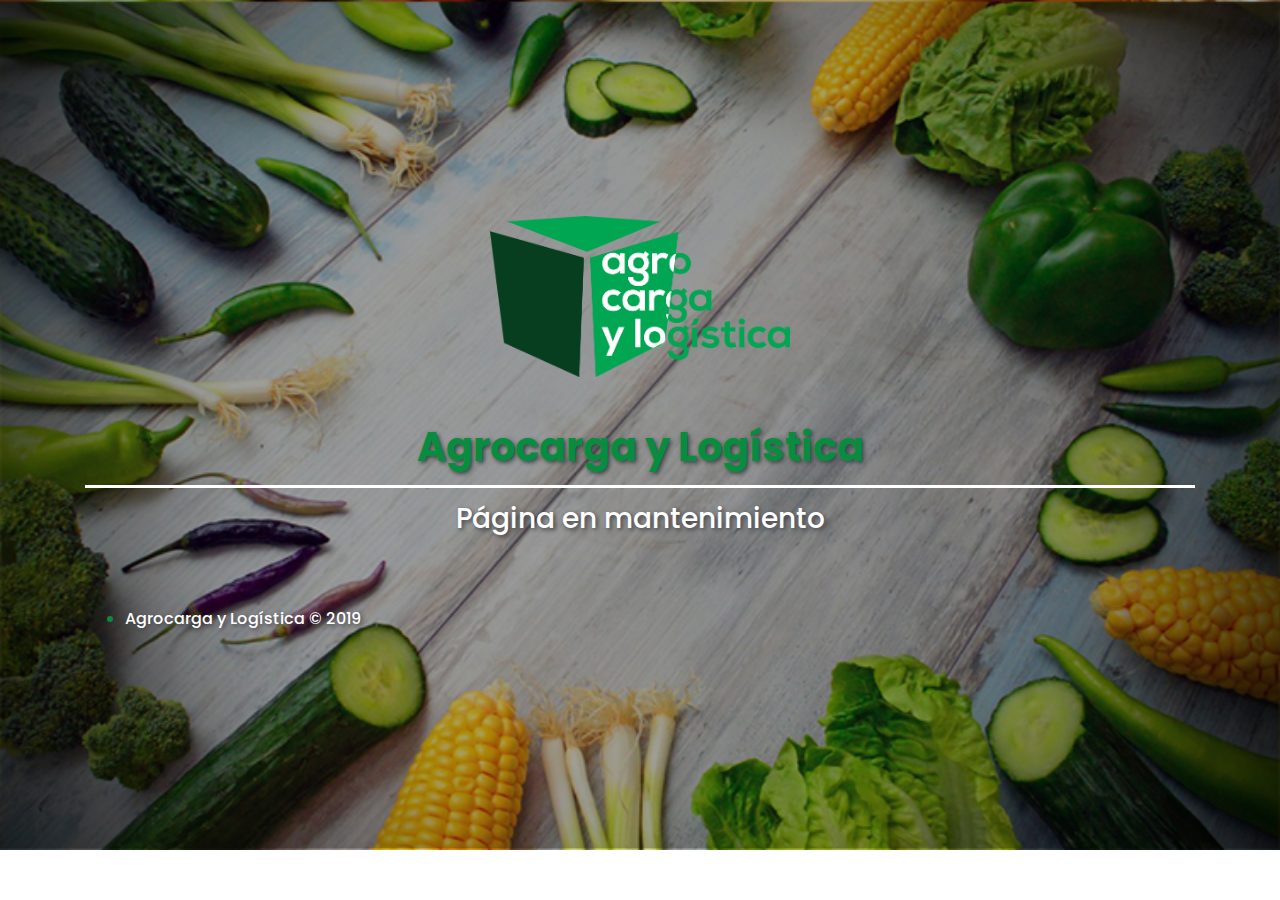
==== commit 2556b856: "commit" ====
--- a/index.html
+++ b/index.html
@@ -4,465 +4,73 @@
     <!-- Required meta tags -->
     <meta charset="utf-8">
     <meta name="viewport" content="width=device-width, initial-scale=1, maximum-scale=1">
-    <meta name="author" content="Grayrids">
-    <title>Ideaktiva Marketing y Comunicación</title>
+    <meta name="author" content="Ideaktiva Marketing y Comunicación">
+		<meta name="keywords" content="Marketing, Publicidad, Comunicación, Ideaktiva, Branding, México, mx, web, Branding, Espectacular, Diseño, Desarrollo, Agencia Creativa" />
+		<meta name="description" content="Ideaktiva Marketing y Comunicación, Agencia Creativa, Toluca, México 2019 &copy;" />
+		<meta name="viewport" content="width=device-width, initial-scale=1" />
+    <title>Agrocarga Y Logística</title>
 
     <!-- Bootstrap CSS -->
     <link rel="stylesheet" href="css/bootstrap.min.css">
-    <link rel="stylesheet" href="css/font-awesome.min.css">
-    <link rel="stylesheet" href="css/line-icons.css">
-    <link rel="stylesheet" href="css/owl.carousel.css">
-    <link rel="stylesheet" href="css/owl.theme.css">
-    <link rel="stylesheet" href="css/nivo-lightbox.css">
     <link rel="stylesheet" href="css/magnific-popup.css">
-    <link rel="stylesheet" href="css/slicknav.css">
     <link rel="stylesheet" href="css/animate.css">
-    <link rel="stylesheet" href="css/main.css">    
+    <link rel="stylesheet" href="style.css">    
     <link rel="stylesheet" href="css/responsive.css">
     <link rel='icon' href="img/fv.png" type='image/x-icon' sizes="16x16" />
 
   </head>
   <body>
 
+    <body>
 
-    <header id="hero-section" data-stellar-background-ratio="0.5">    
+      <!-- Main navigation -->
+   
+        <!-- Full Page Intro -->
+        <div class="container-fluid">
+          <!-- Mask & flexbox options-->
+          <div class="mask rgba-gradient align-items-center" style="background-size: 100%;">
+            <!-- Content -->
+            <div class="container">
+              <!--Grid row-->
+              <div class="row">
+                <!--Grid column-->
+                <br>
+                <br>
+                <br>
+               
+                <div class="col-md-12 white-text text-center text-md-center mt-xl-5 mb-5 wow fadeInLeft" data-wow-delay="0.3s">
+                  <br>
+                  <br>
+                  <br>
+                  <br>
+                  <br>
+                  <br>
+                  <br>
+                  <div class="fadeInRight" data-wow-delay="0.3s">
+                  <img src="logo.png" alt="" class="logo img-fluid wow fadeInDown" data-wow-delay="0.3s" width="300" >
+                </div>
+                  <h1 class="h1-responsive font-weight-bold mt-sm-5 wow fadeInDown" data-wow-delay="0.6s">Agrocarga y Logística </h1>
+                  <hr class="hr-bold text-white">
+                  <h3 class="mb-4 text-white wow fadeInDown" data-wow-delay="0.9s">Página en mantenimiento</h3>
+                </div>
+                <!--Grid column-->
+                <!--Grid column
+                <div class="col-md-6 col-xl-5 mt-xl-5 wow fadeInRight" data-wow-delay="0.3s">
+                  <img src="papas.jpg" alt="" class="img-fluid">
+                </div>-->
+                <!--Grid column-->
+              </div>
+              <!--Grid row-->
+            </div>
+            <!-- Content -->
+          </div>
+          <!-- Mask & flexbox options-->
+        </div>
+        <!-- Full Page Intro -->
+      </header>
+     
+
  
-      <nav class="navbar navbar-expand-lg fixed-top scrolling-navbar bg-white">
-        <div class="container">
-   
-          <div class="navbar-header">
-            <a href="index.html" class="navbar-brand"><img class="img-fulid" src="img/logo2.png" alt=""></a>
-            <button class="navbar-toggler" type="button" data-toggle="collapse" data-target="#main-navbar" aria-controls="main-navbar" aria-expanded="false" aria-label="Toggle navigation">
-              <i class="lnr lnr-menu"></i>
-            </button>
-          </div>
-          <div class="collapse navbar-collapse" id="main-navbar">
-            <ul class="navbar-nav mr-auto w-100 justify-content-end">
-                <li class="nav-item">
-                    <a class="nav-link page-scroll text-dark" href="index.html">Inicio</a>
-                  </li>
-              <li class="nav-item">
-                <a class="nav-link page-scroll text-dark" href="#our-features">Nosotros</a>
-              </li>
-              <li class="nav-item">
-                <a class="nav-link page-scroll text-dark" href="#service">Servicios</a>
-              </li>
-              <li class="nav-item">
-                <a class="nav-link page-scroll text-dark" href="#contact">Contacto</a>
-              </li>
-            </ul>
-          </div>
-        </div>
-
-        <!-- Mobile Menu Start -->
-        <ul class="mobile-menu">
-           <li>
-              <a class="page-scroll" href="#hero-section">Inicio</a>
-            </li>
-            <li>
-              <a class="page-scroll" href="#our-features">Nosotros</a>
-            </li>
-            <li>
-              <a class="page-scroll" href="#service">Servicios</a>
-            </li>
-            <li>
-              <a class="page-scroll" href="#contact">Contacto</a>
-            </li>
-        </ul>
-        <!-- Mobile Menu End -->
-      </nav>
-      <!-- Navbar End -->   
-      <div class="container">      
-        <div class="row">
-          <div class="col-12">
-            <div class="contents text-left">
-              <div class="col-md-4">
-              <h1 class="wow fadeInDown text-dark text-left" data-wow-duration="1000ms" data-wow-delay="0.3s">Ideaktiva</h1>
-              <p class="lead wow fadeIn text-bold justify-content-md-left" data-wow-duration="1000ms" data-wow-delay="400ms">Ponemos en movimiento tus ideas </p>
-              <div class="submit-button text-left" >
-                  <button class="btn btn-common btn-left wow fadeInUp" data-wow-duration="1000ms" data-wow-delay="400ms">
-                  <a class="text-white page-scroll" href="#contact">Contacto</button></a>
-                  <h3 class="h3 text-center hidden">
-                  </div>
-                  </div> 
-                  </div>
-              </div>
-            </div>
-          </div>
-        </div> 
-      </div>       
-    </header>
-    
-    <!-- Header Section End --> 
-    <section id="our" class="section wow fadeIn"data-wow-duration="1500ms" data-wow-delay="0.3s">
-      <div class="container">
-        <div class="section-header">          
-          <h2 class="section-title wow fadeIn" data-wow-duration="1000ms" data-wow-delay="0.3s">¿QUIÉNES SOMOS?</h2>
-          <hr class="lines wow zoomIn" data-wow-delay="0.3s">
-          <br>
-          <p class="wow fadeIn text-dark text-bold" data-wow-duration="1000ms" data-wow-delay="0.3s">Somos una agencia especializada en publicidad, diseño y marketing, apasionados por brindar un <br>
-            servicio profesional, personalizado y comprometidos por dar a nuestros clientes soluciones <br>
-            integrales para sus objetivos de publicidad, marketing y ventas. </p>
-      </div>
-      
-      
-    </section>
-
-    <section id="service" class="section bg-gray">
-        <div class="container">
-          <div class="section-header"> 
-            <br>         
-            <h2 class="section-title text-dark wow fadeIn"data-wow-duration="1500ms" data-wow-delay="0.3s">NUESTROS SERVICIOS</h2>
-            <hr class="lines">
-            <div id="service bg-dark" class="section" data-stellar-background-ratio="0.1">
-              <div class="container">
-                <div class="row justify-content-md-center">
-                  <div class="col-md-12">
-                    <div class="touch-slider owl-carousel owl-theme">
-                      <div class="service-item">
-                        <img src="img/ce.png"  alt="Carteleras espectaculares"/>
-                        <div class="service-text">
-                          <br>
-                          <h5 class="service-title">Carteleras espectaculares</h5>
-                          <p class="service-text text-left text-dark">La publicidad ATL en espectaculares te genera un alto impacto y alcance para
-                             tu campaña publicitaria, con este medio masivo obtendrás: <br>
-                              • Impacto en tu mercado meta. <br>
-                              • Visibilidad directa en peatones y automovilistas. <br>
-                              • Exposición constante 24/7. <br>
-                              • Ubicaciones premier en vialidades principales. <br>
-                              </p>
-                        </div>
-                      </div>
-                      <div class="service-item">
-                        <img src="img/ep.png"  alt="Estructuras publicitarias" class="img-fluid" width="200" height="200" />
-                        <div class="service-text">
-                          <br>
-                          <h5 class="service-title">Estructuras Publicitarias</h5>
-                          <p class="service-text text-left text-dark">
-                            • Diseño y producción de estructuras publicitarias para tus proyectos. <br>
-                            • Rapidez en el montaje. <br>
-                            • Alto impacto creativo. <br>
-                            • Material de excelente calidad, resistencia y durabilidad. <br>
-                            
-                              </p>
-                        </div>
-                      </div>
-                      <div class="service-item">
-                        <img src="img/bus.png" alt="Publicidad en Autobuses" />
-                        <div class="service-text">
-                          <br>
-                          <h5 class="service-title">Publicidad en Autobuses</h5>
-                          <p class="service-text text-left text-dark"> 
-                              • Publicidad en autobuses urbanos con cobertura nacional. <br>
-                              • Alto impacto y alcance por ser un medio masivo. <br>
-                              • Exposición en circulación de 16 horas continuas al día. <br>
-                              • Máxima segmentación geográfica por rutas y zonas de interés. <br>
-                              • Infinitas posibilidades creativas que permite la estructura del autobús. <br> 
-                              • Gran visibilidad directa y permanencia en las mentes de peatones y &nbsp; &nbsp; &nbsp;&nbsp;automovilistas. <br> 
-                              • Exposición de su marca por toda la ciudad. <br>
-                              • Eficiencia en logística: Estrategia, Diseño, Producción, Operación. <br>
-                              </p>
-                        </div>
-                      </div>
-                      <div class="service-item">
-                        <img src="img/vm.png" alt="Publicidad en Vallas Móviles" />
-                        <div class="service-text">
-                          <br>
-                          <h5 class="service-title">Publicidad en Vallas Móviles</h5>
-                          <p class="service-text text-left text-dark">
-                              • Publicidad con valla en movimiento por toda la ciudad o en zonas &nbsp; &nbsp; &nbsp; &nbsp;&nbsp;exclusivas donde prefieras que tenga presencia tu campaña. <br>
-                              • Alto impacto y gran alcance por ser un medio masivo. <br>
-                              • Exposición en circulación de 8 horas continuas al día. <br>
-                              • Máxima segmentación geográfica por rutas y zonas de interés. <br>
-                              • Gran visibilidad directa y permanencia en las mentes de peatones y &nbsp;&nbsp;&nbsp;automovilistas. <br>
-                              • Adicional, manejo de perifoneo para anunciar tus campañas o eventos. <br>
-                              
-                              </p>
-                        </div>
-                      </div>
-                      <div class="service-item">
-                        <img src="img/pr.png" alt="Impresión" />
-                        <div class="service-text">
-                          <br>
-                          <h5 class="service-title">Impresión</h5>
-                          <p class="service-text text-left text-dark">Contamos con la mejor calidad y servicio en impresión
-                             de gran formato, alta resolución para materiales convencionales, así como para materiales
-                              rígidos; con la finalidad de satisfacer las necesidades de tus proyectos.</p>
-                              <div class="container">
-                                  <div class="row">
-                                    <div class="service-text col"><p class="text-left text-dark">
-                                        • Lona <br>
-                                        • Vinil <br>
-                                        • Microperforado <br>
-                                        • Tela <br>
-                                        • Estático <br></p>
-                                    </div>
-                                    <div class="col"><p class="text-left text-dark">
-                                      • Estireno <br>
-                                      • Trovicel <br>
-                                      • Corruplex <br>
-                                      • Foamboard <br></p>
-                                    </div>
-                                  </div>
-                              
-                              </div>
-                        </div>
-                      </div>
-                      <div class="service-item">
-                        <img src="img/br.png" alt="Branding" />
-                        <div class="service-text">
-                          <br>
-                          <h5 class="service-title">Branding</h5>
-                          <p class="service-text text-left text-dark">Si eres emprendedor ¡en Ideaktiva te ayudamos a crear
-                             tu nueva marca! o bien, te ayudamos a actualizar tus marcas existentes para desarrollar
-                              estratégicamente tu diferenciación y posicionamiento en el mercado, formando así lazos
-                              con tus clientes y obteniendo una experiencia de marca distintiva. <br>
-                              </p>
-                              <div class="container">
-                                  <div class="row">
-                                    <div class="col"><p class="text-left text-dark">
-                                        • Naming: Creación del nombre &nbsp;&nbsp;de tu marca que enlace con 
-                                        &nbsp;&nbsp;éxito la estrategia &nbsp;&nbsp;corporativa.
-                                         • Promocionales. <br>
-                                         </p>
-                                    </div>
-                                    <div class="col"><p class="text-left text-dark">
-                                        • Diseño de imagen &nbsp;&nbsp;corporativa. <br>
-                                        • Diseño de empaques. <br>
-                                        • Diseño editorial / impresos. <br>
-                                        </p>
-                                    </div>
-                                  </div>  
-                              </div>
-                        </div>
-                      </div>
-                      <div class="service-item">
-                        <img src="img/web.png" alt="Diseño Web" />
-                        <div class="service-text">
-                          <br>
-                          <h5 class="service-title">Diseño Web</h5>
-                          <p class="service-text text-left text-dark">¡Diseñamos la plataforma ideal para tus necesidades!
-                            Te ayudamos a integrar tu marca o empresa a las nuevas tecnologías, generando la atracción 
-                            del mercado para obtener una óptima experiencia del usuario con el reconocimiento de tu
-                            producto o servicio.
-                              </p>
-                              <div class="container">
-                                  <div class="row">
-                                    <div class="col"><p class="text-left text-dark">
-                                        •	Diseño de sitios web. <br>
-                                        •	Diseño y programación de &nbsp;&nbsp;apps. <br>
-                                        •	Diseño de tienda on-line &nbsp;&nbsp;(ecommerce). <br>
-                                        •	Diseño de Blog. <br>
-                                        •	Posicionamiento en &nbsp;&nbsp;buscadores.
-                                         </p>
-                                    </div>
-                                    <div class="col"><p class="text-left text-dark">
-                                        •	Analítica web donde puedes &nbsp;&nbsp;conocer en tiempo real qué &nbsp;&nbsp;está sucediendo
-                                         en tu página &nbsp;&nbsp;con respecto a la audiencia, &nbsp;&nbsp;para así plasmarlo de &nbsp;&nbsp;manera cuantificable.
-                                        </p>
-                                    </div>
-                                  </div>  
-                              </div>
-                        </div>
-                      </div>
-                      <div class="service-item">
-                        <img src="img/mk.png" alt="Marketing Digital" />
-                        <div class="service-text">
-                          <br>
-                          <h5 class="service-title">Marketing Digital</h5>
-                          <p class="service-text text-left text-dark ">Actualmente, el uso de las redes sociales potencializan
-                             tus acciones de marketing digital para encontrar a tu cliente ideal y mantenerte presente en su día a día. <br>
-                             En Ideaktiva podemos ayudarte a usar los canales sociales de manera atractiva, creativa y sofisticada 
-                             para generar sólidos vínculos emocionales entre tu marca o empresa y la buyer persona; así, crearás mayor 
-                             confianza y consolidarás la preferencia por tu marca. <br>
-                             Poner logotipos de Facebook, twitter, Instagram, Pinterest.
-                              </p>
-                        </div>
-                      </div>
-                    </div>
-                  </div>
-                </div>        
-              </div>
-            </div>
-          </div>
-        </div>       
-    </section> 
-
-    <section id="our" class="section bg-danger wow fadeIn"data-wow-duration="1500ms" data-wow-delay="0.3s">
-        <div class="container">
-          <div class="section-header">          
-            <h2 class="section-title text-white wow fadeIn" data-wow-duration="1000ms" data-wow-delay="0.3s">Activa el valor de tu marca</h2>
-            <hr class="lines-2 wow zoomIn" data-wow-delay="0.3s">
-            <br>
-            
-        </div>
-        
-      </section>
-         
-
-          
-          <section id="our-features" class="section bg-gray">
-              <div class="container">
-                <div class="section-header">          
-                  <h2 class="section-title wow fadeIn" data-wow-duration="1000ms" data-wow-delay="0.3s">Garantizamos</h2>
-                  <hr class="lines wow zoomIn" data-wow-delay="0.3s">
-               </div>
-                <div class="row">
-                  <div class="col-md-3 col-sm-3">
-                    <div class="item-boxes wow fadeInDown" data-wow-delay="0.2s">
-                      <div class="icon">
-                        <i class="lnr lnr-clock"></i>
-                      </div>
-                      <h4 class="text-dark">Entrega a Tiempo</h4>
-                      <p class="card-text text-dark">Tu tiempo es importante para nosotros, es el respeto a tu proyecto y empresa,
-                          por lo tanto el entregar a tiempo para que nuestro servicio funcione 360 grados, es un compromiso.</p>
-                      </div>
-                  </div>
-                  <div class="col-md-3 col-sm-3">
-                    <div class="item-boxes wow fadeInDown" data-wow-delay="0.6s">
-                      <div class="icon">
-                        <i class="lnr lnr-thumbs-up"></i>
-                      </div>
-                      <h4 class="text-dark">Calidad</h4>
-                      <p class="card-text text-dark">En Ideaktiva la gestión de calidad es una directriz en cada una de nuestras actividades,
-                         y de esta forma entregar resultados de excelencia.</p>
-                      </div>                   
-                  </div>
-                  <div class="col-md-3 col-sm-3">
-                    <div class="item-boxes wow fadeInDown" data-wow-delay="1.0s">
-                      <div class="icon">
-                        <i class="lnr lnr-rocket"></i>
-                      </div>
-                      <h4 class="text-dark">Servicio</h4>
-                      <p class="card-text text-dark">Tu satisfacción como cliente es una pasión para nuestro equipo de trabajo profesional con
-                         más de 15 años de experiencia.</p>
-                      </div>
-                    </div>
-                  <div class="col-md-3 col-sm-3">
-                      <div class="item-boxes wow fadeInDown" data-wow-delay="1.4s">
-                        <div class="icon">
-                          <i class="lnr lnr-star"></i>
-                        </div>
-                        <h4 class="text-dark">Precio</h4>
-                        <p class="card-text text-dark">Nuestros servicios están a tu alcance, contamos con precios justos y competitivos </p>
-                        </div>
-                    </div>
-                </div>
-              </div>
-            </section>
-
-          <section id="our-values" class="bg-white" data-wow-duration="1000ms" data-wow-delay="0.3s">
-                  <div class="container">
-                    <div class="section-header">   
-                      <br>       
-                      <h2 class="section-title wow fadeIn" data-wow-duration="1000ms" data-wow-delay="0.9s">Nuestros valores</h2>
-                      <hr class="lines">
-                      </div>
-            
-                    <div class="row values-tables" data-wow-duration="1000ms" data-wow-delay="0.3s">
-                      <div class="col-md-4 col-sm-6 col-xs-12">
-                          <div class="item-boxes wow fadeInDown" data-wow-delay="0.2s">
-                              <div class="values-table bg-white">
-                                  <div class="values-tables ">
-                                    <br>
-                            <div class="picture-icon">
-                              <img src="img/shirt.png" alt="" width="42" height="42"class="icon-picture"> 
-                            </div>
-                            <br>
-                                <h5 class="text-dark text-center">Compromiso </h5>
-                                <br>
-                             <p class="card-text-2 text-dark">Tu tiempo es importante para nosotros, es el respeto a tu proyecto y empresa,
-                                por lo tanto el entregar a tiempo para que nuestro servicio funcione 360 grados, es un compromiso.</p>
-                          </div>
-                          </div>
-                          </div>
-                      </div>          
-                      <div class="col-md-4 col-sm-6 col-xs-12">
-                          <div class="item-boxes wow fadeInDown" data-wow-delay="0.2s">
-                              <div class="values-table bg-danger">
-                                  <div class="values ">
-                                    <br>
-                            <div class="picture-icon">
-                              <img src="img/resp.png" alt="" width="42" height="42"class="icon-picture"> 
-                            </div>
-                            <br>
-                                 <h5 class="text-white text-center">Responsabilidad</h5>
-                                 <br>
-                               <p class="card-text-2 text-white">Adquirimos tu confianza para resolver
-                                  necesidades con un alto profesionalismo, respeto y coherencia de acciones.</p>
-                            </div>
-                            </div>
-                            </div>
-                        </div>
-                         <div class="col-md-4 col-sm-6 col-xs-12">
-                            <div class="item-boxes wow fadeInDown" data-wow-delay="0.2s">
-                                <div class="values-table bg-white">
-                                    <div class="values-details">
-                                      <br>
-                              <div class="picture-icon">
-                                <img src="img/hon.png" alt="" width="42" height="42"class="icon-picture"> 
-                              </div>
-                              <br>
-                                   <h5 class="text-dark text-center">Honestidad</h5>
-                                   <br>
-                                 <p class="card-text-2 text-dark">Ser transparentes con los clientes nos ha forjado la credibilidad de nuestro trabajo.</p>
-                              </div>
-                              </div>
-                              </div>
-                          </div>
-                  </div>
-                </div>
-          </section>
-  
-          <section id="contact" class="section bg-dark" data-stellar-background-ratio="-0.2">      
-              <div class="contact-form">
-                <div class="container">
-                  <div class="row">     
-                    <div class="col-lg-6 col-sm-6 col-xs-12">
-                      <div class="contact-us">
-                        <h3 class="contact-title text-white wow fadeIn"data-wow-duration="1500ms" data-wow-delay="0.3s" >Contacto</h3>
-                        <div class="contact-address text-white">
-                          <p class="phone text-white wow fadeInDown" data-wow-delay="0.4s">Telefóno: <span>722-211-8186</span></p>
-                          <p class="email text-white wow fadeInDown" data-wow-delay="0.6s">Correo electrónico: <span>contacto@ideaktiva.com.mx
-                              </span></p>
-                        </div>
-                      </div>
-                    </div>     
-                    <div class="col-lg-6 col-sm-6 col-xs-12">
-                      <div class="contact-block">
-                        <form id="contactForm">
-                          <div class="row">
-                            <div class="col-md-12">
-                              <div class="form-group">
-                                <input type="text" class="form-control wow fadeInDown" data-wow-delay="0.5s" id="name" name="name" placeholder="Nombre" required data-error="Ingrese el nombre">
-                                <div class="help-block with-errors"></div>
-                              </div>                                 
-                            </div>
-                            <div class="col-md-12">
-                              <div class="form-group">
-                                <input type="text" placeholder="Correo electrónico" id="email" class="form-control wow fadeInDown" data-wow-delay="0.9s" name="email" required data-error="Ingrese su correo">
-                                <div class="help-block with-errors"></div>
-                              </div> 
-                            </div>
-                            <div class="col-md-12">
-                              <div class="form-group"> 
-                                <textarea class="form-control wow fadeInDown" data-wow-delay="1.3s" id="message" placeholder="Mensaje" rows="8" required data-error="Escriba su mensaje" ></textarea>
-                                <div class="help-block with-errors"></div>
-                              </div>
-                              <div class="submit-button text-center">
-                                <button class="btn btn-common wow fadeInDown" data-wow-delay="1.7s" id="submit" type="submit">Envíar mensaje</button>
-                                <div id="msgSubmit" class="h3 text-center hidden"></div> 
-                                <div class="clearfix"></div> 
-                              </div>
-                            </div>
-                          </div>            
-                        </form>
-                      </div>
-                    </div>
-                  </div>
-                </div>
-              </div>           
-            </section>
     <!-- Footer Section Start -->
     <footer>          
       <div class="container">
@@ -471,7 +79,7 @@
           <div class="col-lg-6 ">
             <ul class="footer-links">
               <li>
-                <p class="text-sm-left text-white wow fadeInDown" data-wow-delay="2.1s">Ideaktiva &copy; 2019</p>
+                <p class="text-sm-left text-white wow fadeInDown" data-wow-delay="2.1s">Agrocarga y Logística &copy; 2019</p>
               </li>
              
             </ul>
@@ -495,25 +103,8 @@
 
     <!-- jQuery first, then Tether, then Bootstrap JS. -->
     <script src="js/jquery-min.js"></script>
-    <script src="js/popper.min.js"></script>
-    <script src="js/bootstrap.min.js"></script>
-    <script src="js/jquery.mixitup.js"></script>
-    <script src="js/nivo-lightbox.js"></script>
-    <script src="js/owl.carousel.js"></script>    
-    <script src="js/jquery.stellar.min.js"></script>    
-    <script src="js/jquery.nav.js"></script>    
-    <script src="js/scrolling-nav.js"></script>    
-    <script src="js/jquery.easing.min.js"></script>    
-    <script src="js/smoothscroll.js"></script>    
-    <script src="js/jquery.slicknav.js"></script>    
-    <script src="js/parallax.js"></script> 
-    <script src="js/wow.js"></script>   
-    <script src="js/jquery.vide.js"></script>
-    <script src="js/jquery.counterup.min.js"></script>    
-    <script src="js/jquery.magnific-popup.min.js"></script>    
-    <script src="js/waypoints.min.js"></script>    
-    <script src="js/form-validator.min.js"></script>
-    <script src="js/contact-form-script.js"></script>   
+    <script src="js/bootstrap.min.js"></script>           
+    <script src="js/wow.js"></script>         
     <script src="js/main.js"></script>
 
   </body>
--- a/style.css
+++ b/style.css
@@ -0,0 +1,85 @@
+@import url("https://fonts.googleapis.com/css?family=Poppins:400,700");
+html,
+body,
+header,
+.view {
+  height: 100%;
+  font-family: 'Poppins', sans-serif;
+  color: rgb(8, 141, 64);
+  font-size: 16px;
+  font-weight: 500;
+  background: #fff;
+  overflow-x: hidden;
+  text-shadow: 2px 2px 4px #424349;
+  background-image: url('papas.jpg'); background-repeat: no-repeat; background-size: 100%;
+}
+hr {
+    box-sizing: content-box;
+    height: 0;
+    margin-top: 1rem;
+    border: 0;
+    border-top: 3px solid rgb(255, 255, 255);
+
+}
+
+@media (max-width: 740px) {
+  html,
+  body,
+  header,
+  .view {
+        height: 100%;
+        font-family: 'Poppins', sans-serif;
+        color: rgb(8, 141, 64);
+        font-size: 16px;
+        font-weight: 500;
+        background: #fff;
+        overflow-x: hidden;
+        text-shadow: 2px 2px 4px #424349;
+        background-image: url('papas.jpg'); background-repeat: no-repeat; background-size: 100%;
+  }
+}
+@media (min-width: 800px) and (max-width: 850px) {
+  html,
+  body,
+  header,
+  .view {
+    height: 600px;
+  }
+}
+
+h6 {
+  line-height: 1.7;
+}
+@media (min-width: 480px) and (max-width: 850px) {
+html,
+body,
+header,
+.view {
+    
+        height: 100%;
+        font-family: 'Poppins', sans-serif;
+        color: rgb(8, 141, 64);
+        font-size: 16px;
+        font-weight: 500;
+        background: #fff;
+        overflow-x: hidden;
+        text-shadow: 2px 2px 4px #424349;
+        background-image: url('papas.jpg'); background-repeat: no-repeat; background-size: 100%;
+}
+hr {
+    box-sizing: content-box;
+    height: 0;
+    margin-top: 1rem;
+    border: 0;
+    border-top: 3px solid rgb(255, 255, 255);
+}
+
+ }
+/*
+.rgba-gradient {
+  background: -moz-linear-gradient(45deg, rgba(42, 27, 161, 0.7), rgba(29, 210, 177, 0.7) 100%);
+  background: -webkit-linear-gradient(45deg, rgba(42, 27, 161, 0.7), rgba(29, 210, 177, 0.7) 100%);
+  background: -webkit-gradient(linear, 45deg, from(rgba(42, 27, 161, 0.7)), to(rgba(29, 210, 177, 0.7)));
+  background: -o-linear-gradient(45deg, rgba(42, 27, 161, 0.7), rgba(29, 210, 177, 0.7) 100%);
+  background: linear-gradient(to 45deg, rgba(42, 27, 161, 0.7), rgba(29, 210, 177, 0.7) 100%);
+}